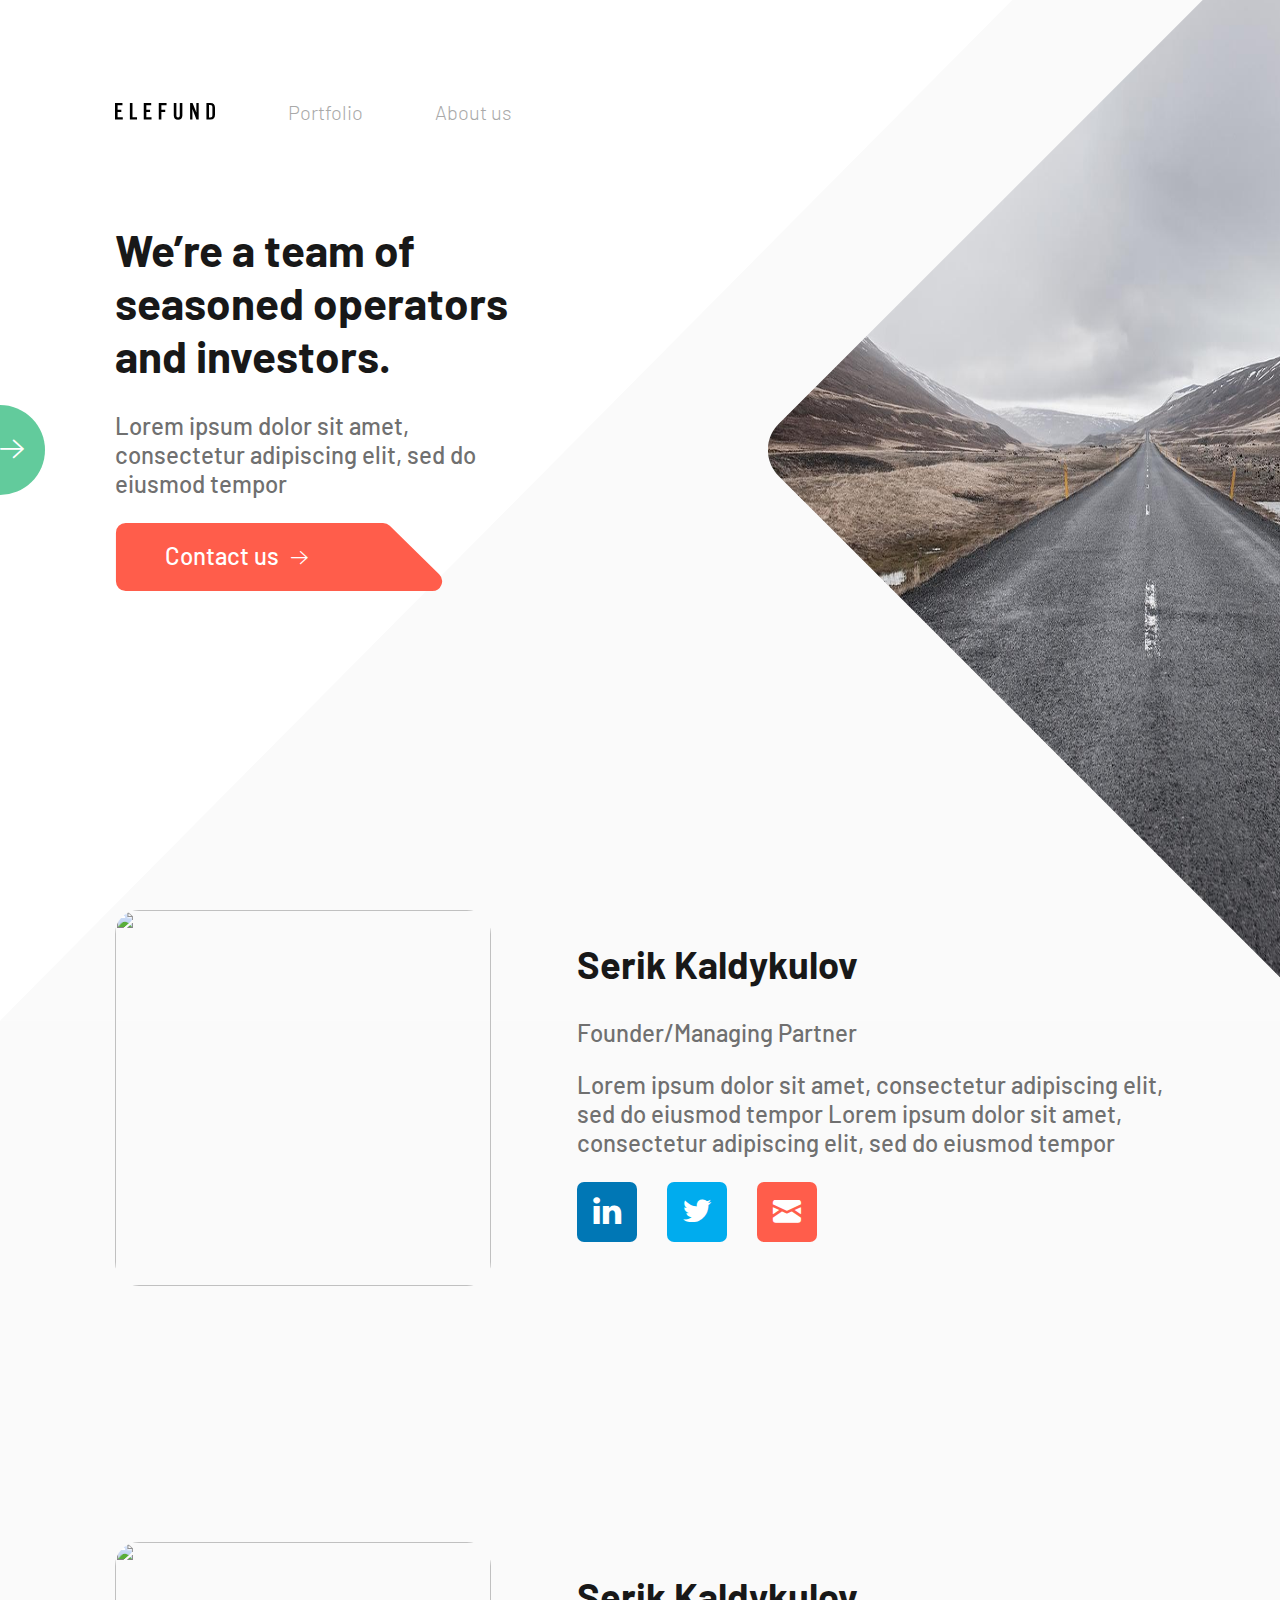
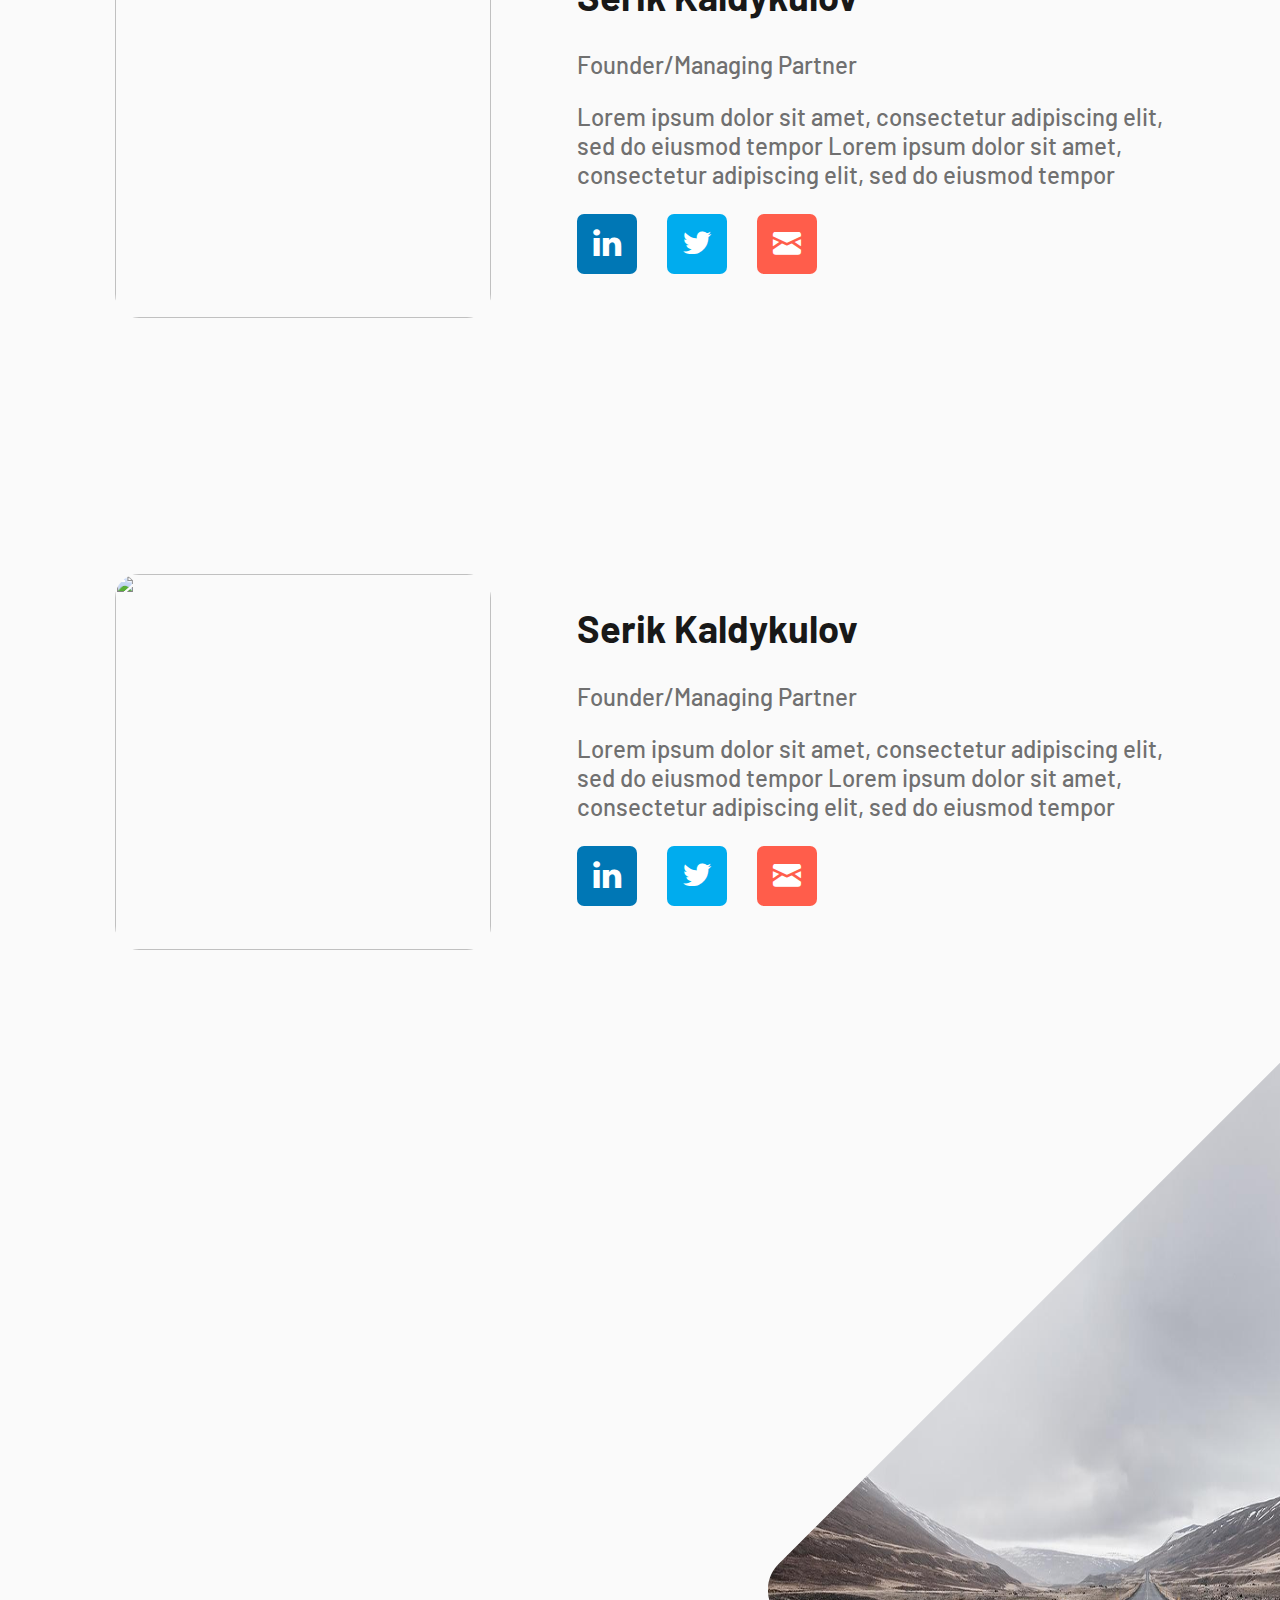
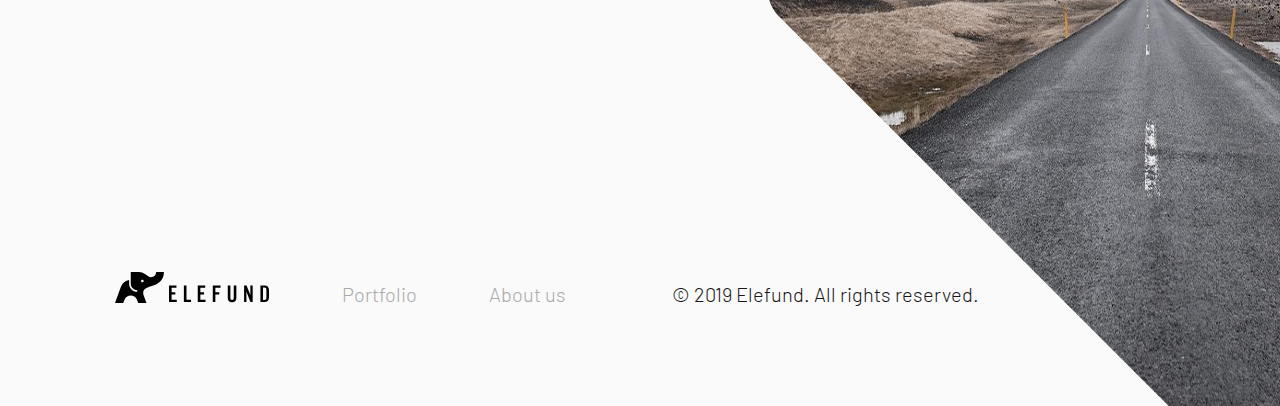
==== about/index.html @ fe105ea4 "Adding site" ====
<!DOCTYPE html>
<html>
  <head>
    <title>Elefund</title>
    <link href="https://fonts.googleapis.com/css?family=Barlow:300,400,500&amp;display=swap" rel="stylesheet">
    <link href="/stylesheets/styles.css" rel="stylesheet">
    <link href="/images/favicon.png" rel="shortcut icon">
    <meta charset="UTF-8">
    <meta name="viewport" content="width=device-width, initial-scale=1">
  </head>
  <body>
    <div class="overflow">
      <header class="site-header">
        <nav class="site-nav">
          <ul class="site-nav-list">
            <li class="site-nav-item d-sm-none">
              <button class="site-nav-link toggle-mobile-menu" type="button">
                <div class="line"></div>
                <div class="line"></div>
              </button>
            </li>
            <li class="site-nav-item logo"><a class="site-nav-link" href="/"><img src="/images/logo.svg" width="101" height="18" alt="Elefund"></a></li>
            <li class="site-nav-item d-none d-sm-block"><a class="site-nav-link" href="/portfolio">Portfolio</a></li>
            <li class="site-nav-item d-none d-sm-block"><a class="site-nav-link" href="/about">About us</a></li>
          </ul>
        </nav>
        <div class="site-menu-mobile-backdrop d-sm-none"></div>
        <nav class="site-menu-mobile d-sm-none">
          <ul class="site-menu-mobile-list">
            <li class="site-menu-mobile-logo"><a class="site-menu-mobile-link" href="/"><img src="/images/logo-shape.svg" width="40" height="24" alt="Elefund"></a></li>
            <li class="site-menu-mobile-item"><a class="site-menu-mobile-link" href="/portfolio">Portfolio</a></li>
            <li class="site-menu-mobile-item"><a class="site-menu-mobile-link" href="/about">About us</a></li>
          </ul>
          <div class="site-menu-mobile-copyright">&copy; 2019 Elefund. All rights reserved.</div>
        </nav>
      </header>
      <section class="content-section hero">
        <div class="content-toggle-wrap">
          <div class="content-toggle"><i class="icomoon icon-arrow-right"></i></div>
        </div>
        <div class="container">
          <div class="content-shrink">
            <h1>We’re a team of seasoned operators and investors.</h1>
            <p class="lead">Lorem ipsum dolor sit amet, consectetur adipiscing elit, sed do eiusmod tempor</p>
            <p><a class="btn btn-inverse" href="/products">Contact us<i class="icomoon icomoon-pad-left icon-arrow-right"></i></a></p>
          </div>
        </div>
        <div class="content-image img-clip"><img src="/images/unsplash.jpg" width="1600" height="1200" alt=""></div>
      </section>
      <section class="content-section">
        <div class="container">
          <ul class="team-list">
            <li class="team-item"><img class="team-avatar" src="https://unsplash.it/376/376" width="376" height="376" alt="">
              <div class="team-info">
                <h2 class="team-name">Serik Kaldykulov</h2>
                <p class="lead team-position">Founder/Managing Partner</p>
                <p class="lead team-about">Lorem ipsum dolor sit amet, consectetur adipiscing elit, sed do eiusmod tempor Lorem ipsum dolor sit amet, consectetur adipiscing elit, sed do eiusmod tempor</p>
                <ul class="team-links">
                  <li class="team-links-item"><a class="btn-contact btn-linkedin" href="#"><i class="icomoon icon-linkedin"></i></a></li>
                  <li class="team-links-item"><a class="btn-contact btn-twitter" href="#"><i class="icomoon icon-twitter"></i></a></li>
                  <li class="team-links-item"><a class="btn-contact btn-mail" href="#"><i class="icomoon icon-mail"></i></a></li>
                </ul>
              </div>
            </li>
            <li class="team-item"><img class="team-avatar" src="https://unsplash.it/376/376" width="376" height="376" alt="">
              <div class="team-info">
                <h2 class="team-name">Serik Kaldykulov</h2>
                <p class="lead team-position">Founder/Managing Partner</p>
                <p class="lead team-about">Lorem ipsum dolor sit amet, consectetur adipiscing elit, sed do eiusmod tempor Lorem ipsum dolor sit amet, consectetur adipiscing elit, sed do eiusmod tempor</p>
                <ul class="team-links">
                  <li class="team-links-item"><a class="btn-contact btn-linkedin" href="#"><i class="icomoon icon-linkedin"></i></a></li>
                  <li class="team-links-item"><a class="btn-contact btn-twitter" href="#"><i class="icomoon icon-twitter"></i></a></li>
                  <li class="team-links-item"><a class="btn-contact btn-mail" href="#"><i class="icomoon icon-mail"></i></a></li>
                </ul>
              </div>
            </li>
            <li class="team-item"><img class="team-avatar" src="https://unsplash.it/376/376" width="376" height="376" alt="">
              <div class="team-info">
                <h2 class="team-name">Serik Kaldykulov</h2>
                <p class="lead team-position">Founder/Managing Partner</p>
                <p class="lead team-about">Lorem ipsum dolor sit amet, consectetur adipiscing elit, sed do eiusmod tempor Lorem ipsum dolor sit amet, consectetur adipiscing elit, sed do eiusmod tempor</p>
                <ul class="team-links">
                  <li class="team-links-item"><a class="btn-contact btn-linkedin" href="#"><i class="icomoon icon-linkedin"></i></a></li>
                  <li class="team-links-item"><a class="btn-contact btn-twitter" href="#"><i class="icomoon icon-twitter"></i></a></li>
                  <li class="team-links-item"><a class="btn-contact btn-mail" href="#"><i class="icomoon icon-mail"></i></a></li>
                </ul>
              </div>
            </li>
          </ul>
        </div>
      </section>
    </div>
    <div class="overflow">
      <section class="content-section page-about-last animated-section">
        <div class="container">
          <div class="content-shrink">
            <h2 class="animate-element">Beyond Investing</h2>
            <p class="lead animate-element-delay">We’re smaller than most VCs, which means you get a greater share of our attention when we invest. Need advice on a tough situation? Not a problem, just give us a call. Nate recently dealt with the same challenges at Robinhood. Need an intro? Serik can connect you with founders and coinvestors from companies like Carta and Calm.</p>
          </div>
        </div>
        <div class="content-image top img-clip"><img src="/images/unsplash.jpg" width="1200" height="1200" alt=""></div>
      </section>
      <footer class="site-footer">
        <nav class="site-nav">
          <ul class="site-nav-list">
            <li class="site-nav-item"><a class="site-nav-link" href="/"><img class="logo" src="/images/logo-full.svg" width="155" height="32" alt="Elefund"></a></li>
            <li class="site-nav-item"><a class="site-nav-link" href="/portfolio">Portfolio</a></li>
            <li class="site-nav-item"><a class="site-nav-link" href="/about">About us</a></li>
          </ul>
          <div class="copyright">&copy; 2019 Elefund. All rights reserved.</div>
        </nav>
      </footer>
      <div class="body-bg">
        <svg class="body-bg-cut" viewBox="0 0 1440 1452.05" xmlns="http://www.w3.org/2000/svg">
          <path d="m0 1452.05 1440-1452.05v1452.05z" fill="#fafafa" fill-rule="evenodd"></path>
        </svg>
        <div class="body-bg-filler"></div>
      </div>
      <div class="modal" id="modal"></div>
      <script src="/javascripts/libs.js"></script>
      <script src="/javascripts/templates.js"></script>
      <script src="/javascripts/app.js"></script>
    </div>
  </body>
</html>
---- stylesheets/styles.css ----
/*! normalize.css v8.0.1 | MIT License | github.com/necolas/normalize.css */html{line-height:1.15;-webkit-text-size-adjust:100%}body{margin:0}main{display:block}h1{font-size:2em;margin:.67em 0}hr{box-sizing:content-box;height:0;overflow:visible}pre{font-family:monospace,monospace;font-size:1em}a{background-color:transparent}abbr[title]{border-bottom:none;text-decoration:underline;-webkit-text-decoration:underline dotted;text-decoration:underline dotted}b,strong{font-weight:bolder}code,kbd,samp{font-family:monospace,monospace;font-size:1em}small{font-size:80%}sub,sup{font-size:75%;line-height:0;position:relative;vertical-align:baseline}sub{bottom:-.25em}sup{top:-.5em}img{border-style:none}button,input,optgroup,select,textarea{font-family:inherit;font-size:100%;line-height:1.15;margin:0}button,input{overflow:visible}button,select{text-transform:none}[type=button],[type=reset],[type=submit],button{-webkit-appearance:button}[type=button]::-moz-focus-inner,[type=reset]::-moz-focus-inner,[type=submit]::-moz-focus-inner,button::-moz-focus-inner{border-style:none;padding:0}[type=button]:-moz-focusring,[type=reset]:-moz-focusring,[type=submit]:-moz-focusring,button:-moz-focusring{outline:1px dotted ButtonText}fieldset{padding:.35em .75em .625em}legend{box-sizing:border-box;color:inherit;display:table;max-width:100%;padding:0;white-space:normal}progress{vertical-align:baseline}textarea{overflow:auto}[type=checkbox],[type=radio]{box-sizing:border-box;padding:0}[type=number]::-webkit-inner-spin-button,[type=number]::-webkit-outer-spin-button{height:auto}[type=search]{-webkit-appearance:textfield;outline-offset:-2px}[type=search]::-webkit-search-decoration{-webkit-appearance:none}::-webkit-file-upload-button{-webkit-appearance:button;font:inherit}details{display:block}summary{display:list-item}[hidden],template{display:none}@font-face{font-family:icomoon;src:url(/fonts/icomoon.woff2) format("woff2"),url(/fonts/icomoon.woff) format("woff");font-weight:400;font-style:normal}.icomoon{font-size:70%}.icomoon:before{font-family:icomoon!important;speak:none;font-style:normal;font-weight:400;font-variant:normal;text-transform:none;line-height:1;-webkit-font-smoothing:antialiased;-moz-osx-font-smoothing:grayscale}.icon-twitter:before{content:"\e900"}.icon-arrow-right:before{content:"\e901"}.icon-close:before{content:"\e902"}.icon-linkedin:before{content:"\e903"}.icon-mail:before{content:"\e904"}.slick-slider{box-sizing:border-box;-webkit-touch-callout:none;-webkit-user-select:none;-moz-user-select:none;-ms-user-select:none;user-select:none;-ms-touch-action:pan-y;touch-action:pan-y;-webkit-tap-highlight-color:transparent}.slick-list,.slick-slider{position:relative;display:block}.slick-list{overflow:hidden;margin:0;padding:0;height:100%}.slick-list:focus{outline:none}.slick-list.dragging{cursor:pointer;cursor:hand}.slick-slider .slick-list,.slick-slider .slick-track{transform:translateZ(0)}.slick-track{position:relative;left:0;top:0;display:block;margin-left:auto;margin-right:auto;height:100%}.slick-track:after,.slick-track:before{content:"";display:table}.slick-track:after{clear:both}.slick-loading .slick-track{visibility:hidden}.slick-slide{float:left;height:100%;min-height:1px;display:none}[dir=rtl] .slick-slide{float:right}.slick-slide div{height:100%}.slick-slide .img-clip{height:100%;position:relative}.slick-slide img{display:block}.slick-slide.slick-loading img{display:none}.slick-slide.dragging img{pointer-events:none}.slick-initialized .slick-slide{display:block}.slick-loading .slick-slide{visibility:hidden}.slick-vertical .slick-slide{display:block;height:auto;border:1px solid transparent}.slick-arrow.slick-hidden{display:none}*,:after,:before{box-sizing:border-box}body{font:500 20px/1.2 Barlow,sans-serif;color:#181818;position:relative}@media (min-width:1200px){body{font-size:24px}}a{text-decoration:none;color:inherit}img{vertical-align:top}.container{width:100%;max-width:1080px;padding:0 15px;margin-left:auto;margin-right:auto}.body-bg{position:absolute;top:0;left:0;z-index:-1;width:100%;height:100%;display:-ms-flexbox;display:flex;-ms-flex-direction:column;flex-direction:column}.body-bg-cut{width:100%;margin-top:120%}@media (min-width:768px){.body-bg-cut{margin-top:-30vh}}.body-bg-filler{-ms-flex-positive:1;flex-grow:1;background:#fafafa}.h1,h1{font-size:20px}@media (min-width:768px){.h1,h1{font-size:34px}}@media (min-width:1200px){.h1,h1{font-size:44px}}.h2,h2{font-size:20px}@media (min-width:768px){.h2,h2{font-size:30px}}@media (min-width:1200px){.h2,h2{font-size:38px}}.lead{font-size:16px;color:#707070}.lead a:hover{text-decoration:underline}@media (min-width:768px){.lead{font-size:20px}}@media (min-width:1200px){.lead{font-size:24px}}.icomoon-pad-left{padding-left:12px}.icomoon-pad-right{padding-right:12px}.d-none{display:none!important}@media (min-width:768px){.d-sm-none{display:none!important}}@media (min-width:768px){.d-sm-block{display:block!important}}.site-header{position:relative;z-index:6}.site-footer{font-size:12px;font-weight:300}@media (max-width:767px){.site-footer{padding:0 0 0 40px}}.site-footer .site-nav{display:-ms-flexbox;display:flex;-ms-flex-align:end;align-items:flex-end}@media (max-width:767px){.site-footer .site-nav{-ms-flex-wrap:wrap;flex-wrap:wrap;font-size:12px}}@media (max-width:1199px){.site-footer .site-nav{-ms-flex-wrap:wrap;flex-wrap:wrap;font-size:14px;margin-bottom:40px}}.site-footer .copyright{margin-top:15px}@media (max-width:991px){.site-footer .copyright{width:100%}}@media (min-width:992px){.site-footer .copyright{margin-top:0;margin-left:106px}}@media (max-width:991px){.site-footer .logo{width:75px;height:16px}}.site-nav{font-weight:300;font-size:20px;line-height:1;margin:20px 0}@media (min-width:768px){.site-nav{margin:102px 0 102px 115px}}.site-nav-list{list-style:none;margin:0;padding:0;display:-ms-flexbox;display:flex;-ms-flex-align:center;align-items:center}@media (min-width:768px){.site-nav-list{-ms-flex-align:end;align-items:flex-end}}.site-nav-item+.site-nav-item{margin-left:10px}@media (min-width:768px){.site-nav-item+.site-nav-item{margin-left:72px}}@media (min-width:768px){.site-nav-item.logo{margin-left:0}}.site-nav-link{color:#a9a9a9;text-decoration:none}.site-nav-link:hover{text-decoration:underline}.toggle-mobile-menu{padding:10px 16px 10px 0;background:transparent;border:0}.toggle-mobile-menu .line{background:#000;width:16px;height:2px;margin:4px 0}.is-mobile-menu-active{overflow:hidden}.is-mobile-menu-active .site-menu-mobile{display:-ms-flexbox;display:flex;transform:translateX(0)}.is-mobile-menu-active .site-menu-mobile-backdrop{display:block}.site-menu-mobile{display:none;position:fixed;top:0;left:0;width:80%;height:100%;background:#1b1b1b;font-size:15px;text-align:center;display:-ms-flexbox;display:flex;-ms-flex-direction:column;flex-direction:column;color:#fff;z-index:7;padding:36px 0 60px;transform:translateX(-100%);transition:transform .1s linear}.site-menu-mobile-list{list-style:none;padding:0;margin:0;-ms-flex-positive:1;flex-grow:1}.site-menu-mobile-logo{margin-bottom:22px}.site-menu-mobile-link{color:#fff;display:block;padding:15px 30px}.site-menu-mobile-link.is-active{background:#141414}.site-menu-mobile-copyright{font-size:11px}.site-menu-mobile-backdrop{z-index:5;position:fixed;top:0;left:0;width:100%;height:100%;display:none}@keyframes a{0%{transform:rotate(135deg)}to{transform:rotate(495deg)}}@keyframes b{0%{width:0}80%{width:0}to{width:120vh}}@keyframes c{0%{left:0;transform:translate(-50%,-50%)}80%{left:0;transform:translate(-50%,-50%)}to{left:50.5vw;transform:translateY(-50%)}}@media (min-width:992px){@keyframes c{0%{left:0;transform:translate(-50%,-50%)}80%{left:0;transform:translate(-50%,-50%)}to{left:60.5vw;transform:translateY(-50%)}}}.content-section{min-height:60vh;position:relative;display:-ms-flexbox;display:flex;-ms-flex-direction:column;flex-direction:column;-ms-flex-pack:center;justify-content:center;padding:0 25px}@media (min-width:768px){.content-section{min-height:80vh;padding:100px}}@media (min-width:992px){.content-section{min-height:90vh}}.content-section.next{min-height:0}@media (max-width:767px){.content-section.next{padding-top:60px}}@media (max-width:767px){.content-section.hero{min-height:calc(100vh - 76px);padding-top:240px;padding-bottom:0}}@media (min-width:768px){.content-section.hero{margin-top:-224px}}.content-section.page-home-last{min-height:80vh}@media (max-width:767px){.content-section.page-home-last{-ms-flex-pack:start;justify-content:flex-start;margin-bottom:15vh}.content-section.page-home-last .content-image{top:15%;height:100%}}.content-section.page-home-last .container{z-index:2}.content-section.page-about-last{min-height:80vh}@media (max-width:767px){.content-section.page-about-last{min-height:120vh;-ms-flex-pack:start;justify-content:flex-start;margin-top:60px;margin-bottom:100px}}.content-shrink{max-width:70%}@media (min-width:768px){.content-shrink{max-width:60%}}@media (min-width:992px){.content-shrink{max-width:38%}}.content-shrink-wide{max-width:50%}@media (max-width:767px){.content-shrink-wide{max-width:60%;padding-left:10%}}@media (max-width:991px){.content-shrink-wide{max-width:70%;padding-left:15%}}.content-image{position:absolute;top:-50vh;left:20%;width:90%;height:140vh;z-index:1}@media (min-width:768px){.content-image{top:-25vh;left:60%;width:60%;height:120vh}}@media (min-width:992px){.content-image{top:-10vh}}.content-image img{display:block;position:absolute;top:0;left:0;width:100%;height:100%}.content-image.top{top:0}.content-image.left{left:auto;right:60%}.content-image-filler{z-index:2}.content-image-filler .img-clip{position:relative;height:100%}.content-image-filler .filler{display:none;visibility:hidden;width:0;background:transparent;border-radius:50%;transform:translateY(-50%);position:absolute;top:50%;left:0;transition:width .5s linear}.content-image-filler .filler:before{content:"";display:block;padding-bottom:100%}.content-image-filler .filler.animate{background:#62cb9c;visibility:visible;animation:b 5s linear forwards 1}@media (min-width:768px){.content-image-filler .filler{display:block}}.content-centered{margin-left:auto;margin-right:auto}.content-toggle{width:48px;height:48px;background:#62cb9c;color:#fff;font-size:16px;transform:translateX(-50%);border-radius:0 50% 50% 0;padding-left:28px;display:-ms-flexbox;display:flex;-ms-flex-direction:column;flex-direction:column;-ms-flex-pack:center;justify-content:center;-ms-flex-align:start;align-items:flex-start;cursor:pointer;position:relative;z-index:4}.content-toggle.mover{display:none}@media (min-width:768px){.content-toggle{width:90px;height:90px;font-size:34px;padding-left:45px}.content-toggle.loader:before{content:"";display:block;width:108px;height:108px;border:4px solid #b2b2b2;border-color:transparent #b2b2b2 #b2b2b2 transparent;position:absolute;top:-9px;left:-9px;border-radius:50%;visibility:hidden}.content-toggle.loader.animate:before{visibility:visible;animation:a 3.4s linear forwards}.content-toggle.mover{z-index:3;border-radius:50%;position:absolute;top:50%;transform:translate(-50%,-50%);visibility:hidden}.content-toggle.mover.animate{visibility:visible;animation:c 4.15s linear forwards}}@media (min-width:768px){.content-toggle.mover{display:block}}.content-toggle-wrap{position:absolute;height:40vh;top:0;left:0;display:-ms-flexbox;display:flex;-ms-flex-direction:column;flex-direction:column;-ms-flex-pack:center;justify-content:center}@media (min-width:768px){.content-toggle-wrap{height:69vh}}@media (min-width:992px){.content-toggle-wrap{height:100vh}}.btn{background:url([data-uri]) 0 no-repeat;background-size:contain;color:#fff;width:328px;padding:20px 50px;display:inline-block;vertical-align:top}@media (max-width:767px){.btn{font-size:16px;width:216px;padding:13px 26px}}.btn-inverse{background-image:url([data-uri])}.btn-round-blue{position:absolute;top:50%;right:0;padding:0 0 0 10px;width:48px;height:96px;background-image:linear-gradient(225deg,#5763dc,#62b4e6);display:-ms-flexbox;display:flex;-ms-flex-direction:column;flex-direction:column;-ms-flex-align:center;align-items:center;-ms-flex-pack:center;justify-content:center;color:#fff;font-size:30px;line-height:1;border:0;border-radius:48px 0 0 48px;cursor:pointer;transform:translateY(-50%);transition:box-shadow .2s ease-in-out}.btn-round-blue:hover{box-shadow:0 16px 32px 0 rgba(0,0,0,.4)}@media (min-width:992px){.btn-round-blue{width:121px;height:242px;border-radius:121px 0 0 121px;font-size:72px;padding:0 0 0 20px}}.btn-contact{width:36px;height:36px;font-size:20px;line-height:36px;border-radius:7px;text-align:center;display:block;color:#fff}.btn-contact .icomoon{vertical-align:top}@media (min-width:768px){.btn-contact{width:60px;height:60px;line-height:60px;font-size:40px}}.btn-linkedin{background:#0077b5}.btn-twitter{background:#00acee}.btn-mail{background:#ff5d4b}.is-modal-active,.overflow{overflow:hidden}.is-modal-active .modal{display:block}.modal{display:none;position:fixed;z-index:10}.modal,.modal-backdrop{top:0;left:0;width:100%;height:100%}.modal-backdrop{position:absolute;z-index:11;background:rgba(0,0,0,.75)}.modal-container{position:absolute;z-index:12;top:50%;left:50%;width:805px;max-width:calc(100% - 40px);max-height:calc(100% - 40px);padding:20px;background:#fff;border-radius:24px;transform:translate(-50%,-50%);display:-ms-flexbox;display:flex}@media (max-width:767px){.modal-container{font-size:16px}}@media (min-width:768px){.modal-container{padding:70px 77px}}.modal-close{position:absolute;top:15px;right:15px;background:transparent;border:0;box-shadow:none;cursor:pointer;font-size:18px;padding:10px}@media (min-width:768px){.modal-close{top:37px;right:37px;font-size:24px}}.modal-body{max-height:100%;overflow:auto}.company-head,.company-logo{display:-ms-flexbox;display:flex;-ms-flex-align:center;align-items:center}.company-logo{width:100px;height:100px;-ms-flex-pack:center;justify-content:center;border-radius:24px}.company-logo .img{max-width:70%;max-height:70%}@media (min-width:768px){.company-logo{width:208px;height:208px}}.company-info{padding-left:30px}@media (min-width:768px){.company-info{padding-left:84px}}.company-info .lead{margin-top:14px;margin-bottom:0}.company-name{margin:0}.company-body{color:#707070;margin-top:34px;margin-bottom:46px}@media (min-width:768px){.company-body{margin-top:68px;margin-bottom:95px}}.company-footer{text-align:right}.img-clip{-webkit-mask-image:url([data-uri]);mask-image:url([data-uri]);-webkit-mask-repeat:no-repeat;mask-repeat:no-repeat;-webkit-mask-size:auto 100%;mask-size:auto 100%}.logo-clip{z-index:1;position:absolute;top:50%;left:-5%;transform:translate(-50%,-50%);width:40vw;font-size:100px;color:#fff;display:-ms-flexbox;display:flex;-ms-flex-align:center;align-items:center;-ms-flex-pack:end;justify-content:flex-end}.logo-clip:before{content:"";display:block;width:100%;padding-bottom:100%;border-radius:63px;position:absolute;top:50%;left:50%;transform:translate(-50%,-50%) rotate(-45deg)}.logo-clip .img{left:3vw}@media (max-width:1199px){.logo-clip{font-size:62px}.logo-clip:before{width:120%;padding-bottom:120%;transform:translate(-50%,-50%) rotate(-45deg);border-radius:40px}.logo-clip .img{width:auto;height:40px;left:3vw}}@media (max-width:767px){.logo-clip:before{border-radius:20px}.logo-clip .img{height:26px;left:5vw}}.logo-clip.blue:before{background-image:linear-gradient(180deg,#5863dd,#61b1e6)}.logo-clip .icomoon,.logo-clip .img{position:relative;z-index:2}.portfolio-grid{display:-ms-flexbox;display:flex;-ms-flex-wrap:wrap;flex-wrap:wrap;-ms-flex-align:stretch;align-items:stretch;margin:0 -10px;padding:0;list-style:none}@media (min-width:1200px){.portfolio-grid{margin:0 -40px}}.portfolio-item{padding:20px 10px 0;width:50%}@media (min-width:768px){.portfolio-item{width:25%}}@media (min-width:1200px){.portfolio-item{padding:64px 40px 0}}.portfolio-link{background:#fff;display:-ms-flexbox;display:flex;-ms-flex-direction:column;flex-direction:column;-ms-flex-pack:center;justify-content:center;-ms-flex-align:center;align-items:center;padding-bottom:100%;position:relative;border-radius:24px;transition:box-shadow .2s linear}.portfolio-link:hover{box-shadow:0 16px 32px rgba(0,0,0,.4)}.portfolio-image{max-width:90px;max-height:90px;position:absolute;top:50%;left:50%;transform:translate(-50%,-50%)}@media (min-width:992px){.portfolio-image{max-width:118px;max-height:118px}}.brand-calm{background-image:linear-gradient(0,#5863dd,#61b1e6)}.brand-robinhood{background:#62cb9c}.brand-carta{background:#4895e5}.brand-citybldr{background:#59b4e4}.brand-boost{background:#882366}.brand-pie-insurance{background:#ff961a}.brand-common-stock{background:#6ce5bf}.brand-nimbella{background:#4d7188}.brand-workramp{background:#336bc3}.brand-secfi{background:#4962dd}.brand-capture{background:#f6c44d}.brand-landed{background:#4aa270}.brand-beyond-games{background-image:linear-gradient(90deg,#dc4a63,#f7cf47)}.brand-pogoseat{background:#ac352a}.brand-astranis{background:#5cc4c0}.brand-fleet{background:#4cb2a2}.brand-relay{background:#7bf79f}.brand-hyperloop{background:#000}.brand-beam{background:#4ba6e1}.brand-fastly{background:#ff282d}.team-list{list-style:none;margin:0;padding:0}.team-item+.team-item{margin-top:135px}@media (min-width:768px){.team-item{display:-ms-flexbox;display:flex;-ms-flex-align:start;align-items:flex-start}.team-item+.team-item{margin-top:256px}}.team-avatar{border-radius:24px;-ms-flex-negative:0;flex-shrink:0}@media (max-width:767px){.team-avatar{width:128px;height:128px;border-radius:10px}}@media (max-width:1199px){.team-avatar{width:160px;height:160px;border-radius:14px}}@media (min-width:768px){.team-info{padding-left:36px}}@media (min-width:1200px){.team-info{padding-left:86px}}.team-links{list-style:none;margin:0;padding:0;display:-ms-flexbox;display:flex}.team-links-item{margin-right:30px}@media (min-width:768px) and (max-width:1199px){.team-name{margin-top:0}}.latest-tweet ul{padding:0;list-style:none}.latest-tweet .interact{display:none}.animate-element{transition:opacity .4s linear,transform .4s linear}.animate-element.offset{opacity:0;transform:translateY(30%)}.animate-element-delay{transition:opacity .4s linear,transform .4s linear;transition-delay:.05s}.animate-element-delay.offset{opacity:0;transform:translateY(30%)}
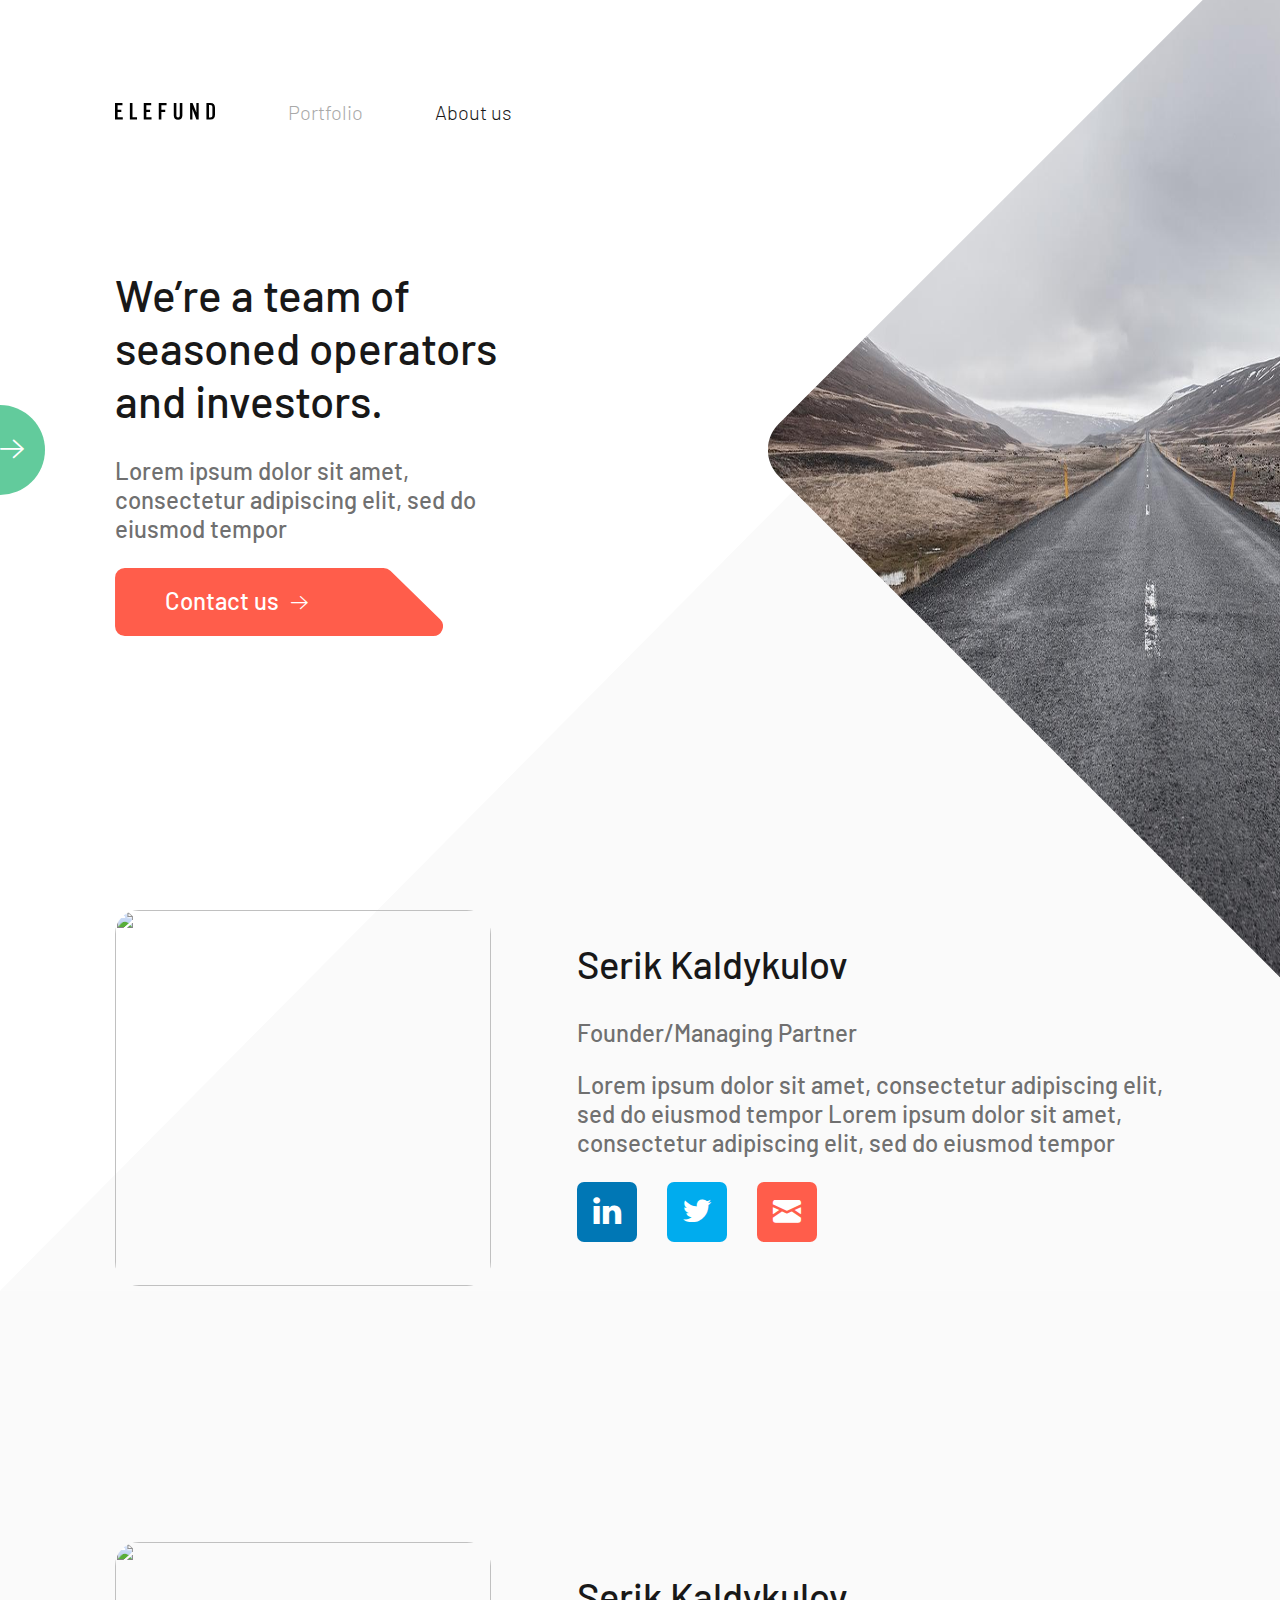
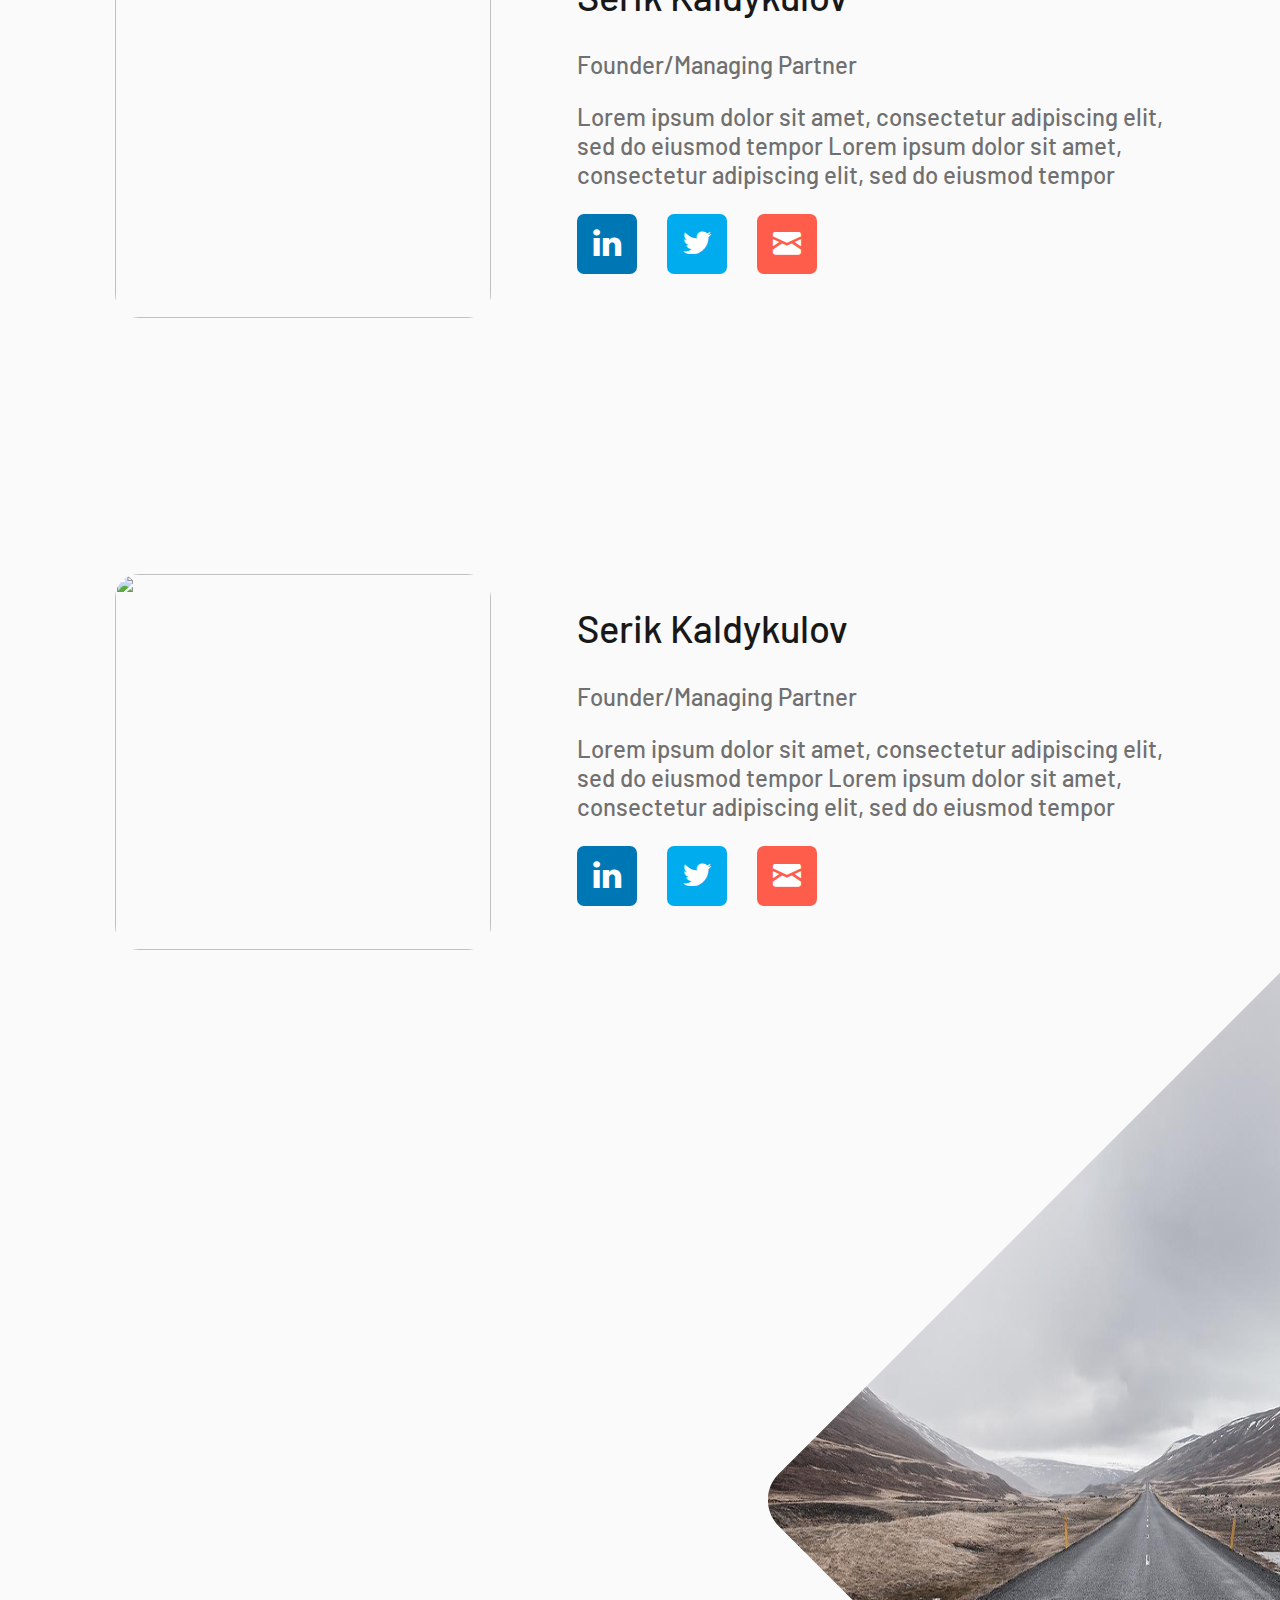
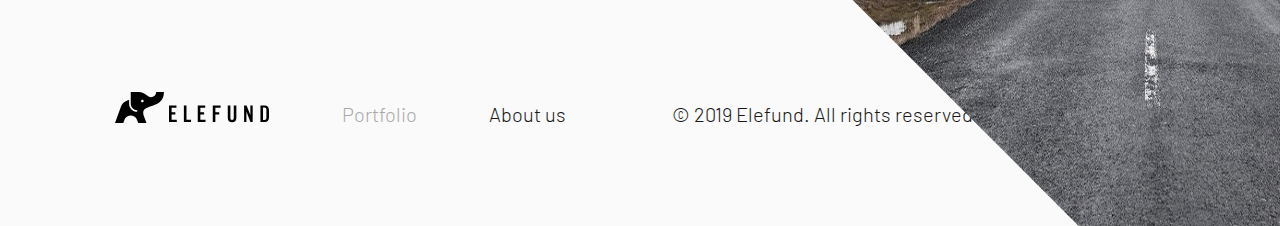
==== commit b63762ee: "v1.1" ====
--- a/about/index.html
+++ b/about/index.html
@@ -1,7 +1,7 @@
 <!DOCTYPE html>
 <html>
   <head>
-    <title>Elefund</title>
+    <title>Elefund - About</title>
     <link href="https://fonts.googleapis.com/css?family=Barlow:300,400,500&amp;display=swap" rel="stylesheet">
     <link href="/stylesheets/styles.css" rel="stylesheet">
     <link href="/images/favicon.png" rel="shortcut icon">
@@ -10,42 +10,44 @@
   </head>
   <body>
     <div class="overflow">
-      <header class="site-header">
-        <nav class="site-nav">
-          <ul class="site-nav-list">
-            <li class="site-nav-item d-sm-none">
-              <button class="site-nav-link toggle-mobile-menu" type="button">
-                <div class="line"></div>
-                <div class="line"></div>
-              </button>
-            </li>
-            <li class="site-nav-item logo"><a class="site-nav-link" href="/"><img src="/images/logo.svg" width="101" height="18" alt="Elefund"></a></li>
-            <li class="site-nav-item d-none d-sm-block"><a class="site-nav-link" href="/portfolio">Portfolio</a></li>
-            <li class="site-nav-item d-none d-sm-block"><a class="site-nav-link" href="/about">About us</a></li>
-          </ul>
-        </nav>
-        <div class="site-menu-mobile-backdrop d-sm-none"></div>
-        <nav class="site-menu-mobile d-sm-none">
-          <ul class="site-menu-mobile-list">
-            <li class="site-menu-mobile-logo"><a class="site-menu-mobile-link" href="/"><img src="/images/logo-shape.svg" width="40" height="24" alt="Elefund"></a></li>
-            <li class="site-menu-mobile-item"><a class="site-menu-mobile-link" href="/portfolio">Portfolio</a></li>
-            <li class="site-menu-mobile-item"><a class="site-menu-mobile-link" href="/about">About us</a></li>
-          </ul>
-          <div class="site-menu-mobile-copyright">&copy; 2019 Elefund. All rights reserved.</div>
-        </nav>
-      </header>
-      <section class="content-section hero">
-        <div class="content-toggle-wrap">
-          <div class="content-toggle"><i class="icomoon icon-arrow-right"></i></div>
+            <header class="site-header">
+              <nav class="site-nav">
+                <ul class="site-nav-list">
+                  <li class="site-nav-item d-sm-none">
+                    <button class="site-nav-link toggle-mobile-menu" type="button">
+                      <div class="line"></div>
+                      <div class="line"></div>
+                    </button>
+                  </li>
+                  <li class="site-nav-item logo"><a class="site-nav-link" href="/"><img src="/images/logo.svg" width="101" height="18" alt="Elefund"></a></li>
+                  <li class="site-nav-item d-none d-sm-block"><a class="site-nav-link" href="/portfolio">Portfolio</a></li>
+                  <li class="site-nav-item d-none d-sm-block active"><a class="site-nav-link" href="/about">About us</a></li>
+                </ul>
+              </nav>
+              <div class="site-menu-mobile-backdrop d-sm-none"></div>
+              <nav class="site-menu-mobile d-sm-none">
+                <ul class="site-menu-mobile-list">
+                  <li class="site-menu-mobile-logo"><a class="site-menu-mobile-link" href="/"><img src="/images/logo-shape.svg" width="40" height="24" alt="Elefund"></a></li>
+                  <li class="site-menu-mobile-item"><a class="site-menu-mobile-link" href="/portfolio">Portfolio</a></li>
+                  <li class="site-menu-mobile-item"><a class="site-menu-mobile-link" href="/about">About us</a></li>
+                </ul>
+                <div class="site-menu-mobile-copyright">&copy; 2019 Elefund. All rights reserved.</div>
+              </nav>
+            </header>
+      <section class="content-section hero hero-about">
+        <div class="hero-section-arrow-block">
+          <div class="hero-section-arrow loader"><i class="icomoon icon-arrow-right"></i></div>
         </div>
         <div class="container">
           <div class="content-shrink">
             <h1>We’re a team of seasoned operators and investors.</h1>
             <p class="lead">Lorem ipsum dolor sit amet, consectetur adipiscing elit, sed do eiusmod tempor</p>
-            <p><a class="btn btn-inverse" href="/products">Contact us<i class="icomoon icomoon-pad-left icon-arrow-right"></i></a></p>
+            <p><a class="btn btn-inverse" href="/products">Contact us<i class="icomoon icomoon-pad-left icon-arrow-right"></i><img class="btn-bg" src="[data-uri]" width="328" height="68" alt=""></a></p>
           </div>
         </div>
-        <div class="content-image img-clip"><img src="/images/unsplash.jpg" width="1600" height="1200" alt=""></div>
+        <div class="content-image">
+          <div class="img-clip"><img src="/images/unsplash.jpg" width="1600" height="1200" alt=""></div>
+        </div>
       </section>
       <section class="content-section">
         <div class="container">
@@ -98,28 +100,30 @@
             <p class="lead animate-element-delay">We’re smaller than most VCs, which means you get a greater share of our attention when we invest. Need advice on a tough situation? Not a problem, just give us a call. Nate recently dealt with the same challenges at Robinhood. Need an intro? Serik can connect you with founders and coinvestors from companies like Carta and Calm.</p>
           </div>
         </div>
-        <div class="content-image top img-clip"><img src="/images/unsplash.jpg" width="1200" height="1200" alt=""></div>
+        <div class="content-image top">
+          <div class="img-clip"><img src="/images/unsplash.jpg" width="1200" height="1200" alt=""></div>
+        </div>
       </section>
-      <footer class="site-footer">
-        <nav class="site-nav">
-          <ul class="site-nav-list">
-            <li class="site-nav-item"><a class="site-nav-link" href="/"><img class="logo" src="/images/logo-full.svg" width="155" height="32" alt="Elefund"></a></li>
-            <li class="site-nav-item"><a class="site-nav-link" href="/portfolio">Portfolio</a></li>
-            <li class="site-nav-item"><a class="site-nav-link" href="/about">About us</a></li>
-          </ul>
-          <div class="copyright">&copy; 2019 Elefund. All rights reserved.</div>
-        </nav>
-      </footer>
-      <div class="body-bg">
-        <svg class="body-bg-cut" viewBox="0 0 1440 1452.05" xmlns="http://www.w3.org/2000/svg">
-          <path d="m0 1452.05 1440-1452.05v1452.05z" fill="#fafafa" fill-rule="evenodd"></path>
-        </svg>
-        <div class="body-bg-filler"></div>
-      </div>
-      <div class="modal" id="modal"></div>
-      <script src="/javascripts/libs.js"></script>
-      <script src="/javascripts/templates.js"></script>
-      <script src="/javascripts/app.js"></script>
+            <footer class="site-footer">
+              <nav class="site-nav">
+                <ul class="site-nav-list">
+                  <li class="site-nav-item"><a class="site-nav-link" href="/"><img class="logo" src="/images/logo-full.svg" width="155" height="32" alt="Elefund"></a></li>
+                  <li class="site-nav-item"><a class="site-nav-link" href="/portfolio">Portfolio</a></li>
+                  <li class="site-nav-item active"><a class="site-nav-link" href="/about">About us</a></li>
+                </ul>
+                <div class="copyright">&copy; 2019 Elefund. All rights reserved.</div>
+              </nav>
+            </footer>
+            <div class="body-bg">
+              <svg class="body-bg-cut" viewBox="0 0 1440 1452.05" xmlns="http://www.w3.org/2000/svg">
+                <path d="m0 1452.05 1440-1452.05v1452.05z" fill="#fafafa" fill-rule="evenodd"></path>
+              </svg>
+              <div class="body-bg-filler"></div>
+            </div>
+            <div class="modal" id="modal"></div>
+            <script src="/javascripts/libs.js"></script>
+            <script src="/javascripts/templates.js"></script>
+            <script src="/javascripts/app.js"></script>
     </div>
   </body>
 </html>--- a/stylesheets/styles.css
+++ b/stylesheets/styles.css
@@ -1 +1 @@
-/*! normalize.css v8.0.1 | MIT License | github.com/necolas/normalize.css */html{line-height:1.15;-webkit-text-size-adjust:100%}body{margin:0}main{display:block}h1{font-size:2em;margin:.67em 0}hr{box-sizing:content-box;height:0;overflow:visible}pre{font-family:monospace,monospace;font-size:1em}a{background-color:transparent}abbr[title]{border-bottom:none;text-decoration:underline;-webkit-text-decoration:underline dotted;text-decoration:underline dotted}b,strong{font-weight:bolder}code,kbd,samp{font-family:monospace,monospace;font-size:1em}small{font-size:80%}sub,sup{font-size:75%;line-height:0;position:relative;vertical-align:baseline}sub{bottom:-.25em}sup{top:-.5em}img{border-style:none}button,input,optgroup,select,textarea{font-family:inherit;font-size:100%;line-height:1.15;margin:0}button,input{overflow:visible}button,select{text-transform:none}[type=button],[type=reset],[type=submit],button{-webkit-appearance:button}[type=button]::-moz-focus-inner,[type=reset]::-moz-focus-inner,[type=submit]::-moz-focus-inner,button::-moz-focus-inner{border-style:none;padding:0}[type=button]:-moz-focusring,[type=reset]:-moz-focusring,[type=submit]:-moz-focusring,button:-moz-focusring{outline:1px dotted ButtonText}fieldset{padding:.35em .75em .625em}legend{box-sizing:border-box;color:inherit;display:table;max-width:100%;padding:0;white-space:normal}progress{vertical-align:baseline}textarea{overflow:auto}[type=checkbox],[type=radio]{box-sizing:border-box;padding:0}[type=number]::-webkit-inner-spin-button,[type=number]::-webkit-outer-spin-button{height:auto}[type=search]{-webkit-appearance:textfield;outline-offset:-2px}[type=search]::-webkit-search-decoration{-webkit-appearance:none}::-webkit-file-upload-button{-webkit-appearance:button;font:inherit}details{display:block}summary{display:list-item}[hidden],template{display:none}@font-face{font-family:icomoon;src:url(/fonts/icomoon.woff2) format("woff2"),url(/fonts/icomoon.woff) format("woff");font-weight:400;font-style:normal}.icomoon{font-size:70%}.icomoon:before{font-family:icomoon!important;speak:none;font-style:normal;font-weight:400;font-variant:normal;text-transform:none;line-height:1;-webkit-font-smoothing:antialiased;-moz-osx-font-smoothing:grayscale}.icon-twitter:before{content:"\e900"}.icon-arrow-right:before{content:"\e901"}.icon-close:before{content:"\e902"}.icon-linkedin:before{content:"\e903"}.icon-mail:before{content:"\e904"}.slick-slider{box-sizing:border-box;-webkit-touch-callout:none;-webkit-user-select:none;-moz-user-select:none;-ms-user-select:none;user-select:none;-ms-touch-action:pan-y;touch-action:pan-y;-webkit-tap-highlight-color:transparent}.slick-list,.slick-slider{position:relative;display:block}.slick-list{overflow:hidden;margin:0;padding:0;height:100%}.slick-list:focus{outline:none}.slick-list.dragging{cursor:pointer;cursor:hand}.slick-slider .slick-list,.slick-slider .slick-track{transform:translateZ(0)}.slick-track{position:relative;left:0;top:0;display:block;margin-left:auto;margin-right:auto;height:100%}.slick-track:after,.slick-track:before{content:"";display:table}.slick-track:after{clear:both}.slick-loading .slick-track{visibility:hidden}.slick-slide{float:left;height:100%;min-height:1px;display:none}[dir=rtl] .slick-slide{float:right}.slick-slide div{height:100%}.slick-slide .img-clip{height:100%;position:relative}.slick-slide img{display:block}.slick-slide.slick-loading img{display:none}.slick-slide.dragging img{pointer-events:none}.slick-initialized .slick-slide{display:block}.slick-loading .slick-slide{visibility:hidden}.slick-vertical .slick-slide{display:block;height:auto;border:1px solid transparent}.slick-arrow.slick-hidden{display:none}*,:after,:before{box-sizing:border-box}body{font:500 20px/1.2 Barlow,sans-serif;color:#181818;position:relative}@media (min-width:1200px){body{font-size:24px}}a{text-decoration:none;color:inherit}img{vertical-align:top}.container{width:100%;max-width:1080px;padding:0 15px;margin-left:auto;margin-right:auto}.body-bg{position:absolute;top:0;left:0;z-index:-1;width:100%;height:100%;display:-ms-flexbox;display:flex;-ms-flex-direction:column;flex-direction:column}.body-bg-cut{width:100%;margin-top:120%}@media (min-width:768px){.body-bg-cut{margin-top:-30vh}}.body-bg-filler{-ms-flex-positive:1;flex-grow:1;background:#fafafa}.h1,h1{font-size:20px}@media (min-width:768px){.h1,h1{font-size:34px}}@media (min-width:1200px){.h1,h1{font-size:44px}}.h2,h2{font-size:20px}@media (min-width:768px){.h2,h2{font-size:30px}}@media (min-width:1200px){.h2,h2{font-size:38px}}.lead{font-size:16px;color:#707070}.lead a:hover{text-decoration:underline}@media (min-width:768px){.lead{font-size:20px}}@media (min-width:1200px){.lead{font-size:24px}}.icomoon-pad-left{padding-left:12px}.icomoon-pad-right{padding-right:12px}.d-none{display:none!important}@media (min-width:768px){.d-sm-none{display:none!important}}@media (min-width:768px){.d-sm-block{display:block!important}}.site-header{position:relative;z-index:6}.site-footer{font-size:12px;font-weight:300}@media (max-width:767px){.site-footer{padding:0 0 0 40px}}.site-footer .site-nav{display:-ms-flexbox;display:flex;-ms-flex-align:end;align-items:flex-end}@media (max-width:767px){.site-footer .site-nav{-ms-flex-wrap:wrap;flex-wrap:wrap;font-size:12px}}@media (max-width:1199px){.site-footer .site-nav{-ms-flex-wrap:wrap;flex-wrap:wrap;font-size:14px;margin-bottom:40px}}.site-footer .copyright{margin-top:15px}@media (max-width:991px){.site-footer .copyright{width:100%}}@media (min-width:992px){.site-footer .copyright{margin-top:0;margin-left:106px}}@media (max-width:991px){.site-footer .logo{width:75px;height:16px}}.site-nav{font-weight:300;font-size:20px;line-height:1;margin:20px 0}@media (min-width:768px){.site-nav{margin:102px 0 102px 115px}}.site-nav-list{list-style:none;margin:0;padding:0;display:-ms-flexbox;display:flex;-ms-flex-align:center;align-items:center}@media (min-width:768px){.site-nav-list{-ms-flex-align:end;align-items:flex-end}}.site-nav-item+.site-nav-item{margin-left:10px}@media (min-width:768px){.site-nav-item+.site-nav-item{margin-left:72px}}@media (min-width:768px){.site-nav-item.logo{margin-left:0}}.site-nav-link{color:#a9a9a9;text-decoration:none}.site-nav-link:hover{text-decoration:underline}.toggle-mobile-menu{padding:10px 16px 10px 0;background:transparent;border:0}.toggle-mobile-menu .line{background:#000;width:16px;height:2px;margin:4px 0}.is-mobile-menu-active{overflow:hidden}.is-mobile-menu-active .site-menu-mobile{display:-ms-flexbox;display:flex;transform:translateX(0)}.is-mobile-menu-active .site-menu-mobile-backdrop{display:block}.site-menu-mobile{display:none;position:fixed;top:0;left:0;width:80%;height:100%;background:#1b1b1b;font-size:15px;text-align:center;display:-ms-flexbox;display:flex;-ms-flex-direction:column;flex-direction:column;color:#fff;z-index:7;padding:36px 0 60px;transform:translateX(-100%);transition:transform .1s linear}.site-menu-mobile-list{list-style:none;padding:0;margin:0;-ms-flex-positive:1;flex-grow:1}.site-menu-mobile-logo{margin-bottom:22px}.site-menu-mobile-link{color:#fff;display:block;padding:15px 30px}.site-menu-mobile-link.is-active{background:#141414}.site-menu-mobile-copyright{font-size:11px}.site-menu-mobile-backdrop{z-index:5;position:fixed;top:0;left:0;width:100%;height:100%;display:none}@keyframes a{0%{transform:rotate(135deg)}to{transform:rotate(495deg)}}@keyframes b{0%{width:0}80%{width:0}to{width:120vh}}@keyframes c{0%{left:0;transform:translate(-50%,-50%)}80%{left:0;transform:translate(-50%,-50%)}to{left:50.5vw;transform:translateY(-50%)}}@media (min-width:992px){@keyframes c{0%{left:0;transform:translate(-50%,-50%)}80%{left:0;transform:translate(-50%,-50%)}to{left:60.5vw;transform:translateY(-50%)}}}.content-section{min-height:60vh;position:relative;display:-ms-flexbox;display:flex;-ms-flex-direction:column;flex-direction:column;-ms-flex-pack:center;justify-content:center;padding:0 25px}@media (min-width:768px){.content-section{min-height:80vh;padding:100px}}@media (min-width:992px){.content-section{min-height:90vh}}.content-section.next{min-height:0}@media (max-width:767px){.content-section.next{padding-top:60px}}@media (max-width:767px){.content-section.hero{min-height:calc(100vh - 76px);padding-top:240px;padding-bottom:0}}@media (min-width:768px){.content-section.hero{margin-top:-224px}}.content-section.page-home-last{min-height:80vh}@media (max-width:767px){.content-section.page-home-last{-ms-flex-pack:start;justify-content:flex-start;margin-bottom:15vh}.content-section.page-home-last .content-image{top:15%;height:100%}}.content-section.page-home-last .container{z-index:2}.content-section.page-about-last{min-height:80vh}@media (max-width:767px){.content-section.page-about-last{min-height:120vh;-ms-flex-pack:start;justify-content:flex-start;margin-top:60px;margin-bottom:100px}}.content-shrink{max-width:70%}@media (min-width:768px){.content-shrink{max-width:60%}}@media (min-width:992px){.content-shrink{max-width:38%}}.content-shrink-wide{max-width:50%}@media (max-width:767px){.content-shrink-wide{max-width:60%;padding-left:10%}}@media (max-width:991px){.content-shrink-wide{max-width:70%;padding-left:15%}}.content-image{position:absolute;top:-50vh;left:20%;width:90%;height:140vh;z-index:1}@media (min-width:768px){.content-image{top:-25vh;left:60%;width:60%;height:120vh}}@media (min-width:992px){.content-image{top:-10vh}}.content-image img{display:block;position:absolute;top:0;left:0;width:100%;height:100%}.content-image.top{top:0}.content-image.left{left:auto;right:60%}.content-image-filler{z-index:2}.content-image-filler .img-clip{position:relative;height:100%}.content-image-filler .filler{display:none;visibility:hidden;width:0;background:transparent;border-radius:50%;transform:translateY(-50%);position:absolute;top:50%;left:0;transition:width .5s linear}.content-image-filler .filler:before{content:"";display:block;padding-bottom:100%}.content-image-filler .filler.animate{background:#62cb9c;visibility:visible;animation:b 5s linear forwards 1}@media (min-width:768px){.content-image-filler .filler{display:block}}.content-centered{margin-left:auto;margin-right:auto}.content-toggle{width:48px;height:48px;background:#62cb9c;color:#fff;font-size:16px;transform:translateX(-50%);border-radius:0 50% 50% 0;padding-left:28px;display:-ms-flexbox;display:flex;-ms-flex-direction:column;flex-direction:column;-ms-flex-pack:center;justify-content:center;-ms-flex-align:start;align-items:flex-start;cursor:pointer;position:relative;z-index:4}.content-toggle.mover{display:none}@media (min-width:768px){.content-toggle{width:90px;height:90px;font-size:34px;padding-left:45px}.content-toggle.loader:before{content:"";display:block;width:108px;height:108px;border:4px solid #b2b2b2;border-color:transparent #b2b2b2 #b2b2b2 transparent;position:absolute;top:-9px;left:-9px;border-radius:50%;visibility:hidden}.content-toggle.loader.animate:before{visibility:visible;animation:a 3.4s linear forwards}.content-toggle.mover{z-index:3;border-radius:50%;position:absolute;top:50%;transform:translate(-50%,-50%);visibility:hidden}.content-toggle.mover.animate{visibility:visible;animation:c 4.15s linear forwards}}@media (min-width:768px){.content-toggle.mover{display:block}}.content-toggle-wrap{position:absolute;height:40vh;top:0;left:0;display:-ms-flexbox;display:flex;-ms-flex-direction:column;flex-direction:column;-ms-flex-pack:center;justify-content:center}@media (min-width:768px){.content-toggle-wrap{height:69vh}}@media (min-width:992px){.content-toggle-wrap{height:100vh}}.btn{background:url([data-uri]) 0 no-repeat;background-size:contain;color:#fff;width:328px;padding:20px 50px;display:inline-block;vertical-align:top}@media (max-width:767px){.btn{font-size:16px;width:216px;padding:13px 26px}}.btn-inverse{background-image:url([data-uri])}.btn-round-blue{position:absolute;top:50%;right:0;padding:0 0 0 10px;width:48px;height:96px;background-image:linear-gradient(225deg,#5763dc,#62b4e6);display:-ms-flexbox;display:flex;-ms-flex-direction:column;flex-direction:column;-ms-flex-align:center;align-items:center;-ms-flex-pack:center;justify-content:center;color:#fff;font-size:30px;line-height:1;border:0;border-radius:48px 0 0 48px;cursor:pointer;transform:translateY(-50%);transition:box-shadow .2s ease-in-out}.btn-round-blue:hover{box-shadow:0 16px 32px 0 rgba(0,0,0,.4)}@media (min-width:992px){.btn-round-blue{width:121px;height:242px;border-radius:121px 0 0 121px;font-size:72px;padding:0 0 0 20px}}.btn-contact{width:36px;height:36px;font-size:20px;line-height:36px;border-radius:7px;text-align:center;display:block;color:#fff}.btn-contact .icomoon{vertical-align:top}@media (min-width:768px){.btn-contact{width:60px;height:60px;line-height:60px;font-size:40px}}.btn-linkedin{background:#0077b5}.btn-twitter{background:#00acee}.btn-mail{background:#ff5d4b}.is-modal-active,.overflow{overflow:hidden}.is-modal-active .modal{display:block}.modal{display:none;position:fixed;z-index:10}.modal,.modal-backdrop{top:0;left:0;width:100%;height:100%}.modal-backdrop{position:absolute;z-index:11;background:rgba(0,0,0,.75)}.modal-container{position:absolute;z-index:12;top:50%;left:50%;width:805px;max-width:calc(100% - 40px);max-height:calc(100% - 40px);padding:20px;background:#fff;border-radius:24px;transform:translate(-50%,-50%);display:-ms-flexbox;display:flex}@media (max-width:767px){.modal-container{font-size:16px}}@media (min-width:768px){.modal-container{padding:70px 77px}}.modal-close{position:absolute;top:15px;right:15px;background:transparent;border:0;box-shadow:none;cursor:pointer;font-size:18px;padding:10px}@media (min-width:768px){.modal-close{top:37px;right:37px;font-size:24px}}.modal-body{max-height:100%;overflow:auto}.company-head,.company-logo{display:-ms-flexbox;display:flex;-ms-flex-align:center;align-items:center}.company-logo{width:100px;height:100px;-ms-flex-pack:center;justify-content:center;border-radius:24px}.company-logo .img{max-width:70%;max-height:70%}@media (min-width:768px){.company-logo{width:208px;height:208px}}.company-info{padding-left:30px}@media (min-width:768px){.company-info{padding-left:84px}}.company-info .lead{margin-top:14px;margin-bottom:0}.company-name{margin:0}.company-body{color:#707070;margin-top:34px;margin-bottom:46px}@media (min-width:768px){.company-body{margin-top:68px;margin-bottom:95px}}.company-footer{text-align:right}.img-clip{-webkit-mask-image:url([data-uri]);mask-image:url([data-uri]);-webkit-mask-repeat:no-repeat;mask-repeat:no-repeat;-webkit-mask-size:auto 100%;mask-size:auto 100%}.logo-clip{z-index:1;position:absolute;top:50%;left:-5%;transform:translate(-50%,-50%);width:40vw;font-size:100px;color:#fff;display:-ms-flexbox;display:flex;-ms-flex-align:center;align-items:center;-ms-flex-pack:end;justify-content:flex-end}.logo-clip:before{content:"";display:block;width:100%;padding-bottom:100%;border-radius:63px;position:absolute;top:50%;left:50%;transform:translate(-50%,-50%) rotate(-45deg)}.logo-clip .img{left:3vw}@media (max-width:1199px){.logo-clip{font-size:62px}.logo-clip:before{width:120%;padding-bottom:120%;transform:translate(-50%,-50%) rotate(-45deg);border-radius:40px}.logo-clip .img{width:auto;height:40px;left:3vw}}@media (max-width:767px){.logo-clip:before{border-radius:20px}.logo-clip .img{height:26px;left:5vw}}.logo-clip.blue:before{background-image:linear-gradient(180deg,#5863dd,#61b1e6)}.logo-clip .icomoon,.logo-clip .img{position:relative;z-index:2}.portfolio-grid{display:-ms-flexbox;display:flex;-ms-flex-wrap:wrap;flex-wrap:wrap;-ms-flex-align:stretch;align-items:stretch;margin:0 -10px;padding:0;list-style:none}@media (min-width:1200px){.portfolio-grid{margin:0 -40px}}.portfolio-item{padding:20px 10px 0;width:50%}@media (min-width:768px){.portfolio-item{width:25%}}@media (min-width:1200px){.portfolio-item{padding:64px 40px 0}}.portfolio-link{background:#fff;display:-ms-flexbox;display:flex;-ms-flex-direction:column;flex-direction:column;-ms-flex-pack:center;justify-content:center;-ms-flex-align:center;align-items:center;padding-bottom:100%;position:relative;border-radius:24px;transition:box-shadow .2s linear}.portfolio-link:hover{box-shadow:0 16px 32px rgba(0,0,0,.4)}.portfolio-image{max-width:90px;max-height:90px;position:absolute;top:50%;left:50%;transform:translate(-50%,-50%)}@media (min-width:992px){.portfolio-image{max-width:118px;max-height:118px}}.brand-calm{background-image:linear-gradient(0,#5863dd,#61b1e6)}.brand-robinhood{background:#62cb9c}.brand-carta{background:#4895e5}.brand-citybldr{background:#59b4e4}.brand-boost{background:#882366}.brand-pie-insurance{background:#ff961a}.brand-common-stock{background:#6ce5bf}.brand-nimbella{background:#4d7188}.brand-workramp{background:#336bc3}.brand-secfi{background:#4962dd}.brand-capture{background:#f6c44d}.brand-landed{background:#4aa270}.brand-beyond-games{background-image:linear-gradient(90deg,#dc4a63,#f7cf47)}.brand-pogoseat{background:#ac352a}.brand-astranis{background:#5cc4c0}.brand-fleet{background:#4cb2a2}.brand-relay{background:#7bf79f}.brand-hyperloop{background:#000}.brand-beam{background:#4ba6e1}.brand-fastly{background:#ff282d}.team-list{list-style:none;margin:0;padding:0}.team-item+.team-item{margin-top:135px}@media (min-width:768px){.team-item{display:-ms-flexbox;display:flex;-ms-flex-align:start;align-items:flex-start}.team-item+.team-item{margin-top:256px}}.team-avatar{border-radius:24px;-ms-flex-negative:0;flex-shrink:0}@media (max-width:767px){.team-avatar{width:128px;height:128px;border-radius:10px}}@media (max-width:1199px){.team-avatar{width:160px;height:160px;border-radius:14px}}@media (min-width:768px){.team-info{padding-left:36px}}@media (min-width:1200px){.team-info{padding-left:86px}}.team-links{list-style:none;margin:0;padding:0;display:-ms-flexbox;display:flex}.team-links-item{margin-right:30px}@media (min-width:768px) and (max-width:1199px){.team-name{margin-top:0}}.latest-tweet ul{padding:0;list-style:none}.latest-tweet .interact{display:none}.animate-element{transition:opacity .4s linear,transform .4s linear}.animate-element.offset{opacity:0;transform:translateY(30%)}.animate-element-delay{transition:opacity .4s linear,transform .4s linear;transition-delay:.05s}.animate-element-delay.offset{opacity:0;transform:translateY(30%)}+/*! normalize.css v8.0.1 | MIT License | github.com/necolas/normalize.css */html{line-height:1.15;-webkit-text-size-adjust:100%}body{margin:0}main{display:block}h1{font-size:2em;margin:.67em 0}hr{box-sizing:content-box;height:0;overflow:visible}pre{font-family:monospace,monospace;font-size:1em}a{background-color:transparent}abbr[title]{border-bottom:none;text-decoration:underline;-webkit-text-decoration:underline dotted;text-decoration:underline dotted}b,strong{font-weight:bolder}code,kbd,samp{font-family:monospace,monospace;font-size:1em}small{font-size:80%}sub,sup{font-size:75%;line-height:0;position:relative;vertical-align:baseline}sub{bottom:-.25em}sup{top:-.5em}img{border-style:none}button,input,optgroup,select,textarea{font-family:inherit;font-size:100%;line-height:1.15;margin:0}button,input{overflow:visible}button,select{text-transform:none}[type=button],[type=reset],[type=submit],button{-webkit-appearance:button}[type=button]::-moz-focus-inner,[type=reset]::-moz-focus-inner,[type=submit]::-moz-focus-inner,button::-moz-focus-inner{border-style:none;padding:0}[type=button]:-moz-focusring,[type=reset]:-moz-focusring,[type=submit]:-moz-focusring,button:-moz-focusring{outline:1px dotted ButtonText}fieldset{padding:.35em .75em .625em}legend{box-sizing:border-box;color:inherit;display:table;max-width:100%;padding:0;white-space:normal}progress{vertical-align:baseline}textarea{overflow:auto}[type=checkbox],[type=radio]{box-sizing:border-box;padding:0}[type=number]::-webkit-inner-spin-button,[type=number]::-webkit-outer-spin-button{height:auto}[type=search]{-webkit-appearance:textfield;outline-offset:-2px}[type=search]::-webkit-search-decoration{-webkit-appearance:none}::-webkit-file-upload-button{-webkit-appearance:button;font:inherit}details{display:block}summary{display:list-item}[hidden],template{display:none}@font-face{font-family:icomoon;src:url(/fonts/icomoon.woff2) format("woff2"),url(/fonts/icomoon.woff) format("woff");font-weight:400;font-style:normal}.icomoon{font-size:70%}.icomoon:before{font-family:icomoon!important;speak:none;font-style:normal;font-weight:400;font-variant:normal;text-transform:none;line-height:1;-webkit-font-smoothing:antialiased;-moz-osx-font-smoothing:grayscale}.icon-twitter:before{content:"\e900"}.icon-arrow-right:before{content:"\e901"}.icon-close:before{content:"\e902"}.icon-linkedin:before{content:"\e903"}.icon-mail:before{content:"\e904"}.slick-slider{box-sizing:border-box;-webkit-touch-callout:none;-webkit-user-select:none;-moz-user-select:none;-ms-user-select:none;user-select:none;-ms-touch-action:pan-y;touch-action:pan-y;-webkit-tap-highlight-color:transparent}.slick-list,.slick-slider{position:relative;display:block}.slick-list{margin:0;padding:0;height:100%}.slick-list:focus{outline:none}.slick-list.dragging{cursor:pointer;cursor:hand}.slick-slider .slick-list,.slick-slider .slick-track{transform:translateZ(0)}.slick-track{position:relative;left:0;top:0;display:block;margin-left:auto;margin-right:auto;height:100%}.slick-track:after,.slick-track:before{content:"";display:table}.slick-track:after{clear:both}.slick-loading .slick-track{visibility:hidden}.slick-slide{float:left;height:100%;min-height:1px;display:none;outline:none}.slick-slide .content-section{display:-ms-flexbox!important;display:flex!important}.slick-slide.slick-loading img{display:none}.slick-slide.dragging img{pointer-events:none}.slick-initialized .slick-slide{display:-ms-flexbox;display:flex}.slick-loading .slick-slide{visibility:hidden}.slick-vertical .slick-slide{display:block;height:auto;border:1px solid transparent}.slick-arrow.slick-hidden{display:none}*,:after,:before{box-sizing:border-box}body{font:500 20px/1.2 Barlow,sans-serif;color:#181818;position:relative}@media (min-width:1200px){body{font-size:24px}}a{text-decoration:none;color:inherit}img{vertical-align:top}button{cursor:pointer;outline:none}.container{width:100%;max-width:1080px;padding:0 15px;margin-left:auto;margin-right:auto}.body-bg{position:absolute;top:0;left:0;z-index:-1;width:100%;height:100%;display:-ms-flexbox;display:flex;-ms-flex-direction:column;flex-direction:column}.body-bg-cut{width:100%;margin-top:30%}@media (min-width:768px){.body-bg-cut{margin-top:0}}.body-bg-filler{-ms-flex-positive:1;flex-grow:1;background:#fafafa}.h1,h1{font-size:20px;font-weight:500}@media (min-width:768px){.h1,h1{font-size:34px}}@media (min-width:1200px){.h1,h1{font-size:44px}}.h2,h2{font-size:20px;font-weight:500}@media (min-width:768px){.h2,h2{font-size:30px}}@media (min-width:1200px){.h2,h2{font-size:38px}}.lead{font-size:16px;color:#707070}.lead a:hover{text-decoration:underline}@media (min-width:768px){.lead{font-size:20px}}@media (min-width:1200px){.lead{font-size:24px}}.icomoon-pad-left{padding-left:12px}.icomoon-pad-right{padding-right:12px}.d-none{display:none!important}@media (min-width:768px){.d-sm-none{display:none!important}}@media (min-width:768px){.d-sm-block{display:block!important}}.site-header{position:relative;z-index:6}.site-footer{font-size:12px;font-weight:300}@media (max-width:767px){.site-footer{padding:0 0 0 40px}}.site-footer .site-nav{display:-ms-flexbox;display:flex;-ms-flex-align:end;align-items:flex-end}@media (max-width:767px){.site-footer .site-nav{-ms-flex-wrap:wrap;flex-wrap:wrap;font-size:12px}}@media (max-width:1199px){.site-footer .site-nav{-ms-flex-wrap:wrap;flex-wrap:wrap;font-size:14px;margin-bottom:40px}}.site-footer .copyright{margin-top:15px}@media (max-width:991px){.site-footer .copyright{width:100%}}@media (min-width:992px){.site-footer .copyright{margin-top:0;margin-left:72px}}@media (min-width:1200px){.site-footer .copyright{margin-top:0;margin-left:106px}}@media (max-width:991px){.site-footer .logo{width:75px;height:16px}}.site-nav{font-weight:300;font-size:20px;line-height:1;margin:20px 0}@media (min-width:768px){.site-nav{margin:102px 0 102px 115px}}.site-nav-list{list-style:none;margin:0;padding:0;display:-ms-flexbox;display:flex;-ms-flex-align:center;align-items:center}@media (min-width:768px){.site-nav-list{-ms-flex-align:end;align-items:flex-end}}.site-nav-item+.site-nav-item{margin-left:10px}@media (min-width:768px){.site-nav-item+.site-nav-item{margin-left:72px}}@media (min-width:768px){.site-nav-item.logo{margin-left:0}}.site-nav-item.active .site-nav-link{color:#181818;text-decoration:none}.site-nav-link{color:#a9a9a9;text-decoration:none}.site-nav-link:hover{text-decoration:underline}.toggle-mobile-menu{padding:10px 16px 10px 0;background:transparent;border:0}.toggle-mobile-menu .line{background:#000;width:16px;height:2px;margin:4px 0}.is-mobile-menu-active{overflow:hidden}.is-mobile-menu-active .site-menu-mobile{display:-ms-flexbox;display:flex;transform:translateX(0)}.is-mobile-menu-active .site-menu-mobile-backdrop{display:block}.site-menu-mobile{display:none;position:fixed;top:0;left:0;width:80%;height:100%;background:#1b1b1b;font-size:15px;text-align:center;display:-ms-flexbox;display:flex;-ms-flex-direction:column;flex-direction:column;color:#fff;z-index:7;padding:36px 0 60px;transform:translateX(-100%);transition:transform .1s linear}.site-menu-mobile-list{list-style:none;padding:0;margin:0;-ms-flex-positive:1;flex-grow:1}.site-menu-mobile-logo{margin-bottom:22px}.site-menu-mobile-link{color:#fff;display:block;padding:15px 30px}.site-menu-mobile-link.is-active{background:#141414}.site-menu-mobile-copyright{font-size:11px}.site-menu-mobile-backdrop{z-index:5;position:fixed;top:0;left:0;width:100%;height:100%;display:none}@keyframes a{0%{width:0}80%{width:0}to{width:120vh}}.content-section{min-height:60vh;position:relative;display:-ms-flexbox;display:flex;-ms-flex-direction:column;flex-direction:column;-ms-flex-pack:center;justify-content:center;padding:0 25px}@media (min-width:768px){.content-section{min-height:80vh;padding:100px}}@media (min-width:992px){.content-section{min-height:100vh;margin-bottom:-10vh}}.content-section.next{min-height:0}@media (max-width:767px){.content-section.next{padding-top:60px}}@media (max-width:767px){.content-section.hero{min-height:calc(100vh - 76px);padding-top:240px;padding-bottom:0}.content-section.hero .container{position:relative;z-index:2}}@media (min-width:768px){.content-section.hero{margin-top:-224px}}@media (min-width:992px){.content-section.hero-about{min-height:100vh}}.content-section.page-home-last{min-height:80vh}@media (max-width:767px){.content-section.page-home-last{-ms-flex-pack:start;justify-content:flex-start;margin-bottom:15vh}.content-section.page-home-last .content-image{top:15%;height:100%}}.content-section.page-home-last .container{z-index:2}.content-section.page-about-last{min-height:80vh}@media (max-width:767px){.content-section.page-about-last{min-height:120vh;-ms-flex-pack:start;justify-content:flex-start;margin-top:60px;margin-bottom:100px}}.content-shrink{max-width:70%}@media (min-width:768px){.content-shrink{max-width:60%}}@media (min-width:992px){.content-shrink{max-width:38%}}.content-shrink-wide{max-width:50%}@media (max-width:767px){.content-shrink-wide{max-width:60%;padding-left:10%}}@media (max-width:991px){.content-shrink-wide{max-width:70%;padding-left:15%}}.content-image{position:absolute;top:-50vh;left:20%;width:90%;height:140vh;z-index:1}@media (min-width:768px){.content-image{top:-25vh;left:60%;width:60%;height:120vh}}@media (min-width:992px){.content-image{top:-10vh}}.content-image img{display:block;position:absolute;top:0;left:0;width:100%;height:100%}.content-image.top{top:0}.content-image.left{left:auto;right:60%}.content-image-filler{z-index:2}.content-image-filler .img-clip{position:relative;height:100%}.content-image-filler .filler{display:none;visibility:hidden;width:0;background:transparent;border-radius:50%;transform:translateY(-50%);position:absolute;top:50%;left:0;transition:width .5s ease-in;z-index:2}.content-image-filler .filler:before{content:"";display:block;padding-bottom:100%}.content-image-filler .filler.animate{background:#62cb9c;visibility:visible;animation:a 5s ease-in forwards 1}@media (min-width:768px){.content-image-filler .filler{display:block}}.content-centered{margin-left:auto;margin-right:auto}.btn{color:#fff;width:328px;padding:20px 50px;display:inline-block;vertical-align:top;position:relative}@media (max-width:767px){.btn{font-size:16px;width:216px;padding:13px 26px}}.btn:hover .btn-bg{filter:drop-shadow(0 16px 32px rgba(0,0,0,.4))}.btn-bg{position:absolute;top:0;left:0;width:100%;height:100%;object-fit:contain;z-index:-1;transition:filter .2s ease-in}.btn-round-blue{position:absolute;top:50%;right:0;padding:0 0 0 10px;width:48px;height:96px;background-image:linear-gradient(225deg,#5763dc,#62b4e6);display:-ms-flexbox;display:flex;-ms-flex-direction:column;flex-direction:column;-ms-flex-align:center;align-items:center;-ms-flex-pack:center;justify-content:center;color:#fff;font-size:30px;line-height:1;border:0;border-radius:48px 0 0 48px;cursor:pointer;transform:translateY(-50%);transition:box-shadow .2s ease-in-out}.btn-round-blue:hover{box-shadow:0 16px 32px 0 rgba(0,0,0,.4)}@media (min-width:992px){.btn-round-blue{width:121px;height:242px;border-radius:121px 0 0 121px;font-size:72px;padding:0 0 0 20px}}.btn-contact{width:36px;height:36px;font-size:20px;line-height:36px;border-radius:7px;text-align:center;display:block;color:#fff;transition:box-shadow .2s ease-in-out}.btn-contact:hover{box-shadow:0 16px 32px 0 rgba(0,0,0,.4)}.btn-contact .icomoon{vertical-align:top}@media (min-width:768px){.btn-contact{width:60px;height:60px;line-height:60px;font-size:40px}}.btn-linkedin{background:#0077b5}.btn-twitter{background:#00acee}.btn-mail{background:#ff5d4b}.is-modal-active,.overflow{overflow:hidden}.is-modal-active .modal{display:block}.modal{display:none;position:fixed;z-index:10}.modal,.modal-backdrop{top:0;left:0;width:100%;height:100%}.modal-backdrop{position:absolute;z-index:11;background:rgba(0,0,0,.75)}.modal-container{position:absolute;z-index:12;top:50%;left:50%;width:805px;max-width:calc(100% - 40px);max-height:calc(100% - 40px);padding:20px;background:#fff;border-radius:24px;transform:translate(-50%,-50%);display:-ms-flexbox;display:flex}@media (max-width:767px){.modal-container{font-size:16px}}@media (min-width:768px){.modal-container{padding:70px 77px}}.modal-close{position:absolute;top:15px;right:15px;background:transparent;border:0;box-shadow:none;cursor:pointer;font-size:18px;padding:10px}@media (min-width:768px){.modal-close{top:37px;right:37px;font-size:24px}}.modal-body{max-height:100%;overflow:auto}.company-head,.company-logo{display:-ms-flexbox;display:flex;-ms-flex-align:center;align-items:center}.company-logo{width:100px;height:100px;-ms-flex-pack:center;justify-content:center;border-radius:24px}.company-logo .img{max-width:70%;max-height:70%}@media (min-width:768px){.company-logo{width:208px;height:208px}}.company-info{padding-left:30px}@media (min-width:768px){.company-info{padding-left:84px}}.company-info .lead{margin-top:14px;margin-bottom:0}.company-name{margin:0}.company-body{color:#707070;margin-top:34px;margin-bottom:46px}@media (min-width:768px){.company-body{margin-top:68px;margin-bottom:95px}}.company-footer{text-align:right}.img-clip{height:100%;-webkit-mask-image:url([data-uri]);mask-image:url([data-uri]);-webkit-mask-repeat:no-repeat;mask-repeat:no-repeat;-webkit-mask-size:auto 100%;mask-size:auto 100%}.logo-clip{z-index:1;position:absolute;top:50%;left:-5%;transform:translate(-50%,-50%);width:40vw;font-size:100px;color:#fff;display:-ms-flexbox;display:flex;-ms-flex-align:center;align-items:center;-ms-flex-pack:end;justify-content:flex-end}.logo-clip:before{content:"";display:block;width:100%;padding-bottom:100%;border-radius:63px;position:absolute;top:50%;left:50%;transform:translate(-50%,-50%) rotate(-45deg)}@media (max-width:1199px){.logo-clip{font-size:62px}.logo-clip:before{width:100%;padding-bottom:100%;transform:translate(-50%,-50%) rotate(-45deg);border-radius:40px}.logo-clip .img{width:auto;height:40px}}@media (max-width:767px){.logo-clip:before{border-radius:20px}.logo-clip .img{height:26px;left:5vw}}.logo-clip.brand-calm:before{background-image:linear-gradient(180deg,#5863dd,#61b1e6)}.logo-clip.brand-twitter:before{background:#4c9eeb}.logo-clip .icomoon,.logo-clip .img{position:relative;z-index:2}@keyframes b{0%{transform:rotate(135deg)}to{transform:rotate(315deg)}}@keyframes c{0%{left:0;transform:translate(-50%,-50%)}80%{left:0;transform:translate(-50%,-50%)}to{left:50.5vw;transform:translateY(-50%)}}@media (min-width:992px){@keyframes c{0%{left:0;transform:translate(-50%,-50%)}80%{left:0;transform:translate(-50%,-50%)}to{left:60.45vw;transform:translateY(-50%)}}}.hero-section-arrow{width:48px;height:48px;background:#62cb9c;color:#fff;font-size:16px;border:0;transform:translateX(-50%);border-radius:0 50% 50% 0;padding-left:28px;display:-ms-flexbox;display:flex;-ms-flex-direction:column;flex-direction:column;-ms-flex-pack:center;justify-content:center;-ms-flex-align:start;align-items:flex-start;position:relative;z-index:4}@media (min-width:768px){.hero-section-arrow{width:90px;height:90px;font-size:34px;padding-left:45px}.hero-section-arrow.loader:before{content:"";display:block;width:108px;height:108px;border:4px solid #b2b2b2;border-color:transparent #b2b2b2 #b2b2b2 transparent;position:absolute;top:-9px;left:-9px;border-radius:50%;visibility:hidden}.hero-section-arrow.loader.animate:before{visibility:visible;animation:b 3.3s ease-in forwards}}.hero-section-arrow-block{position:absolute;height:40vh;top:0;left:0;display:-ms-flexbox;display:flex;-ms-flex-direction:column;flex-direction:column;-ms-flex-pack:center;justify-content:center}@media (min-width:768px){.hero-section-arrow-block{height:69vh}}@media (min-width:992px){.hero-section-arrow-block{height:100vh}}.hero-section-arrow-mover{display:none}@media (min-width:768px){.hero-section-arrow-mover{width:90px;height:90px;background:#62cb9c;display:block;z-index:3;border-radius:50%;position:absolute;top:50%;transform:translate(-50%,-50%);visibility:hidden}.hero-section-arrow-mover.animate{visibility:visible;animation:c 4.15s ease-in forwards}}.hero-section-slider{position:relative}@media (max-width:767px){.hero-section-slider{min-height:calc(90vh - 76px);padding-bottom:0}.hero-section-slider .content-section{padding-top:294px}}@media (min-width:768px){.hero-section-slider{margin-top:-224px}}.portfolio-grid{display:-ms-flexbox;display:flex;-ms-flex-wrap:wrap;flex-wrap:wrap;-ms-flex-align:stretch;align-items:stretch;margin:0 -10px;padding:0;list-style:none}@media (min-width:1200px){.portfolio-grid{margin:0 -40px}}.portfolio-item{padding:20px 10px 0;width:50%}@media (min-width:768px){.portfolio-item{width:25%}}@media (min-width:1200px){.portfolio-item{padding:64px 40px 0}}.portfolio-link{background:#fff;display:-ms-flexbox;display:flex;-ms-flex-direction:column;flex-direction:column;-ms-flex-pack:center;justify-content:center;-ms-flex-align:center;align-items:center;padding-bottom:100%;position:relative;border-radius:24px;transition:box-shadow .2s linear}.portfolio-link:hover{box-shadow:0 16px 32px rgba(0,0,0,.4)}.portfolio-image{max-width:90px;max-height:90px;position:absolute;top:50%;left:50%;transform:translate(-50%,-50%)}@media (min-width:992px){.portfolio-image{max-width:118px;max-height:118px}}.brand-calm{background-image:linear-gradient(0,#5863dd,#61b1e6)}.brand-robinhood{background:#62cb9c}.brand-carta{background:#4895e5}.brand-citybldr{background:#59b4e4}.brand-boost{background:#882366}.brand-pie-insurance{background:#ff961a}.brand-common-stock{background:#6ce5bf}.brand-nimbella{background:#4d7188}.brand-workramp{background:#336bc3}.brand-secfi{background:#4962dd}.brand-capture{background:#f6c44d}.brand-landed{background:#4aa270}.brand-beyond-games{background-image:linear-gradient(90deg,#dc4a63,#f7cf47)}.brand-pogoseat{background:#ac352a}.brand-astranis{background:#5cc4c0}.brand-fleet{background:#4cb2a2}.brand-relay{background:#7bf79f}.brand-hyperloop{background:#000}.brand-beam{background:#4ba6e1}.brand-fastly{background:#ff282d}.team-list{list-style:none;margin:0;padding:0}.team-item+.team-item{margin-top:135px}@media (min-width:768px){.team-item{display:-ms-flexbox;display:flex;-ms-flex-align:start;align-items:flex-start}.team-item+.team-item{margin-top:256px}}.team-avatar{border-radius:24px;-ms-flex-negative:0;flex-shrink:0}@media (max-width:767px){.team-avatar{width:128px;height:128px;border-radius:10px}}@media (max-width:1199px){.team-avatar{width:160px;height:160px;border-radius:14px}}@media (min-width:768px){.team-info{padding-left:36px}}@media (min-width:1200px){.team-info{padding-left:86px}}.team-links{list-style:none;margin:0;padding:0;display:-ms-flexbox;display:flex}.team-links-item{margin-right:30px}@media (min-width:768px) and (max-width:1199px){.team-name{margin-top:0}}.latest-tweet ul{padding:0;list-style:none}.js-slider>.js-slider-item:not(:first-child),.latest-tweet .interact{display:none}.animate-element{transition:opacity .4s linear,transform .4s linear}.animate-element.offset{opacity:0;transform:translateY(30%)}.animate-element-delay{transition:opacity .4s linear,transform .4s linear;transition-delay:.05s}.animate-element-delay.offset{opacity:0;transform:translateY(30%)}.home-portfolio-section{padding-left:0;padding-right:0}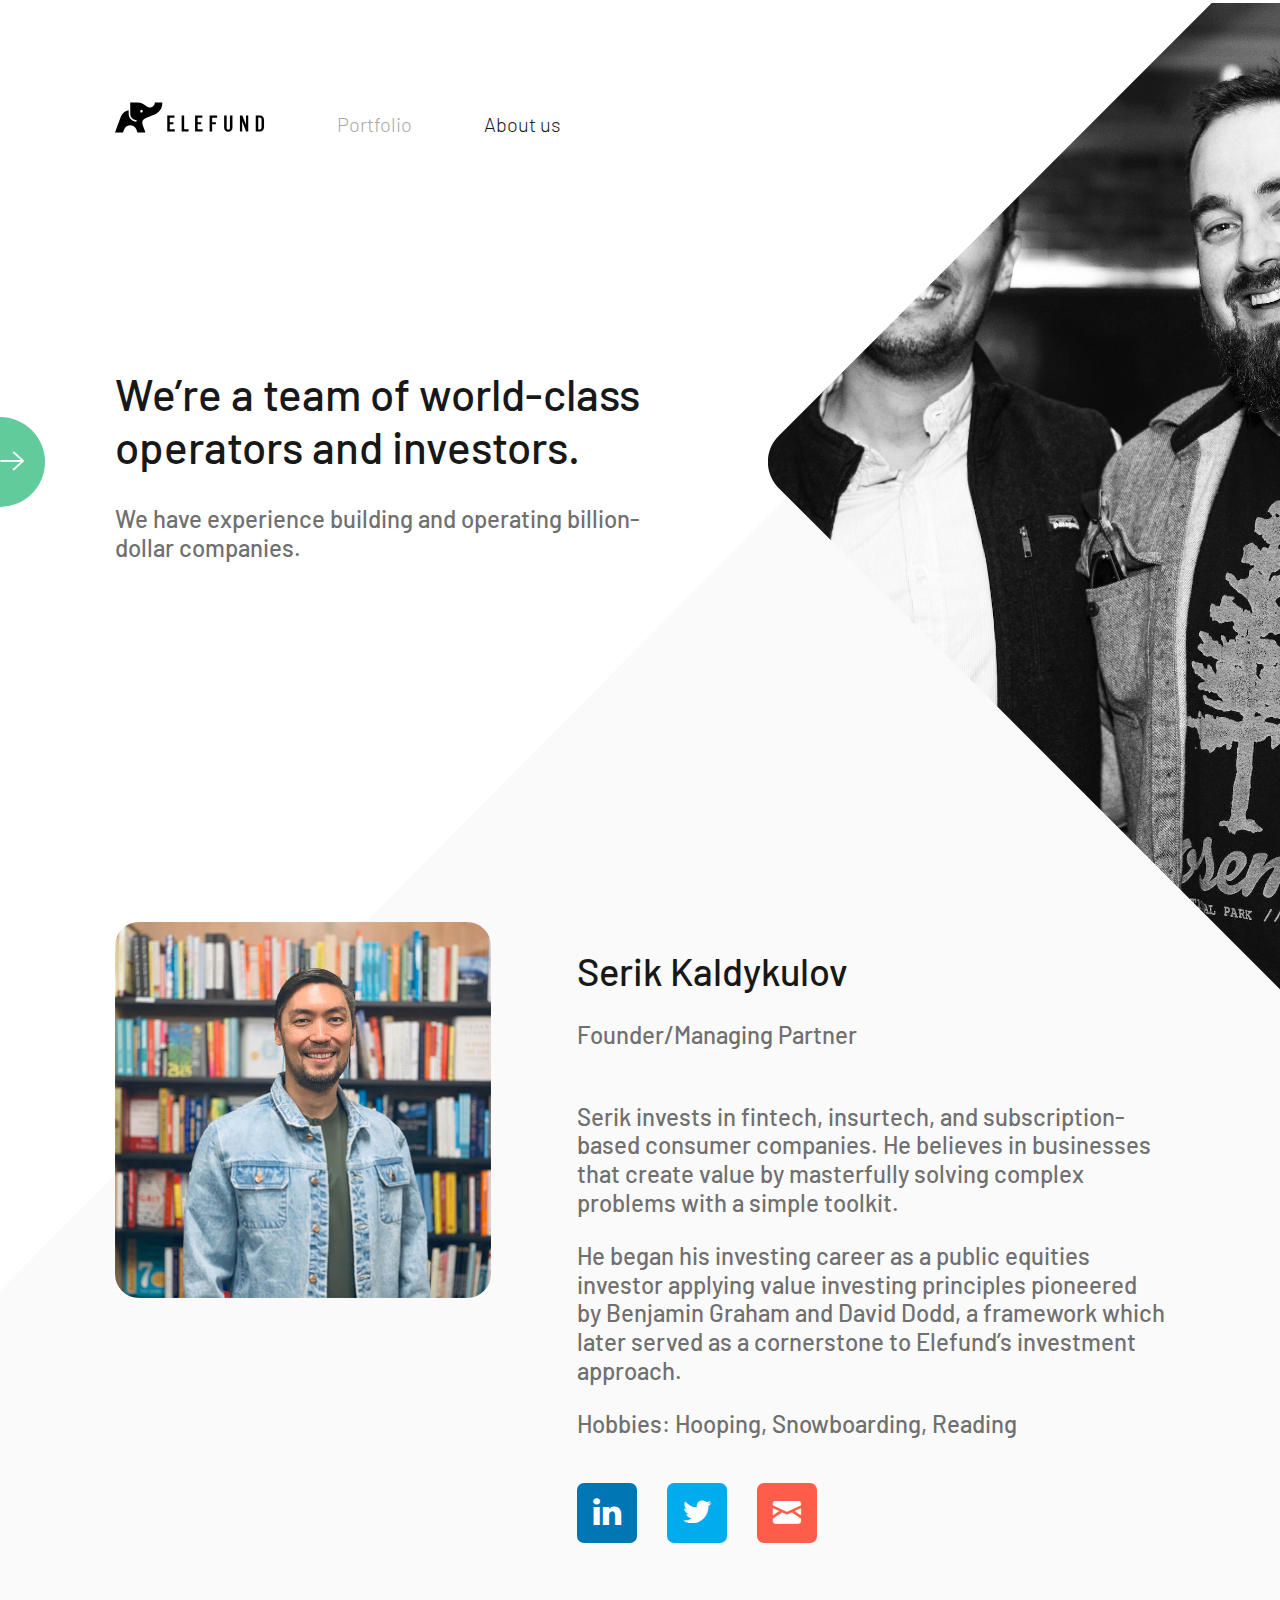
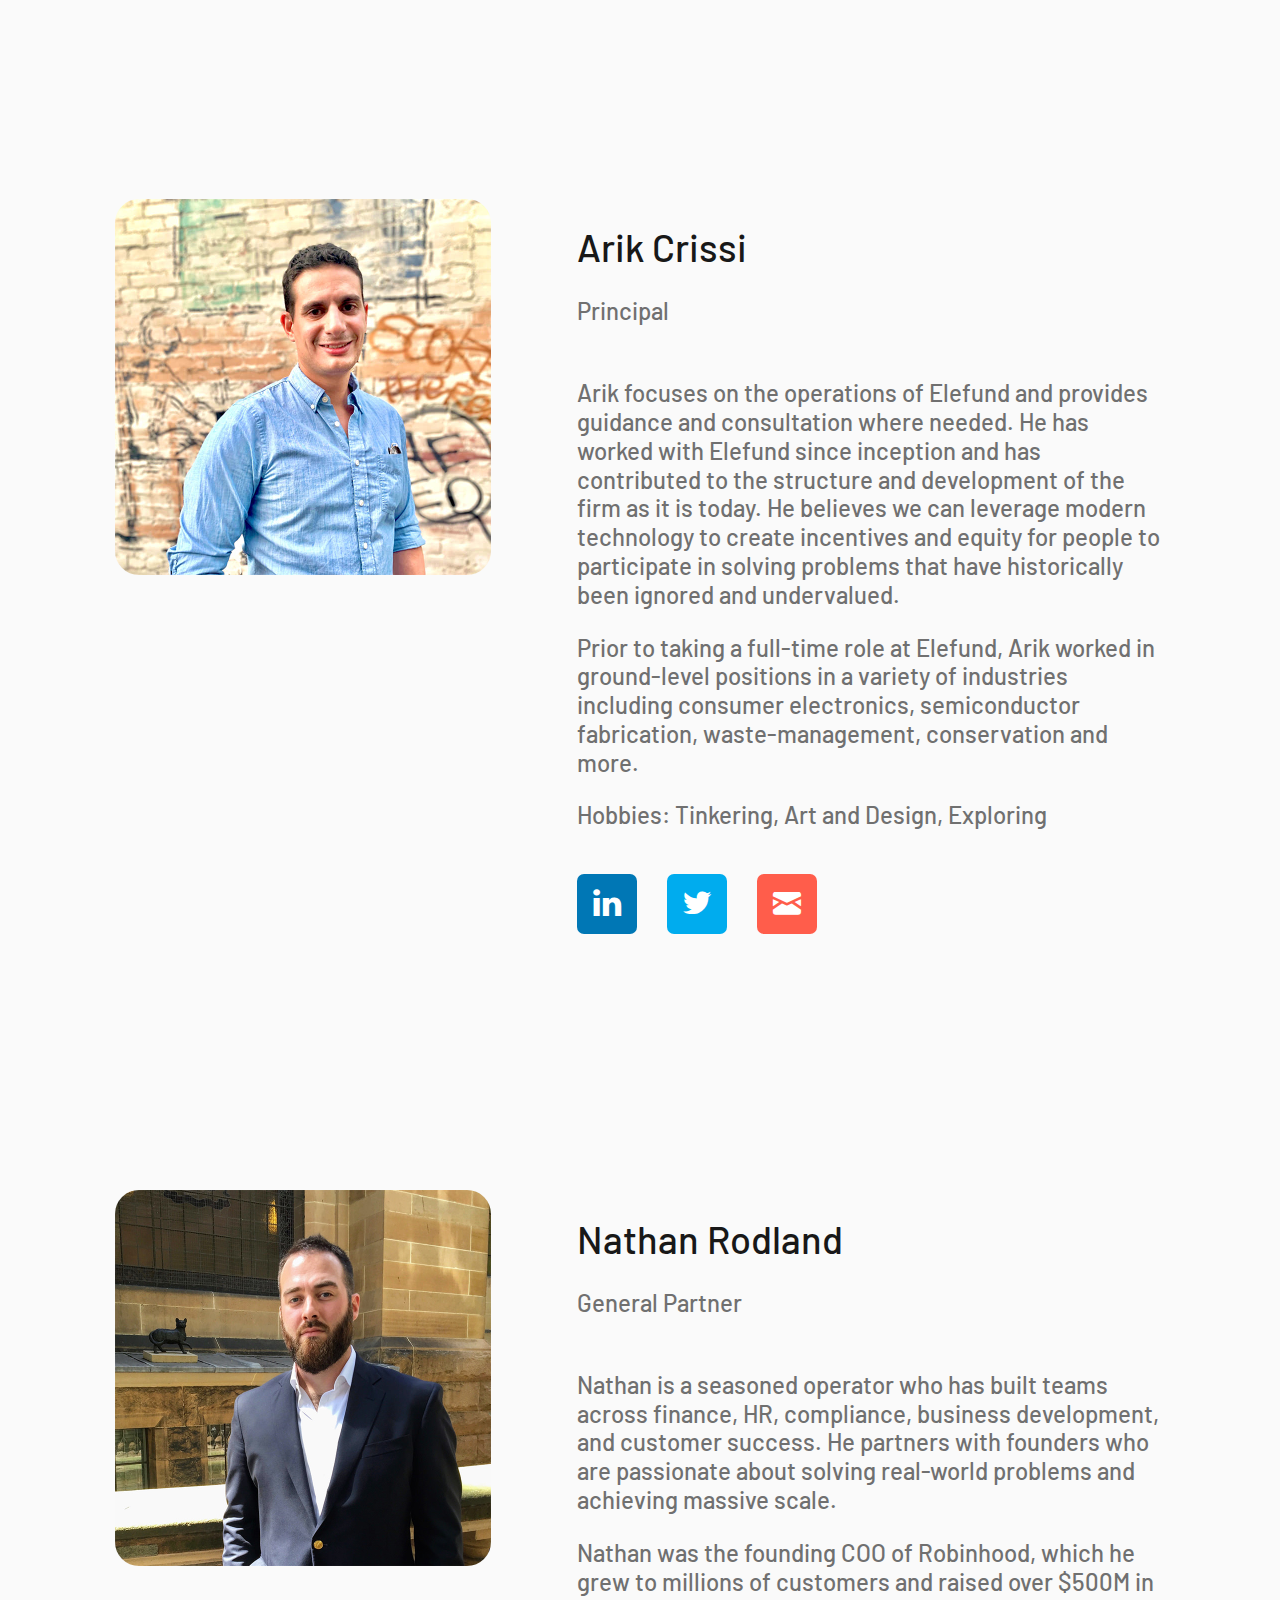
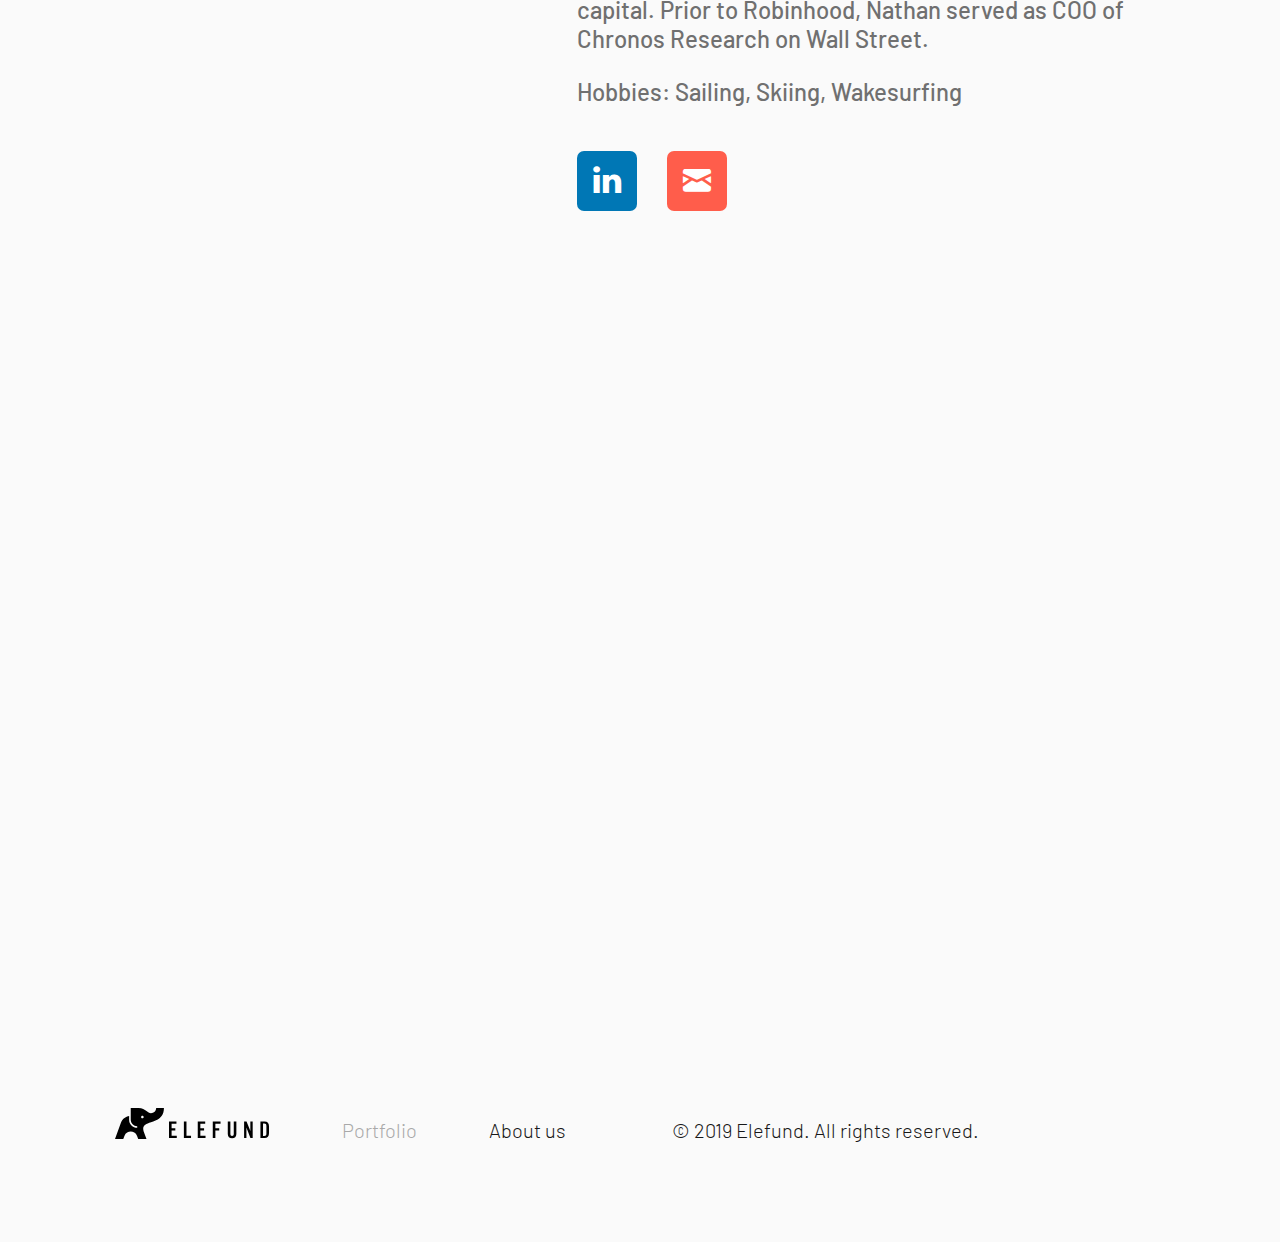
==== commit 272b33a2: "content update" ====
--- a/about/index.html
+++ b/about/index.html
@@ -1,7 +1,7 @@
 <!DOCTYPE html>
 <html>
   <head>
-    <title>Elefund - About</title>
+    <title>Elefund - About us</title>
     <link href="https://fonts.googleapis.com/css?family=Barlow:300,400,500&amp;display=swap" rel="stylesheet">
     <link href="/stylesheets/styles.css" rel="stylesheet">
     <link href="/images/favicon.png" rel="shortcut icon">
@@ -19,7 +19,7 @@
                       <div class="line"></div>
                     </button>
                   </li>
-                  <li class="site-nav-item logo"><a class="site-nav-link" href="/"><img src="/images/logo.svg" width="101" height="18" alt="Elefund"></a></li>
+                  <li class="site-nav-item logo"><a class="site-nav-link" href="/"><img src="/images/logo-full.svg" width="150" height="32" alt="Elefund"></a></li>
                   <li class="site-nav-item d-none d-sm-block"><a class="site-nav-link" href="/portfolio">Portfolio</a></li>
                   <li class="site-nav-item d-none d-sm-block active"><a class="site-nav-link" href="/about">About us</a></li>
                 </ul>
@@ -39,69 +39,83 @@
           <div class="hero-section-arrow loader"><i class="icomoon icon-arrow-right"></i></div>
         </div>
         <div class="container">
-          <div class="content-shrink">
-            <h1>We’re a team of seasoned operators and investors.</h1>
-            <p class="lead">Lorem ipsum dolor sit amet, consectetur adipiscing elit, sed do eiusmod tempor</p>
-            <p><a class="btn btn-inverse" href="/products">Contact us<i class="icomoon icomoon-pad-left icon-arrow-right"></i><img class="btn-bg" src="[data-uri]" width="328" height="68" alt=""></a></p>
+          <div class="content-shrink-wide">
+            <h1>We’re a team of world-class operators and&nbsp;investors.</h1>
+            <p class="lead">We have experience building and operating billion-dollar&nbsp;companies.</p>
           </div>
         </div>
         <div class="content-image">
-          <div class="img-clip"><img src="/images/unsplash.jpg" width="1600" height="1200" alt=""></div>
+          <div class="img-clip"><img src="/images/photos/about-hero.jpg" width="1920" height="1280" alt=""></div>
         </div>
       </section>
       <section class="content-section">
         <div class="container">
           <ul class="team-list">
-            <li class="team-item"><img class="team-avatar" src="https://unsplash.it/376/376" width="376" height="376" alt="">
+            <li class="team-item"><img class="team-avatar" src="/images/photos/bio-serik.jpg" width="376" height="376" alt="Serik Kaldykulov">
               <div class="team-info">
                 <h2 class="team-name">Serik Kaldykulov</h2>
                 <p class="lead team-position">Founder/Managing Partner</p>
-                <p class="lead team-about">Lorem ipsum dolor sit amet, consectetur adipiscing elit, sed do eiusmod tempor Lorem ipsum dolor sit amet, consectetur adipiscing elit, sed do eiusmod tempor</p>
+                <div class="separator-xs"></div>
+                <p class="lead team-about">Serik invests in fintech, insurtech, and subscription-based consumer companies.  He believes in businesses that create value by masterfully solving complex problems with a simple toolkit.</p>
+                <p class="lead team-about">He began his investing career as a public equities investor applying value investing principles pioneered by Benjamin Graham and David Dodd, a framework which later served as a cornerstone to Elefund’s investment approach. </p>
+                <p class="lead team-about">Hobbies: Hooping, Snowboarding, Reading</p>
+                <div class="separator"></div>
                 <ul class="team-links">
-                  <li class="team-links-item"><a class="btn-contact btn-linkedin" href="#"><i class="icomoon icon-linkedin"></i></a></li>
-                  <li class="team-links-item"><a class="btn-contact btn-twitter" href="#"><i class="icomoon icon-twitter"></i></a></li>
-                  <li class="team-links-item"><a class="btn-contact btn-mail" href="#"><i class="icomoon icon-mail"></i></a></li>
+                  <li class="team-links-item"><a class="btn-contact btn-linkedin" href="https://www.linkedin.com/in/serikus/" target="_blank"><i class="icomoon icon-linkedin"></i></a></li>
+                  <li class="team-links-item"><a class="btn-contact btn-twitter" href="https://twitter.com/serikiman" target="_blank"><i class="icomoon icon-twitter"></i></a></li>
+                  <li class="team-links-item"><a class="btn-contact btn-mail" href="mailto:serik@elefund.com"><i class="icomoon icon-mail"></i></a></li>
                 </ul>
               </div>
             </li>
-            <li class="team-item"><img class="team-avatar" src="https://unsplash.it/376/376" width="376" height="376" alt="">
+            <li class="team-item"><img class="team-avatar" src="/images/photos/bio-arik.jpg" width="376" height="376" alt="Arik Crissi">
               <div class="team-info">
-                <h2 class="team-name">Serik Kaldykulov</h2>
-                <p class="lead team-position">Founder/Managing Partner</p>
-                <p class="lead team-about">Lorem ipsum dolor sit amet, consectetur adipiscing elit, sed do eiusmod tempor Lorem ipsum dolor sit amet, consectetur adipiscing elit, sed do eiusmod tempor</p>
+                <h2 class="team-name">Arik Crissi</h2>
+                <p class="lead team-position">Principal</p>
+                <div class="separator-xs"></div>
+                <p class="lead team-about">Arik focuses on the operations of Elefund and provides guidance and consultation where needed.  He has worked with Elefund since inception and has contributed to the structure and development of the firm as it is today.  He believes we can leverage modern technology to create incentives and equity for people to participate in solving problems that have historically been ignored and undervalued. </p>
+                <p class="lead team-about">Prior to taking a full-time role at Elefund, Arik worked in ground-level positions in a variety of industries including consumer electronics, semiconductor fabrication, waste-management, conservation and more.</p>
+                <p class="lead team-about">Hobbies: Tinkering, Art and Design, Exploring</p>
+                <div class="separator"></div>
                 <ul class="team-links">
-                  <li class="team-links-item"><a class="btn-contact btn-linkedin" href="#"><i class="icomoon icon-linkedin"></i></a></li>
-                  <li class="team-links-item"><a class="btn-contact btn-twitter" href="#"><i class="icomoon icon-twitter"></i></a></li>
-                  <li class="team-links-item"><a class="btn-contact btn-mail" href="#"><i class="icomoon icon-mail"></i></a></li>
+                  <li class="team-links-item"><a class="btn-contact btn-linkedin" href="https://www.linkedin.com/in/arik-crissi-079933158/" target="_blank"><i class="icomoon icon-linkedin"></i></a></li>
+                  <li class="team-links-item"><a class="btn-contact btn-twitter" href="https://twitter.com/ArikCrissi" target="_blank"><i class="icomoon icon-twitter"></i></a></li>
+                  <li class="team-links-item"><a class="btn-contact btn-mail" href="mailto:arik@elefund.com" target="_blank"><i class="icomoon icon-mail"></i></a></li>
                 </ul>
               </div>
             </li>
-            <li class="team-item"><img class="team-avatar" src="https://unsplash.it/376/376" width="376" height="376" alt="">
+            <li class="team-item"><img class="team-avatar" src="/images/photos/bio-nathan.jpg" width="376" height="376" alt="Nathan Rodland">
               <div class="team-info">
-                <h2 class="team-name">Serik Kaldykulov</h2>
-                <p class="lead team-position">Founder/Managing Partner</p>
-                <p class="lead team-about">Lorem ipsum dolor sit amet, consectetur adipiscing elit, sed do eiusmod tempor Lorem ipsum dolor sit amet, consectetur adipiscing elit, sed do eiusmod tempor</p>
+                <h2 class="team-name">Nathan Rodland</h2>
+                <p class="lead team-position">General Partner</p>
+                <div class="separator-xs"></div>
+                <p class="lead team-about">Nathan is a seasoned operator who has built teams across finance, HR, compliance, business development, and customer success. He partners with founders who are passionate about solving real-world problems and achieving massive scale.</p>
+                <p class="lead team-about">Nathan was the founding COO of Robinhood, which he grew to millions of customers and raised over $500M in capital. Prior to Robinhood, Nathan served as COO of Chronos Research on Wall Street.</p>
+                <p class="lead team-about">Hobbies: Sailing, Skiing, Wakesurfing</p>
+                <div class="separator"></div>
                 <ul class="team-links">
-                  <li class="team-links-item"><a class="btn-contact btn-linkedin" href="#"><i class="icomoon icon-linkedin"></i></a></li>
-                  <li class="team-links-item"><a class="btn-contact btn-twitter" href="#"><i class="icomoon icon-twitter"></i></a></li>
-                  <li class="team-links-item"><a class="btn-contact btn-mail" href="#"><i class="icomoon icon-mail"></i></a></li>
+                  <li class="team-links-item"><a class="btn-contact btn-linkedin" href="https://www.linkedin.com/in/nrodland/" target="_blank"><i class="icomoon icon-linkedin"></i></a></li>
+                  <li class="team-links-item"><a class="btn-contact btn-mail" href="mailto:nate@elefund.com" target="_blank"><i class="icomoon icon-mail"></i></a></li>
                 </ul>
               </div>
             </li>
           </ul>
         </div>
       </section>
+      <div class="separator-lg"></div>
     </div>
     <div class="overflow">
       <section class="content-section page-about-last animated-section">
         <div class="container">
-          <div class="content-shrink">
-            <h2 class="animate-element">Beyond Investing</h2>
-            <p class="lead animate-element-delay">We’re smaller than most VCs, which means you get a greater share of our attention when we invest. Need advice on a tough situation? Not a problem, just give us a call. Nate recently dealt with the same challenges at Robinhood. Need an intro? Serik can connect you with founders and coinvestors from companies like Carta and Calm.</p>
+          <div class="content-shrink-wide">
+            <h2 class="animate-element">Our Philosophy</h2>
+            <ol class="ol">
+              <li class="lead animate-element-delay">We partner with exceptional entrepreneurs building companies for the&nbsp;ages. </li>
+              <li class="lead animate-element-delay">We invest from the pre-seed through Series A stages of Fintech, Enterprise, and Consumer facing&nbsp;businesses.</li>
+              <li class="lead animate-element-delay">We add value to our portfolio companies through our domain expertise and recent operational&nbsp;experience. </li>
+              <li class="lead animate-element-delay">We leverage our understanding of consumer behavior and experience in finding product-market fit, and we deliver that expertise to our portfolio&nbsp;companies.</li>
+              <li class="lead animate-element-delay">We seek meaning in our work. We’re passionate about developing human capital and building a better future for generations to&nbsp;come.</li>
+            </ol>
           </div>
-        </div>
-        <div class="content-image top">
-          <div class="img-clip"><img src="/images/unsplash.jpg" width="1200" height="1200" alt=""></div>
         </div>
       </section>
             <footer class="site-footer">
--- a/stylesheets/styles.css
+++ b/stylesheets/styles.css
@@ -1 +1 @@
-/*! normalize.css v8.0.1 | MIT License | github.com/necolas/normalize.css */html{line-height:1.15;-webkit-text-size-adjust:100%}body{margin:0}main{display:block}h1{font-size:2em;margin:.67em 0}hr{box-sizing:content-box;height:0;overflow:visible}pre{font-family:monospace,monospace;font-size:1em}a{background-color:transparent}abbr[title]{border-bottom:none;text-decoration:underline;-webkit-text-decoration:underline dotted;text-decoration:underline dotted}b,strong{font-weight:bolder}code,kbd,samp{font-family:monospace,monospace;font-size:1em}small{font-size:80%}sub,sup{font-size:75%;line-height:0;position:relative;vertical-align:baseline}sub{bottom:-.25em}sup{top:-.5em}img{border-style:none}button,input,optgroup,select,textarea{font-family:inherit;font-size:100%;line-height:1.15;margin:0}button,input{overflow:visible}button,select{text-transform:none}[type=button],[type=reset],[type=submit],button{-webkit-appearance:button}[type=button]::-moz-focus-inner,[type=reset]::-moz-focus-inner,[type=submit]::-moz-focus-inner,button::-moz-focus-inner{border-style:none;padding:0}[type=button]:-moz-focusring,[type=reset]:-moz-focusring,[type=submit]:-moz-focusring,button:-moz-focusring{outline:1px dotted ButtonText}fieldset{padding:.35em .75em .625em}legend{box-sizing:border-box;color:inherit;display:table;max-width:100%;padding:0;white-space:normal}progress{vertical-align:baseline}textarea{overflow:auto}[type=checkbox],[type=radio]{box-sizing:border-box;padding:0}[type=number]::-webkit-inner-spin-button,[type=number]::-webkit-outer-spin-button{height:auto}[type=search]{-webkit-appearance:textfield;outline-offset:-2px}[type=search]::-webkit-search-decoration{-webkit-appearance:none}::-webkit-file-upload-button{-webkit-appearance:button;font:inherit}details{display:block}summary{display:list-item}[hidden],template{display:none}@font-face{font-family:icomoon;src:url(/fonts/icomoon.woff2) format("woff2"),url(/fonts/icomoon.woff) format("woff");font-weight:400;font-style:normal}.icomoon{font-size:70%}.icomoon:before{font-family:icomoon!important;speak:none;font-style:normal;font-weight:400;font-variant:normal;text-transform:none;line-height:1;-webkit-font-smoothing:antialiased;-moz-osx-font-smoothing:grayscale}.icon-twitter:before{content:"\e900"}.icon-arrow-right:before{content:"\e901"}.icon-close:before{content:"\e902"}.icon-linkedin:before{content:"\e903"}.icon-mail:before{content:"\e904"}.slick-slider{box-sizing:border-box;-webkit-touch-callout:none;-webkit-user-select:none;-moz-user-select:none;-ms-user-select:none;user-select:none;-ms-touch-action:pan-y;touch-action:pan-y;-webkit-tap-highlight-color:transparent}.slick-list,.slick-slider{position:relative;display:block}.slick-list{margin:0;padding:0;height:100%}.slick-list:focus{outline:none}.slick-list.dragging{cursor:pointer;cursor:hand}.slick-slider .slick-list,.slick-slider .slick-track{transform:translateZ(0)}.slick-track{position:relative;left:0;top:0;display:block;margin-left:auto;margin-right:auto;height:100%}.slick-track:after,.slick-track:before{content:"";display:table}.slick-track:after{clear:both}.slick-loading .slick-track{visibility:hidden}.slick-slide{float:left;height:100%;min-height:1px;display:none;outline:none}.slick-slide .content-section{display:-ms-flexbox!important;display:flex!important}.slick-slide.slick-loading img{display:none}.slick-slide.dragging img{pointer-events:none}.slick-initialized .slick-slide{display:-ms-flexbox;display:flex}.slick-loading .slick-slide{visibility:hidden}.slick-vertical .slick-slide{display:block;height:auto;border:1px solid transparent}.slick-arrow.slick-hidden{display:none}*,:after,:before{box-sizing:border-box}body{font:500 20px/1.2 Barlow,sans-serif;color:#181818;position:relative}@media (min-width:1200px){body{font-size:24px}}a{text-decoration:none;color:inherit}img{vertical-align:top}button{cursor:pointer;outline:none}.container{width:100%;max-width:1080px;padding:0 15px;margin-left:auto;margin-right:auto}.body-bg{position:absolute;top:0;left:0;z-index:-1;width:100%;height:100%;display:-ms-flexbox;display:flex;-ms-flex-direction:column;flex-direction:column}.body-bg-cut{width:100%;margin-top:30%}@media (min-width:768px){.body-bg-cut{margin-top:0}}.body-bg-filler{-ms-flex-positive:1;flex-grow:1;background:#fafafa}.h1,h1{font-size:20px;font-weight:500}@media (min-width:768px){.h1,h1{font-size:34px}}@media (min-width:1200px){.h1,h1{font-size:44px}}.h2,h2{font-size:20px;font-weight:500}@media (min-width:768px){.h2,h2{font-size:30px}}@media (min-width:1200px){.h2,h2{font-size:38px}}.lead{font-size:16px;color:#707070}.lead a:hover{text-decoration:underline}@media (min-width:768px){.lead{font-size:20px}}@media (min-width:1200px){.lead{font-size:24px}}.icomoon-pad-left{padding-left:12px}.icomoon-pad-right{padding-right:12px}.d-none{display:none!important}@media (min-width:768px){.d-sm-none{display:none!important}}@media (min-width:768px){.d-sm-block{display:block!important}}.site-header{position:relative;z-index:6}.site-footer{font-size:12px;font-weight:300}@media (max-width:767px){.site-footer{padding:0 0 0 40px}}.site-footer .site-nav{display:-ms-flexbox;display:flex;-ms-flex-align:end;align-items:flex-end}@media (max-width:767px){.site-footer .site-nav{-ms-flex-wrap:wrap;flex-wrap:wrap;font-size:12px}}@media (max-width:1199px){.site-footer .site-nav{-ms-flex-wrap:wrap;flex-wrap:wrap;font-size:14px;margin-bottom:40px}}.site-footer .copyright{margin-top:15px}@media (max-width:991px){.site-footer .copyright{width:100%}}@media (min-width:992px){.site-footer .copyright{margin-top:0;margin-left:72px}}@media (min-width:1200px){.site-footer .copyright{margin-top:0;margin-left:106px}}@media (max-width:991px){.site-footer .logo{width:75px;height:16px}}.site-nav{font-weight:300;font-size:20px;line-height:1;margin:20px 0}@media (min-width:768px){.site-nav{margin:102px 0 102px 115px}}.site-nav-list{list-style:none;margin:0;padding:0;display:-ms-flexbox;display:flex;-ms-flex-align:center;align-items:center}@media (min-width:768px){.site-nav-list{-ms-flex-align:end;align-items:flex-end}}.site-nav-item+.site-nav-item{margin-left:10px}@media (min-width:768px){.site-nav-item+.site-nav-item{margin-left:72px}}@media (min-width:768px){.site-nav-item.logo{margin-left:0}}.site-nav-item.active .site-nav-link{color:#181818;text-decoration:none}.site-nav-link{color:#a9a9a9;text-decoration:none}.site-nav-link:hover{text-decoration:underline}.toggle-mobile-menu{padding:10px 16px 10px 0;background:transparent;border:0}.toggle-mobile-menu .line{background:#000;width:16px;height:2px;margin:4px 0}.is-mobile-menu-active{overflow:hidden}.is-mobile-menu-active .site-menu-mobile{display:-ms-flexbox;display:flex;transform:translateX(0)}.is-mobile-menu-active .site-menu-mobile-backdrop{display:block}.site-menu-mobile{display:none;position:fixed;top:0;left:0;width:80%;height:100%;background:#1b1b1b;font-size:15px;text-align:center;display:-ms-flexbox;display:flex;-ms-flex-direction:column;flex-direction:column;color:#fff;z-index:7;padding:36px 0 60px;transform:translateX(-100%);transition:transform .1s linear}.site-menu-mobile-list{list-style:none;padding:0;margin:0;-ms-flex-positive:1;flex-grow:1}.site-menu-mobile-logo{margin-bottom:22px}.site-menu-mobile-link{color:#fff;display:block;padding:15px 30px}.site-menu-mobile-link.is-active{background:#141414}.site-menu-mobile-copyright{font-size:11px}.site-menu-mobile-backdrop{z-index:5;position:fixed;top:0;left:0;width:100%;height:100%;display:none}@keyframes a{0%{width:0}80%{width:0}to{width:120vh}}.content-section{min-height:60vh;position:relative;display:-ms-flexbox;display:flex;-ms-flex-direction:column;flex-direction:column;-ms-flex-pack:center;justify-content:center;padding:0 25px}@media (min-width:768px){.content-section{min-height:80vh;padding:100px}}@media (min-width:992px){.content-section{min-height:100vh;margin-bottom:-10vh}}.content-section.next{min-height:0}@media (max-width:767px){.content-section.next{padding-top:60px}}@media (max-width:767px){.content-section.hero{min-height:calc(100vh - 76px);padding-top:240px;padding-bottom:0}.content-section.hero .container{position:relative;z-index:2}}@media (min-width:768px){.content-section.hero{margin-top:-224px}}@media (min-width:992px){.content-section.hero-about{min-height:100vh}}.content-section.page-home-last{min-height:80vh}@media (max-width:767px){.content-section.page-home-last{-ms-flex-pack:start;justify-content:flex-start;margin-bottom:15vh}.content-section.page-home-last .content-image{top:15%;height:100%}}.content-section.page-home-last .container{z-index:2}.content-section.page-about-last{min-height:80vh}@media (max-width:767px){.content-section.page-about-last{min-height:120vh;-ms-flex-pack:start;justify-content:flex-start;margin-top:60px;margin-bottom:100px}}.content-shrink{max-width:70%}@media (min-width:768px){.content-shrink{max-width:60%}}@media (min-width:992px){.content-shrink{max-width:38%}}.content-shrink-wide{max-width:50%}@media (max-width:767px){.content-shrink-wide{max-width:60%;padding-left:10%}}@media (max-width:991px){.content-shrink-wide{max-width:70%;padding-left:15%}}.content-image{position:absolute;top:-50vh;left:20%;width:90%;height:140vh;z-index:1}@media (min-width:768px){.content-image{top:-25vh;left:60%;width:60%;height:120vh}}@media (min-width:992px){.content-image{top:-10vh}}.content-image img{display:block;position:absolute;top:0;left:0;width:100%;height:100%}.content-image.top{top:0}.content-image.left{left:auto;right:60%}.content-image-filler{z-index:2}.content-image-filler .img-clip{position:relative;height:100%}.content-image-filler .filler{display:none;visibility:hidden;width:0;background:transparent;border-radius:50%;transform:translateY(-50%);position:absolute;top:50%;left:0;transition:width .5s ease-in;z-index:2}.content-image-filler .filler:before{content:"";display:block;padding-bottom:100%}.content-image-filler .filler.animate{background:#62cb9c;visibility:visible;animation:a 5s ease-in forwards 1}@media (min-width:768px){.content-image-filler .filler{display:block}}.content-centered{margin-left:auto;margin-right:auto}.btn{color:#fff;width:328px;padding:20px 50px;display:inline-block;vertical-align:top;position:relative}@media (max-width:767px){.btn{font-size:16px;width:216px;padding:13px 26px}}.btn:hover .btn-bg{filter:drop-shadow(0 16px 32px rgba(0,0,0,.4))}.btn-bg{position:absolute;top:0;left:0;width:100%;height:100%;object-fit:contain;z-index:-1;transition:filter .2s ease-in}.btn-round-blue{position:absolute;top:50%;right:0;padding:0 0 0 10px;width:48px;height:96px;background-image:linear-gradient(225deg,#5763dc,#62b4e6);display:-ms-flexbox;display:flex;-ms-flex-direction:column;flex-direction:column;-ms-flex-align:center;align-items:center;-ms-flex-pack:center;justify-content:center;color:#fff;font-size:30px;line-height:1;border:0;border-radius:48px 0 0 48px;cursor:pointer;transform:translateY(-50%);transition:box-shadow .2s ease-in-out}.btn-round-blue:hover{box-shadow:0 16px 32px 0 rgba(0,0,0,.4)}@media (min-width:992px){.btn-round-blue{width:121px;height:242px;border-radius:121px 0 0 121px;font-size:72px;padding:0 0 0 20px}}.btn-contact{width:36px;height:36px;font-size:20px;line-height:36px;border-radius:7px;text-align:center;display:block;color:#fff;transition:box-shadow .2s ease-in-out}.btn-contact:hover{box-shadow:0 16px 32px 0 rgba(0,0,0,.4)}.btn-contact .icomoon{vertical-align:top}@media (min-width:768px){.btn-contact{width:60px;height:60px;line-height:60px;font-size:40px}}.btn-linkedin{background:#0077b5}.btn-twitter{background:#00acee}.btn-mail{background:#ff5d4b}.is-modal-active,.overflow{overflow:hidden}.is-modal-active .modal{display:block}.modal{display:none;position:fixed;z-index:10}.modal,.modal-backdrop{top:0;left:0;width:100%;height:100%}.modal-backdrop{position:absolute;z-index:11;background:rgba(0,0,0,.75)}.modal-container{position:absolute;z-index:12;top:50%;left:50%;width:805px;max-width:calc(100% - 40px);max-height:calc(100% - 40px);padding:20px;background:#fff;border-radius:24px;transform:translate(-50%,-50%);display:-ms-flexbox;display:flex}@media (max-width:767px){.modal-container{font-size:16px}}@media (min-width:768px){.modal-container{padding:70px 77px}}.modal-close{position:absolute;top:15px;right:15px;background:transparent;border:0;box-shadow:none;cursor:pointer;font-size:18px;padding:10px}@media (min-width:768px){.modal-close{top:37px;right:37px;font-size:24px}}.modal-body{max-height:100%;overflow:auto}.company-head,.company-logo{display:-ms-flexbox;display:flex;-ms-flex-align:center;align-items:center}.company-logo{width:100px;height:100px;-ms-flex-pack:center;justify-content:center;border-radius:24px}.company-logo .img{max-width:70%;max-height:70%}@media (min-width:768px){.company-logo{width:208px;height:208px}}.company-info{padding-left:30px}@media (min-width:768px){.company-info{padding-left:84px}}.company-info .lead{margin-top:14px;margin-bottom:0}.company-name{margin:0}.company-body{color:#707070;margin-top:34px;margin-bottom:46px}@media (min-width:768px){.company-body{margin-top:68px;margin-bottom:95px}}.company-footer{text-align:right}.img-clip{height:100%;-webkit-mask-image:url([data-uri]);mask-image:url([data-uri]);-webkit-mask-repeat:no-repeat;mask-repeat:no-repeat;-webkit-mask-size:auto 100%;mask-size:auto 100%}.logo-clip{z-index:1;position:absolute;top:50%;left:-5%;transform:translate(-50%,-50%);width:40vw;font-size:100px;color:#fff;display:-ms-flexbox;display:flex;-ms-flex-align:center;align-items:center;-ms-flex-pack:end;justify-content:flex-end}.logo-clip:before{content:"";display:block;width:100%;padding-bottom:100%;border-radius:63px;position:absolute;top:50%;left:50%;transform:translate(-50%,-50%) rotate(-45deg)}@media (max-width:1199px){.logo-clip{font-size:62px}.logo-clip:before{width:100%;padding-bottom:100%;transform:translate(-50%,-50%) rotate(-45deg);border-radius:40px}.logo-clip .img{width:auto;height:40px}}@media (max-width:767px){.logo-clip:before{border-radius:20px}.logo-clip .img{height:26px;left:5vw}}.logo-clip.brand-calm:before{background-image:linear-gradient(180deg,#5863dd,#61b1e6)}.logo-clip.brand-twitter:before{background:#4c9eeb}.logo-clip .icomoon,.logo-clip .img{position:relative;z-index:2}@keyframes b{0%{transform:rotate(135deg)}to{transform:rotate(315deg)}}@keyframes c{0%{left:0;transform:translate(-50%,-50%)}80%{left:0;transform:translate(-50%,-50%)}to{left:50.5vw;transform:translateY(-50%)}}@media (min-width:992px){@keyframes c{0%{left:0;transform:translate(-50%,-50%)}80%{left:0;transform:translate(-50%,-50%)}to{left:60.45vw;transform:translateY(-50%)}}}.hero-section-arrow{width:48px;height:48px;background:#62cb9c;color:#fff;font-size:16px;border:0;transform:translateX(-50%);border-radius:0 50% 50% 0;padding-left:28px;display:-ms-flexbox;display:flex;-ms-flex-direction:column;flex-direction:column;-ms-flex-pack:center;justify-content:center;-ms-flex-align:start;align-items:flex-start;position:relative;z-index:4}@media (min-width:768px){.hero-section-arrow{width:90px;height:90px;font-size:34px;padding-left:45px}.hero-section-arrow.loader:before{content:"";display:block;width:108px;height:108px;border:4px solid #b2b2b2;border-color:transparent #b2b2b2 #b2b2b2 transparent;position:absolute;top:-9px;left:-9px;border-radius:50%;visibility:hidden}.hero-section-arrow.loader.animate:before{visibility:visible;animation:b 3.3s ease-in forwards}}.hero-section-arrow-block{position:absolute;height:40vh;top:0;left:0;display:-ms-flexbox;display:flex;-ms-flex-direction:column;flex-direction:column;-ms-flex-pack:center;justify-content:center}@media (min-width:768px){.hero-section-arrow-block{height:69vh}}@media (min-width:992px){.hero-section-arrow-block{height:100vh}}.hero-section-arrow-mover{display:none}@media (min-width:768px){.hero-section-arrow-mover{width:90px;height:90px;background:#62cb9c;display:block;z-index:3;border-radius:50%;position:absolute;top:50%;transform:translate(-50%,-50%);visibility:hidden}.hero-section-arrow-mover.animate{visibility:visible;animation:c 4.15s ease-in forwards}}.hero-section-slider{position:relative}@media (max-width:767px){.hero-section-slider{min-height:calc(90vh - 76px);padding-bottom:0}.hero-section-slider .content-section{padding-top:294px}}@media (min-width:768px){.hero-section-slider{margin-top:-224px}}.portfolio-grid{display:-ms-flexbox;display:flex;-ms-flex-wrap:wrap;flex-wrap:wrap;-ms-flex-align:stretch;align-items:stretch;margin:0 -10px;padding:0;list-style:none}@media (min-width:1200px){.portfolio-grid{margin:0 -40px}}.portfolio-item{padding:20px 10px 0;width:50%}@media (min-width:768px){.portfolio-item{width:25%}}@media (min-width:1200px){.portfolio-item{padding:64px 40px 0}}.portfolio-link{background:#fff;display:-ms-flexbox;display:flex;-ms-flex-direction:column;flex-direction:column;-ms-flex-pack:center;justify-content:center;-ms-flex-align:center;align-items:center;padding-bottom:100%;position:relative;border-radius:24px;transition:box-shadow .2s linear}.portfolio-link:hover{box-shadow:0 16px 32px rgba(0,0,0,.4)}.portfolio-image{max-width:90px;max-height:90px;position:absolute;top:50%;left:50%;transform:translate(-50%,-50%)}@media (min-width:992px){.portfolio-image{max-width:118px;max-height:118px}}.brand-calm{background-image:linear-gradient(0,#5863dd,#61b1e6)}.brand-robinhood{background:#62cb9c}.brand-carta{background:#4895e5}.brand-citybldr{background:#59b4e4}.brand-boost{background:#882366}.brand-pie-insurance{background:#ff961a}.brand-common-stock{background:#6ce5bf}.brand-nimbella{background:#4d7188}.brand-workramp{background:#336bc3}.brand-secfi{background:#4962dd}.brand-capture{background:#f6c44d}.brand-landed{background:#4aa270}.brand-beyond-games{background-image:linear-gradient(90deg,#dc4a63,#f7cf47)}.brand-pogoseat{background:#ac352a}.brand-astranis{background:#5cc4c0}.brand-fleet{background:#4cb2a2}.brand-relay{background:#7bf79f}.brand-hyperloop{background:#000}.brand-beam{background:#4ba6e1}.brand-fastly{background:#ff282d}.team-list{list-style:none;margin:0;padding:0}.team-item+.team-item{margin-top:135px}@media (min-width:768px){.team-item{display:-ms-flexbox;display:flex;-ms-flex-align:start;align-items:flex-start}.team-item+.team-item{margin-top:256px}}.team-avatar{border-radius:24px;-ms-flex-negative:0;flex-shrink:0}@media (max-width:767px){.team-avatar{width:128px;height:128px;border-radius:10px}}@media (max-width:1199px){.team-avatar{width:160px;height:160px;border-radius:14px}}@media (min-width:768px){.team-info{padding-left:36px}}@media (min-width:1200px){.team-info{padding-left:86px}}.team-links{list-style:none;margin:0;padding:0;display:-ms-flexbox;display:flex}.team-links-item{margin-right:30px}@media (min-width:768px) and (max-width:1199px){.team-name{margin-top:0}}.latest-tweet ul{padding:0;list-style:none}.js-slider>.js-slider-item:not(:first-child),.latest-tweet .interact{display:none}.animate-element{transition:opacity .4s linear,transform .4s linear}.animate-element.offset{opacity:0;transform:translateY(30%)}.animate-element-delay{transition:opacity .4s linear,transform .4s linear;transition-delay:.05s}.animate-element-delay.offset{opacity:0;transform:translateY(30%)}.home-portfolio-section{padding-left:0;padding-right:0}+/*! normalize.css v8.0.1 | MIT License | github.com/necolas/normalize.css */html{line-height:1.15;-webkit-text-size-adjust:100%}body{margin:0}main{display:block}h1{font-size:2em;margin:.67em 0}hr{box-sizing:content-box;height:0;overflow:visible}pre{font-family:monospace,monospace;font-size:1em}a{background-color:transparent}abbr[title]{border-bottom:none;text-decoration:underline;-webkit-text-decoration:underline dotted;text-decoration:underline dotted}b,strong{font-weight:bolder}code,kbd,samp{font-family:monospace,monospace;font-size:1em}small{font-size:80%}sub,sup{font-size:75%;line-height:0;position:relative;vertical-align:baseline}sub{bottom:-.25em}sup{top:-.5em}img{border-style:none}button,input,optgroup,select,textarea{font-family:inherit;font-size:100%;line-height:1.15;margin:0}button,input{overflow:visible}button,select{text-transform:none}[type=button],[type=reset],[type=submit],button{-webkit-appearance:button}[type=button]::-moz-focus-inner,[type=reset]::-moz-focus-inner,[type=submit]::-moz-focus-inner,button::-moz-focus-inner{border-style:none;padding:0}[type=button]:-moz-focusring,[type=reset]:-moz-focusring,[type=submit]:-moz-focusring,button:-moz-focusring{outline:1px dotted ButtonText}fieldset{padding:.35em .75em .625em}legend{box-sizing:border-box;color:inherit;display:table;max-width:100%;padding:0;white-space:normal}progress{vertical-align:baseline}textarea{overflow:auto}[type=checkbox],[type=radio]{box-sizing:border-box;padding:0}[type=number]::-webkit-inner-spin-button,[type=number]::-webkit-outer-spin-button{height:auto}[type=search]{-webkit-appearance:textfield;outline-offset:-2px}[type=search]::-webkit-search-decoration{-webkit-appearance:none}::-webkit-file-upload-button{-webkit-appearance:button;font:inherit}details{display:block}summary{display:list-item}[hidden],template{display:none}@font-face{font-family:icomoon;src:url(/fonts/icomoon.woff2) format("woff2"),url(/fonts/icomoon.woff) format("woff");font-weight:400;font-style:normal}.icomoon{font-size:70%}.icomoon:before{font-family:icomoon!important;speak:none;font-style:normal;font-weight:400;font-variant:normal;text-transform:none;line-height:1;-webkit-font-smoothing:antialiased;-moz-osx-font-smoothing:grayscale}.icon-twitter:before{content:"\e900"}.icon-arrow-right:before{content:"\e901"}.icon-close:before{content:"\e902"}.icon-linkedin:before{content:"\e903"}.icon-mail:before{content:"\e904"}.slick-slider{box-sizing:border-box;-webkit-touch-callout:none;-webkit-user-select:none;-moz-user-select:none;-ms-user-select:none;user-select:none;-ms-touch-action:pan-y;touch-action:pan-y;-webkit-tap-highlight-color:transparent}.slick-list,.slick-slider{position:relative;display:block}.slick-list{margin:0;padding:0;height:100%}.slick-list:focus{outline:none}.slick-list.dragging{cursor:pointer;cursor:hand}.slick-slider .slick-list,.slick-slider .slick-track{transform:translateZ(0)}.slick-track{position:relative;left:0;top:0;display:block;margin-left:auto;margin-right:auto;height:100%}.slick-track:after,.slick-track:before{content:"";display:table}.slick-track:after{clear:both}.slick-loading .slick-track{visibility:hidden}.slick-slide{float:left;height:100%;min-height:1px;display:none;outline:none}.slick-slide .content-section{display:-ms-flexbox!important;display:flex!important}.slick-slide.slick-loading img{display:none}.slick-slide.dragging img{pointer-events:none}.slick-initialized .slick-slide{display:-ms-flexbox;display:flex}.slick-loading .slick-slide{visibility:hidden}.slick-vertical .slick-slide{display:block;height:auto;border:1px solid transparent}.slick-arrow.slick-hidden{display:none}*,:after,:before{box-sizing:border-box}body{font:500 20px/1.2 Barlow,sans-serif;color:#181818;position:relative}@media (min-width:1200px){body{font-size:24px}}a{text-decoration:none;color:inherit}img{vertical-align:top}button{cursor:pointer;outline:none}.container{width:100%;max-width:1080px;padding:0 15px;margin-left:auto;margin-right:auto}.body-bg{position:absolute;top:0;left:0;z-index:-1;width:100%;height:100%;display:-ms-flexbox;display:flex;-ms-flex-direction:column;flex-direction:column}.body-bg-cut{width:100%;margin-top:30%}@media (min-width:768px){.body-bg-cut{margin-top:0}}.body-bg-filler{-ms-flex-positive:1;flex-grow:1;background:#fafafa}.h1,h1{font-size:20px;font-weight:500;margin-top:.7em;margin-bottom:.7em}@media (min-width:768px){.h1,h1{font-size:34px}}@media (min-width:1200px){.h1,h1{font-size:44px}}.h2,h2{font-size:20px;font-weight:500;margin-top:.7em;margin-bottom:.7em}@media (min-width:768px){.h2,h2{font-size:30px}}@media (min-width:1200px){.h2,h2{font-size:38px}}.ol li+li,.ul li+li{margin-top:20px}.lead{font-size:16px;color:#707070}.lead a:hover{text-decoration:underline}@media (min-width:768px){.lead{font-size:20px}}@media (min-width:1200px){.lead{font-size:24px}}.icomoon-pad-left{padding-left:12px}.icomoon-pad-right{padding-right:12px}.d-none{display:none!important}@media (min-width:768px){.d-sm-none{display:none!important}}@media (min-width:768px){.d-sm-block{display:block!important}}.site-header{position:relative;z-index:6}.site-footer{font-size:12px;font-weight:300}@media (max-width:767px){.site-footer{padding:0 0 0 40px}}.site-footer .site-nav{display:-ms-flexbox;display:flex;-ms-flex-align:end;align-items:flex-end}@media (max-width:767px){.site-footer .site-nav{-ms-flex-wrap:wrap;flex-wrap:wrap;font-size:12px}}@media (max-width:1199px){.site-footer .site-nav{-ms-flex-wrap:wrap;flex-wrap:wrap;font-size:14px;margin-bottom:40px}}.site-footer .copyright{margin-top:15px}@media (max-width:991px){.site-footer .copyright{width:100%}}@media (min-width:992px){.site-footer .copyright{margin-top:0;margin-left:72px}}@media (min-width:1200px){.site-footer .copyright{margin-top:0;margin-left:106px}}@media (max-width:991px){.site-footer .logo{width:75px;height:16px}}.site-nav{font-weight:300;font-size:20px;line-height:1;margin:20px 0}@media (min-width:768px){.site-nav{margin:102px 0 102px 115px}}.site-nav-list{list-style:none;margin:0;padding:0;display:-ms-flexbox;display:flex;-ms-flex-align:center;align-items:center}@media (min-width:768px){.site-nav-list{-ms-flex-align:end;align-items:flex-end}}.site-nav-item+.site-nav-item{margin-left:10px}@media (min-width:768px){.site-nav-item+.site-nav-item{margin-left:72px}}@media (min-width:768px){.site-nav-item.logo{margin-left:0}}.site-nav-item.active .site-nav-link{color:#181818;text-decoration:none}.site-nav-link{color:#a9a9a9;text-decoration:none}.site-nav-link:hover{text-decoration:underline}.toggle-mobile-menu{padding:10px 16px 10px 0;background:transparent;border:0}.toggle-mobile-menu .line{background:#000;width:16px;height:2px;margin:4px 0}.is-mobile-menu-active{overflow:hidden}.is-mobile-menu-active .site-menu-mobile{display:-ms-flexbox;display:flex;transform:translateX(0)}.is-mobile-menu-active .site-menu-mobile-backdrop{display:block}.site-menu-mobile{display:none;position:fixed;top:0;left:0;width:80%;height:100%;background:#1b1b1b;font-size:15px;text-align:center;display:-ms-flexbox;display:flex;-ms-flex-direction:column;flex-direction:column;color:#fff;z-index:7;padding:36px 0 60px;transform:translateX(-100%);transition:transform .1s linear}.site-menu-mobile-list{list-style:none;padding:0;margin:0;-ms-flex-positive:1;flex-grow:1}.site-menu-mobile-logo{margin-bottom:22px}.site-menu-mobile-link{color:#fff;display:block;padding:15px 30px}.site-menu-mobile-link.is-active{background:#141414}.site-menu-mobile-copyright{font-size:11px}.site-menu-mobile-backdrop{z-index:5;position:fixed;top:0;left:0;width:100%;height:100%;display:none}@keyframes a{0%{width:0}80%{width:0}to{width:120vh}}.content-section{min-height:60vh;position:relative;display:-ms-flexbox;display:flex;-ms-flex-direction:column;flex-direction:column;-ms-flex-pack:center;justify-content:center;padding:0 25px}@media (min-width:768px){.content-section{min-height:80vh;padding:100px}}@media (min-width:992px){.content-section{min-height:100vh;margin-bottom:-10vh}}.content-section.next{min-height:0}@media (max-width:767px){.content-section.next{padding-top:60px}}@media (max-width:767px){.content-section.hero{min-height:calc(100vh - 76px);padding-top:240px;padding-bottom:0}.content-section.hero .container{position:relative;z-index:2}}@media (min-width:768px){.content-section.hero{margin-top:-224px}}@media (min-width:992px){.content-section.hero-about{min-height:100vh}}@media (min-width:1200px){.content-section.hero-about .img-clip img{margin-top:9vh;height:94%}}.content-section.page-home-last{min-height:80vh}@media (max-width:767px){.content-section.page-home-last{-ms-flex-pack:start;justify-content:flex-start;margin-bottom:15vh}.content-section.page-home-last .content-image{top:15%;height:100%}}.content-section.page-home-last .container{z-index:2}.content-section.page-about-last{min-height:80vh}@media (max-width:767px){.content-section.page-about-last{min-height:120vh;-ms-flex-pack:start;justify-content:flex-start;margin-top:60px;margin-bottom:100px}}.content-shrink{max-width:70%}@media (min-width:768px){.content-shrink{max-width:60%}}@media (min-width:992px){.content-shrink{max-width:38%}}.content-shrink-wide{max-width:54%}@media (max-width:767px){.content-shrink-wide{max-width:60%;padding-left:10%}}@media (max-width:991px){.content-shrink-wide{max-width:70%;padding-left:15%}}.content-shrink-wide.no-mobile-padding{padding-left:0}.content-image{position:absolute;top:-50vh;left:20%;width:90%;height:140vh;z-index:1}@media (min-width:768px){.content-image{top:-25vh;left:60%;width:60%;height:120vh}}@media (min-width:992px){.content-image{top:-10vh}}.content-image img{display:block;position:absolute;top:0;left:0;width:100%;height:100%;object-fit:cover;object-position:center top}@media (max-width:767px){.content-image img{height:580px;margin-top:39vh}}.content-image.top{top:0}.content-image.left{left:auto;right:60%}.content-image-filler{z-index:2}.content-image-filler .img-clip{position:relative;height:100%}.content-image-filler .filler{display:none;visibility:hidden;width:0;background:transparent;border-radius:50%;transform:translateY(-50%);position:absolute;top:50%;left:0;transition:width .5s ease-in;z-index:2}.content-image-filler .filler:before{content:"";display:block;padding-bottom:100%}.content-image-filler .filler.animate{background:#62cb9c;visibility:visible;animation:a 5s ease-in forwards 1}@media (min-width:768px){.content-image-filler .filler{display:block}}.content-centered{margin-left:auto;margin-right:auto}.btn{color:#fff;width:328px;padding:20px 50px;display:inline-block;vertical-align:top;position:relative}@media (max-width:767px){.btn{font-size:16px;width:216px;padding:13px 26px}}.btn:hover .btn-bg{filter:drop-shadow(0 16px 32px rgba(0,0,0,.4))}.btn-bg{position:absolute;top:0;left:0;width:100%;height:100%;object-fit:contain;z-index:-1;transition:filter .2s ease-in}.btn-round-blue{position:absolute;top:50%;right:0;padding:0 0 0 10px;width:48px;height:96px;background-image:linear-gradient(225deg,#5763dc,#62b4e6);display:-ms-flexbox;display:flex;-ms-flex-direction:column;flex-direction:column;-ms-flex-align:center;align-items:center;-ms-flex-pack:center;justify-content:center;color:#fff;font-size:30px;line-height:1;border:0;border-radius:48px 0 0 48px;cursor:pointer;transform:translateY(-50%);transition:box-shadow .2s ease-in-out}.btn-round-blue:hover{box-shadow:0 16px 32px 0 rgba(0,0,0,.4)}@media (min-width:992px){.btn-round-blue{width:121px;height:242px;border-radius:121px 0 0 121px;font-size:72px;padding:0 0 0 20px}}.btn-contact{width:36px;height:36px;font-size:20px;line-height:36px;border-radius:7px;text-align:center;display:block;color:#fff;transition:box-shadow .2s ease-in-out}.btn-contact:hover{box-shadow:0 16px 32px 0 rgba(0,0,0,.4)}.btn-contact .icomoon{vertical-align:top}@media (min-width:768px){.btn-contact{width:60px;height:60px;line-height:60px;font-size:40px}}.btn-linkedin{background:#0077b5}.btn-twitter{background:#00acee}.btn-mail{background:#ff5d4b}.overflow{overflow:hidden}.separator-xs{height:5px}.separator-sm{height:10px}.separator{height:20px}.separator-md{height:30px}.separator-lg{height:40px}.is-modal-active{overflow:hidden}.is-modal-active .modal{display:block}.modal{display:none;position:fixed;z-index:10}.modal,.modal-backdrop{top:0;left:0;width:100%;height:100%}.modal-backdrop{position:absolute;z-index:11;background:rgba(0,0,0,.75)}.modal-container{position:absolute;z-index:12;top:50%;left:50%;width:805px;max-width:calc(100% - 40px);max-height:calc(100% - 40px);padding:20px;background:#fff;border-radius:24px;transform:translate(-50%,-50%);display:-ms-flexbox;display:flex}@media (max-width:767px){.modal-container{font-size:16px}}@media (min-width:768px){.modal-container{padding:70px 77px}}.modal-close{position:absolute;top:15px;right:15px;background:transparent;border:0;box-shadow:none;cursor:pointer;font-size:18px;padding:10px}@media (min-width:768px){.modal-close{top:37px;right:37px;font-size:24px}}.modal-body{max-height:100%;overflow:auto}.company-head,.company-logo{display:-ms-flexbox;display:flex;-ms-flex-align:center;align-items:center}.company-logo{width:100px;height:100px;-ms-flex-pack:center;justify-content:center;border-radius:24px}.company-logo .img{max-width:70%;max-height:70%}@media (min-width:768px){.company-logo{width:208px;height:208px}}.company-info{padding-left:30px}@media (min-width:768px){.company-info{padding-left:84px}}.company-info .lead{margin-top:14px;margin-bottom:0}.company-name{margin:0}.company-body{color:#707070;margin-top:34px;margin-bottom:46px}@media (min-width:768px){.company-body{margin-top:68px;margin-bottom:95px}}.company-footer{text-align:right}.company-footer a:hover{text-decoration:underline}.company-footer a+a{margin-left:30px}.img-clip{height:100%;-webkit-mask-image:url([data-uri]);mask-image:url([data-uri]);-webkit-mask-repeat:no-repeat;mask-repeat:no-repeat;-webkit-mask-size:auto 100%;mask-size:auto 100%}.logo-clip{z-index:1;position:absolute;top:50%;left:-5%;transform:translate(-50%,-50%);width:40vw;font-size:100px;color:#fff;display:-ms-flexbox;display:flex;-ms-flex-align:center;align-items:center;-ms-flex-pack:end;justify-content:flex-end}.logo-clip:before{content:"";display:block;width:100%;padding-bottom:100%;border-radius:63px;position:absolute;top:50%;left:50%;transform:translate(-50%,-50%) rotate(-45deg)}@media (max-width:1199px){.logo-clip{font-size:62px}.logo-clip:before{width:100%;padding-bottom:100%;transform:translate(-50%,-50%) rotate(-45deg);border-radius:40px}.logo-clip .img{width:auto;height:40px}}@media (min-width:992px) and (max-width:1199px){.logo-clip:before{transform:translate(-56%,-50%) rotate(-45deg)}.logo-clip .img{min-width:120px;height:30px;object-fit:contain;object-position:center}}@media (max-width:767px){.logo-clip:before{border-radius:20px}.logo-clip .img{height:26px;left:5vw}}.logo-clip.brand-robinhood:before{background:#62cb9c}.logo-clip.brand-carta:before{background:#4895e5}.logo-clip.brand-calm:before{background-image:linear-gradient(180deg,#5863dd,#61b1e6)}.logo-clip.brand-twitter:before{background:#4c9eeb}.logo-clip .icomoon,.logo-clip .img{position:relative;z-index:2}@keyframes b{0%{transform:rotate(135deg)}to{transform:rotate(315deg)}}@keyframes c{0%{left:0;transform:translate(-50%,-50%)}80%{left:0;transform:translate(-50%,-50%)}to{left:60.6vw;transform:translateY(-50%)}}@media (min-width:992px){@keyframes c{0%{left:0;transform:translate(-50%,-50%)}80%{left:0;transform:translate(-50%,-50%)}to{left:60.45vw;transform:translateY(-50%)}}}.hero-section-arrow{width:48px;height:48px;background:#62cb9c;color:#fff;font-size:16px;border:0;transform:translateX(-50%);border-radius:0 50% 50% 0;padding-left:28px;display:-ms-flexbox;display:flex;-ms-flex-direction:column;flex-direction:column;-ms-flex-pack:center;justify-content:center;-ms-flex-align:start;align-items:flex-start;position:relative;z-index:4}@media (min-width:768px){.hero-section-arrow{width:90px;height:90px;font-size:34px;padding-left:45px}.hero-section-arrow.loader:before{content:"";display:block;width:108px;height:108px;border:4px solid #b2b2b2;border-color:transparent #b2b2b2 #b2b2b2 transparent;position:absolute;top:-9px;left:-9px;border-radius:50%;visibility:hidden}.hero-section-arrow.loader.animate:before{visibility:visible;animation:b 3.3s ease-in forwards}}.hero-section-arrow-block{position:absolute;height:40vh;top:0;left:0;display:-ms-flexbox;display:flex;-ms-flex-direction:column;flex-direction:column;-ms-flex-pack:center;justify-content:center}@media (min-width:768px){.hero-section-arrow-block{height:69vh}}@media (min-width:992px){.hero-section-arrow-block{height:100vh}}.hero-section-arrow-mover{display:none}@media (min-width:768px){.hero-section-arrow-mover{width:90px;height:90px;background:#62cb9c;display:block;z-index:3;border-radius:50%;position:absolute;top:50%;transform:translate(-50%,-50%);visibility:hidden}.hero-section-arrow-mover.animate{visibility:visible;animation:c 4.15s ease-in forwards}}.hero-section-slider{position:relative}@media (max-width:767px){.hero-section-slider{min-height:calc(90vh - 76px);padding-bottom:0}.hero-section-slider .content-section{padding-top:294px}}@media (min-width:768px){.hero-section-slider{margin-top:-224px}}.portfolio-grid{display:-ms-flexbox;display:flex;-ms-flex-wrap:wrap;flex-wrap:wrap;-ms-flex-align:stretch;align-items:stretch;margin:0 -10px;padding:0;list-style:none}@media (min-width:1200px){.portfolio-grid{margin:0 -40px}}.portfolio-item{padding:20px 10px 0;width:50%}@media (min-width:768px){.portfolio-item{width:25%}}@media (min-width:1200px){.portfolio-item{padding:64px 40px 0}}.portfolio-link{background:#fff;display:-ms-flexbox;display:flex;-ms-flex-direction:column;flex-direction:column;-ms-flex-pack:center;justify-content:center;-ms-flex-align:center;align-items:center;padding-bottom:100%;position:relative;border-radius:24px;transition:box-shadow .2s linear}.portfolio-link:hover{box-shadow:0 16px 32px rgba(0,0,0,.4)}.portfolio-image{max-width:90px;max-height:90px;position:absolute;top:50%;left:50%;transform:translate(-50%,-50%)}@media (min-width:992px){.portfolio-image{max-width:118px;max-height:118px}}.brand-calm{background-image:linear-gradient(0,#5863dd,#61b1e6)}.brand-robinhood{background:#62cb9c}.brand-carta{background:#4895e5}.brand-citybldr{background:#59b4e4}.brand-boost{background:#882366}.brand-pie-insurance{background:#ff961a}.brand-commonstock{background:#6ce5bf}.brand-nimbella{background:#4d7188}.brand-workramp{background:#336bc3}.brand-secfi{background:#4962dd}.brand-capture-technologies{background:#ffbe00}.brand-landed{background:#4aa270}.brand-beyond-games{background-image:linear-gradient(90deg,#dc4a63,#f7cf47)}.brand-pogoseat{background:#ac352a}.brand-astranis{background:#5cc4c0}.brand-fleet{background:#4cb2a2}.brand-radar{background:#7bf79f}.brand-hyperloop-one{background:#000}.brand-ubeam{background:#4ba6e1}.brand-fastly{background:#ff282d}.brand-loona{background:#0d031d}.brand-achroma{background:#1dc1dd}.brand-10by10,.brand-hotel-engine{background:#000}.brand-careport-health{background:#449bd8}.brand-handle{background:#367ef9}.team-list{list-style:none;margin:0;padding:0}.team-item+.team-item{margin-top:135px}@media (min-width:768px){.team-item{display:-ms-flexbox;display:flex;-ms-flex-align:start;align-items:flex-start}.team-item+.team-item{margin-top:256px}}.team-avatar{border-radius:24px;-ms-flex-negative:0;flex-shrink:0}@media (max-width:767px){.team-avatar{width:128px;height:128px;border-radius:10px}}@media (max-width:1199px){.team-avatar{width:160px;height:160px;border-radius:14px}}@media (min-width:768px){.team-info{padding-left:36px}}@media (min-width:1200px){.team-info{padding-left:86px}}.team-links{list-style:none;margin:0;padding:0;display:-ms-flexbox;display:flex}.team-links-item{margin-right:30px}@media (min-width:768px) and (max-width:1199px){.team-name{margin-top:0}}.latest-tweet ul{padding:0;list-style:none}.js-slider>.js-slider-item:not(:first-child),.latest-tweet .interact{display:none}.animate-element{transition:opacity .4s linear,transform .4s linear}.animate-element.offset{opacity:0;transform:translateY(30%)}.animate-element-delay{transition:opacity .4s linear,transform .4s linear;transition-delay:.05s}.animate-element-delay.offset{opacity:0;transform:translateY(30%)}.home-portfolio-section{padding-left:0;padding-right:0}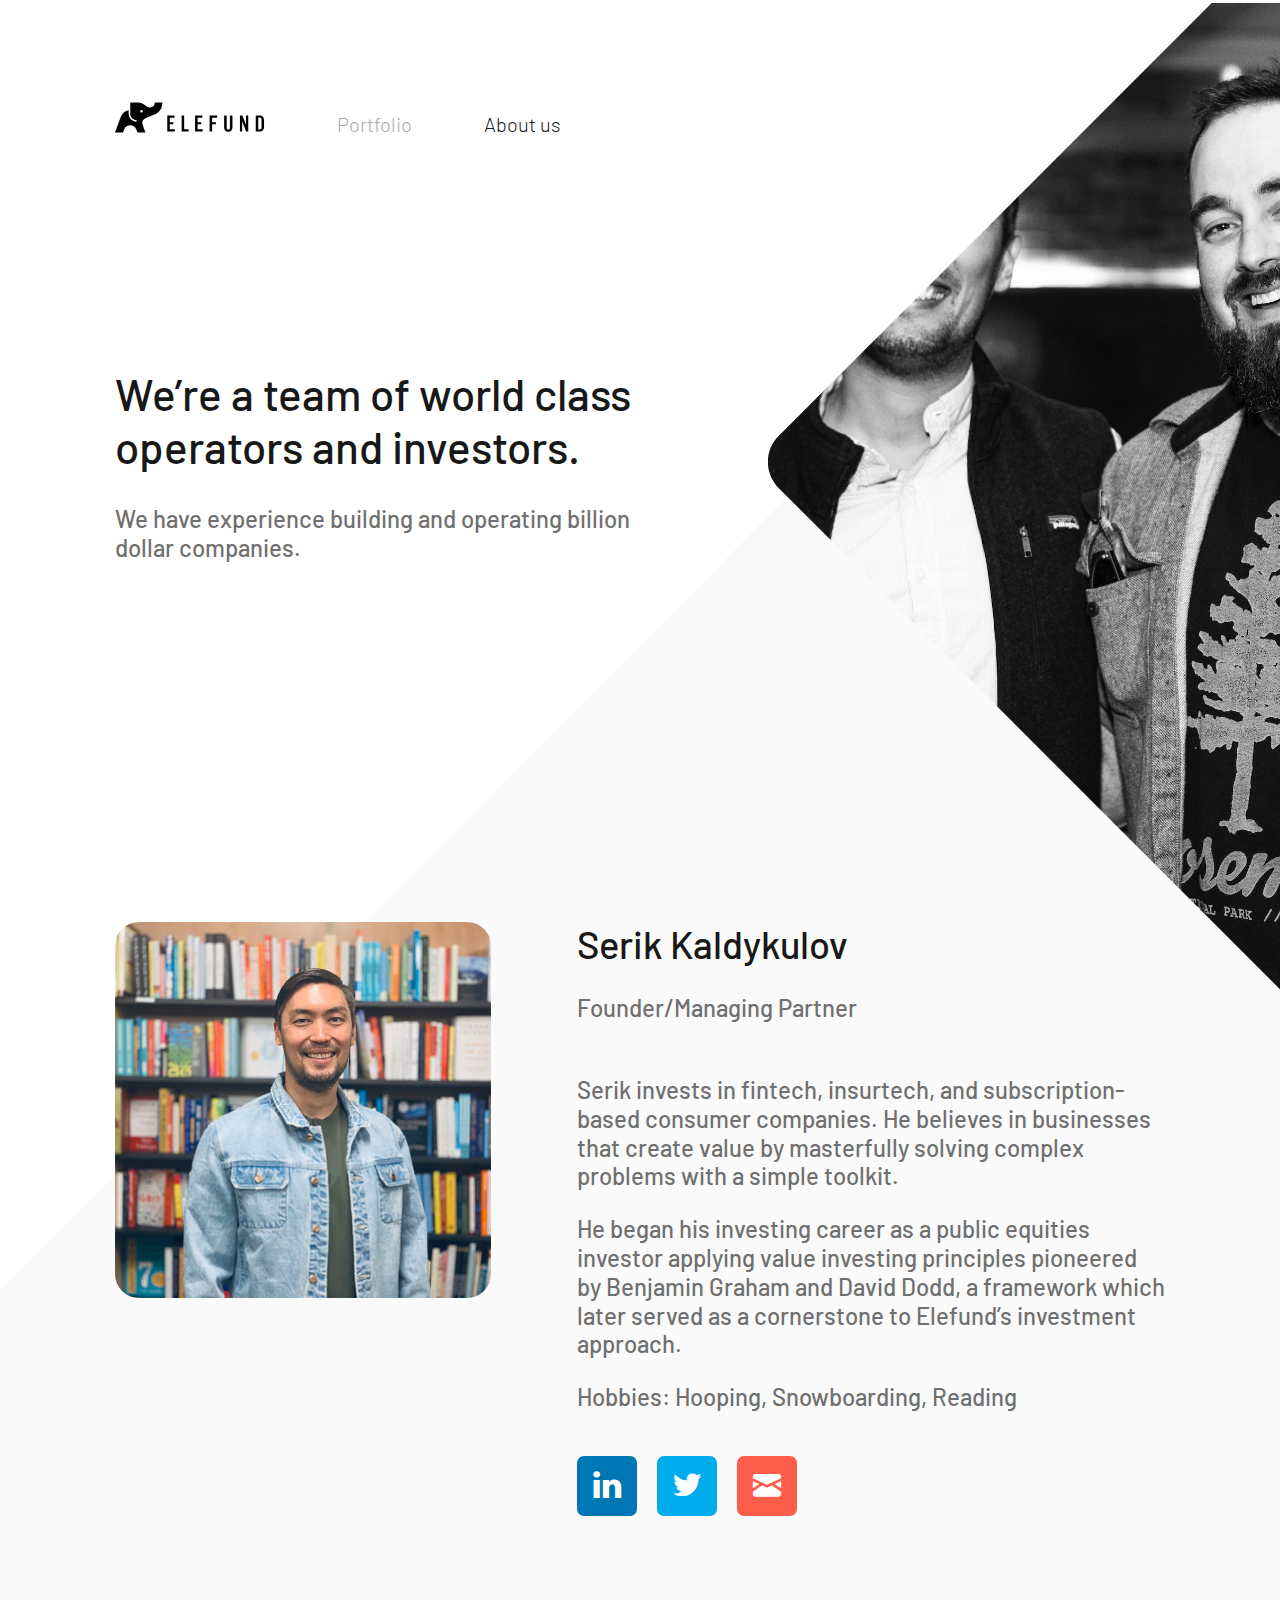
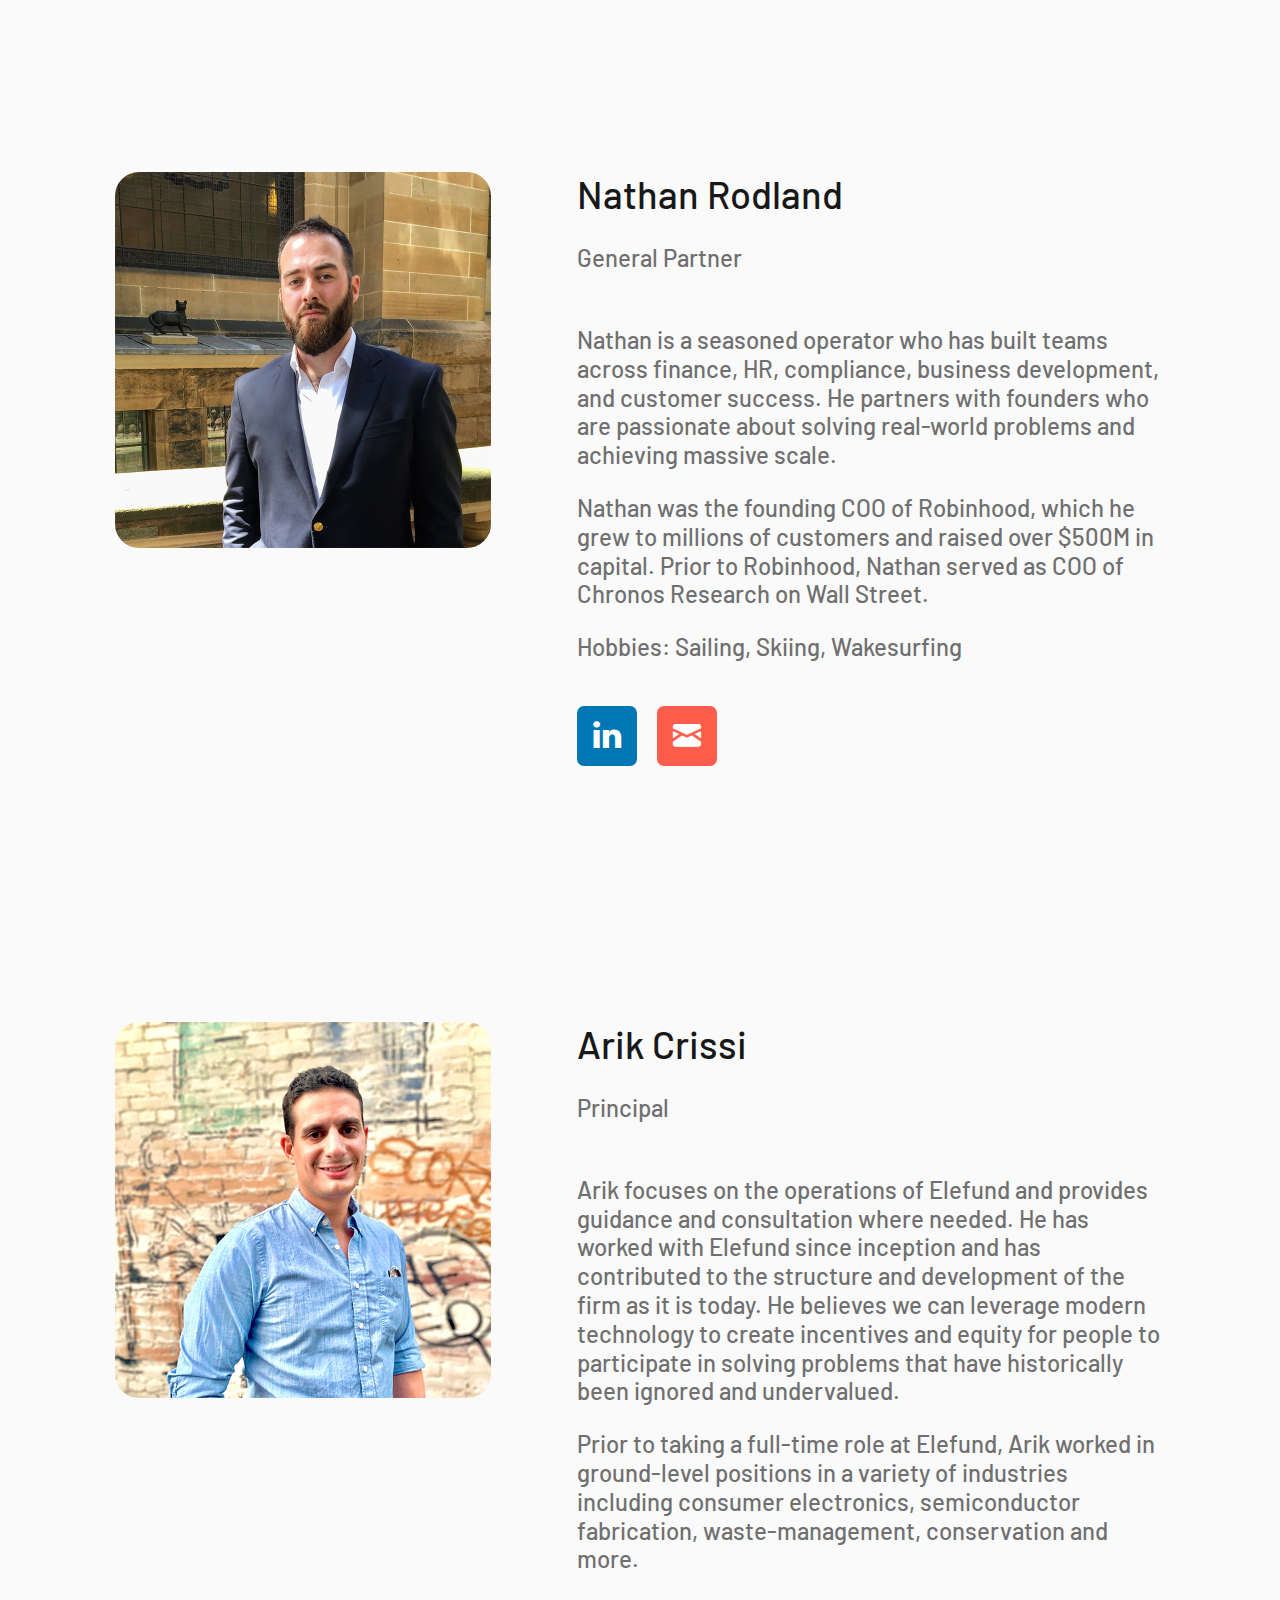
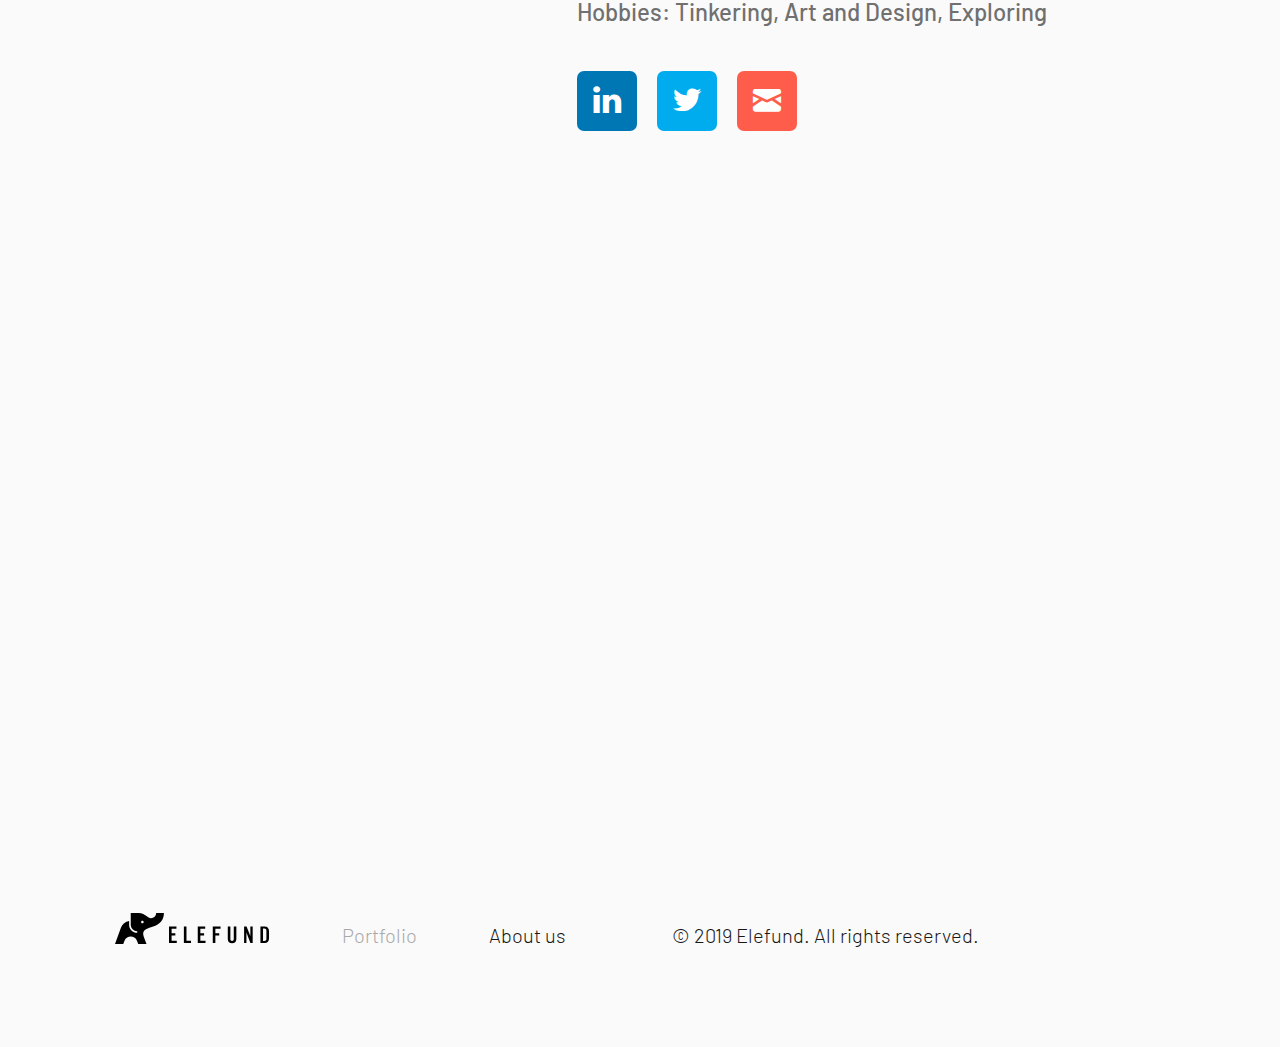
==== commit f528c773: "Pull latest changes" ====
--- a/about/index.html
+++ b/about/index.html
@@ -35,13 +35,10 @@
               </nav>
             </header>
       <section class="content-section hero hero-about">
-        <div class="hero-section-arrow-block">
-          <div class="hero-section-arrow loader"><i class="icomoon icon-arrow-right"></i></div>
-        </div>
         <div class="container">
           <div class="content-shrink-wide">
-            <h1>We’re a team of world-class operators and&nbsp;investors.</h1>
-            <p class="lead">We have experience building and operating billion-dollar&nbsp;companies.</p>
+            <h1>We’re a team of world class operators and&nbsp;investors.</h1>
+            <p class="lead">We have experience building and operating billion dollar companies.</p>
           </div>
         </div>
         <div class="content-image">
@@ -67,6 +64,21 @@
                 </ul>
               </div>
             </li>
+            <li class="team-item"><img class="team-avatar" src="/images/photos/bio-nathan.jpg" width="376" height="376" alt="Nathan Rodland">
+              <div class="team-info">
+                <h2 class="team-name">Nathan Rodland</h2>
+                <p class="lead team-position">General Partner</p>
+                <div class="separator-xs"></div>
+                <p class="lead team-about">Nathan is a seasoned operator who has built teams across finance, HR, compliance, business development, and customer success. He partners with founders who are passionate about solving real-world problems and achieving massive scale.</p>
+                <p class="lead team-about">Nathan was the founding COO of Robinhood, which he grew to millions of customers and raised over $500M in capital. Prior to Robinhood, Nathan served as COO of Chronos Research on Wall Street.</p>
+                <p class="lead team-about">Hobbies: Sailing, Skiing, Wakesurfing</p>
+                <div class="separator"></div>
+                <ul class="team-links">
+                  <li class="team-links-item"><a class="btn-contact btn-linkedin" href="https://www.linkedin.com/in/nrodland/" target="_blank"><i class="icomoon icon-linkedin"></i></a></li>
+                  <li class="team-links-item"><a class="btn-contact btn-mail" href="mailto:nate@elefund.com" target="_blank"><i class="icomoon icon-mail"></i></a></li>
+                </ul>
+              </div>
+            </li>
             <li class="team-item"><img class="team-avatar" src="/images/photos/bio-arik.jpg" width="376" height="376" alt="Arik Crissi">
               <div class="team-info">
                 <h2 class="team-name">Arik Crissi</h2>
@@ -83,21 +95,6 @@
                 </ul>
               </div>
             </li>
-            <li class="team-item"><img class="team-avatar" src="/images/photos/bio-nathan.jpg" width="376" height="376" alt="Nathan Rodland">
-              <div class="team-info">
-                <h2 class="team-name">Nathan Rodland</h2>
-                <p class="lead team-position">General Partner</p>
-                <div class="separator-xs"></div>
-                <p class="lead team-about">Nathan is a seasoned operator who has built teams across finance, HR, compliance, business development, and customer success. He partners with founders who are passionate about solving real-world problems and achieving massive scale.</p>
-                <p class="lead team-about">Nathan was the founding COO of Robinhood, which he grew to millions of customers and raised over $500M in capital. Prior to Robinhood, Nathan served as COO of Chronos Research on Wall Street.</p>
-                <p class="lead team-about">Hobbies: Sailing, Skiing, Wakesurfing</p>
-                <div class="separator"></div>
-                <ul class="team-links">
-                  <li class="team-links-item"><a class="btn-contact btn-linkedin" href="https://www.linkedin.com/in/nrodland/" target="_blank"><i class="icomoon icon-linkedin"></i></a></li>
-                  <li class="team-links-item"><a class="btn-contact btn-mail" href="mailto:nate@elefund.com" target="_blank"><i class="icomoon icon-mail"></i></a></li>
-                </ul>
-              </div>
-            </li>
           </ul>
         </div>
       </section>
@@ -106,16 +103,14 @@
     <div class="overflow">
       <section class="content-section page-about-last animated-section">
         <div class="container">
-          <div class="content-shrink-wide">
-            <h2 class="animate-element">Our Philosophy</h2>
-            <ol class="ol">
-              <li class="lead animate-element-delay">We partner with exceptional entrepreneurs building companies for the&nbsp;ages. </li>
-              <li class="lead animate-element-delay">We invest from the pre-seed through Series A stages of Fintech, Enterprise, and Consumer facing&nbsp;businesses.</li>
-              <li class="lead animate-element-delay">We add value to our portfolio companies through our domain expertise and recent operational&nbsp;experience. </li>
-              <li class="lead animate-element-delay">We leverage our understanding of consumer behavior and experience in finding product-market fit, and we deliver that expertise to our portfolio&nbsp;companies.</li>
-              <li class="lead animate-element-delay">We seek meaning in our work. We’re passionate about developing human capital and building a better future for generations to&nbsp;come.</li>
-            </ol>
-          </div>
+          <h2 class="animate-element">Our Philosophy</h2>
+          <ol class="ol">
+            <li class="lead animate-element-delay">We partner with exceptional entrepreneurs building companies for the&nbsp;ages. </li>
+            <li class="lead animate-element-delay">We invest from the pre-seed through Series A stages of Fintech, Enterprise, and Consumer facing&nbsp;businesses.</li>
+            <li class="lead animate-element-delay">We add value to our portfolio companies through our domain expertise and recent operational&nbsp;experience. </li>
+            <li class="lead animate-element-delay">We leverage our understanding of consumer behavior and experience in finding product-market fit, and we deliver that expertise to our portfolio&nbsp;companies.</li>
+            <li class="lead animate-element-delay">We seek meaning in our work. We’re passionate about developing human capital and building a better future for generations to&nbsp;come.</li>
+          </ol>
         </div>
       </section>
             <footer class="site-footer">
--- a/stylesheets/styles.css
+++ b/stylesheets/styles.css
@@ -1 +1 @@
-/*! normalize.css v8.0.1 | MIT License | github.com/necolas/normalize.css */html{line-height:1.15;-webkit-text-size-adjust:100%}body{margin:0}main{display:block}h1{font-size:2em;margin:.67em 0}hr{box-sizing:content-box;height:0;overflow:visible}pre{font-family:monospace,monospace;font-size:1em}a{background-color:transparent}abbr[title]{border-bottom:none;text-decoration:underline;-webkit-text-decoration:underline dotted;text-decoration:underline dotted}b,strong{font-weight:bolder}code,kbd,samp{font-family:monospace,monospace;font-size:1em}small{font-size:80%}sub,sup{font-size:75%;line-height:0;position:relative;vertical-align:baseline}sub{bottom:-.25em}sup{top:-.5em}img{border-style:none}button,input,optgroup,select,textarea{font-family:inherit;font-size:100%;line-height:1.15;margin:0}button,input{overflow:visible}button,select{text-transform:none}[type=button],[type=reset],[type=submit],button{-webkit-appearance:button}[type=button]::-moz-focus-inner,[type=reset]::-moz-focus-inner,[type=submit]::-moz-focus-inner,button::-moz-focus-inner{border-style:none;padding:0}[type=button]:-moz-focusring,[type=reset]:-moz-focusring,[type=submit]:-moz-focusring,button:-moz-focusring{outline:1px dotted ButtonText}fieldset{padding:.35em .75em .625em}legend{box-sizing:border-box;color:inherit;display:table;max-width:100%;padding:0;white-space:normal}progress{vertical-align:baseline}textarea{overflow:auto}[type=checkbox],[type=radio]{box-sizing:border-box;padding:0}[type=number]::-webkit-inner-spin-button,[type=number]::-webkit-outer-spin-button{height:auto}[type=search]{-webkit-appearance:textfield;outline-offset:-2px}[type=search]::-webkit-search-decoration{-webkit-appearance:none}::-webkit-file-upload-button{-webkit-appearance:button;font:inherit}details{display:block}summary{display:list-item}[hidden],template{display:none}@font-face{font-family:icomoon;src:url(/fonts/icomoon.woff2) format("woff2"),url(/fonts/icomoon.woff) format("woff");font-weight:400;font-style:normal}.icomoon{font-size:70%}.icomoon:before{font-family:icomoon!important;speak:none;font-style:normal;font-weight:400;font-variant:normal;text-transform:none;line-height:1;-webkit-font-smoothing:antialiased;-moz-osx-font-smoothing:grayscale}.icon-twitter:before{content:"\e900"}.icon-arrow-right:before{content:"\e901"}.icon-close:before{content:"\e902"}.icon-linkedin:before{content:"\e903"}.icon-mail:before{content:"\e904"}.slick-slider{box-sizing:border-box;-webkit-touch-callout:none;-webkit-user-select:none;-moz-user-select:none;-ms-user-select:none;user-select:none;-ms-touch-action:pan-y;touch-action:pan-y;-webkit-tap-highlight-color:transparent}.slick-list,.slick-slider{position:relative;display:block}.slick-list{margin:0;padding:0;height:100%}.slick-list:focus{outline:none}.slick-list.dragging{cursor:pointer;cursor:hand}.slick-slider .slick-list,.slick-slider .slick-track{transform:translateZ(0)}.slick-track{position:relative;left:0;top:0;display:block;margin-left:auto;margin-right:auto;height:100%}.slick-track:after,.slick-track:before{content:"";display:table}.slick-track:after{clear:both}.slick-loading .slick-track{visibility:hidden}.slick-slide{float:left;height:100%;min-height:1px;display:none;outline:none}.slick-slide .content-section{display:-ms-flexbox!important;display:flex!important}.slick-slide.slick-loading img{display:none}.slick-slide.dragging img{pointer-events:none}.slick-initialized .slick-slide{display:-ms-flexbox;display:flex}.slick-loading .slick-slide{visibility:hidden}.slick-vertical .slick-slide{display:block;height:auto;border:1px solid transparent}.slick-arrow.slick-hidden{display:none}*,:after,:before{box-sizing:border-box}body{font:500 20px/1.2 Barlow,sans-serif;color:#181818;position:relative}@media (min-width:1200px){body{font-size:24px}}a{text-decoration:none;color:inherit}img{vertical-align:top}button{cursor:pointer;outline:none}.container{width:100%;max-width:1080px;padding:0 15px;margin-left:auto;margin-right:auto}.body-bg{position:absolute;top:0;left:0;z-index:-1;width:100%;height:100%;display:-ms-flexbox;display:flex;-ms-flex-direction:column;flex-direction:column}.body-bg-cut{width:100%;margin-top:30%}@media (min-width:768px){.body-bg-cut{margin-top:0}}.body-bg-filler{-ms-flex-positive:1;flex-grow:1;background:#fafafa}.h1,h1{font-size:20px;font-weight:500;margin-top:.7em;margin-bottom:.7em}@media (min-width:768px){.h1,h1{font-size:34px}}@media (min-width:1200px){.h1,h1{font-size:44px}}.h2,h2{font-size:20px;font-weight:500;margin-top:.7em;margin-bottom:.7em}@media (min-width:768px){.h2,h2{font-size:30px}}@media (min-width:1200px){.h2,h2{font-size:38px}}.ol li+li,.ul li+li{margin-top:20px}.lead{font-size:16px;color:#707070}.lead a:hover{text-decoration:underline}@media (min-width:768px){.lead{font-size:20px}}@media (min-width:1200px){.lead{font-size:24px}}.icomoon-pad-left{padding-left:12px}.icomoon-pad-right{padding-right:12px}.d-none{display:none!important}@media (min-width:768px){.d-sm-none{display:none!important}}@media (min-width:768px){.d-sm-block{display:block!important}}.site-header{position:relative;z-index:6}.site-footer{font-size:12px;font-weight:300}@media (max-width:767px){.site-footer{padding:0 0 0 40px}}.site-footer .site-nav{display:-ms-flexbox;display:flex;-ms-flex-align:end;align-items:flex-end}@media (max-width:767px){.site-footer .site-nav{-ms-flex-wrap:wrap;flex-wrap:wrap;font-size:12px}}@media (max-width:1199px){.site-footer .site-nav{-ms-flex-wrap:wrap;flex-wrap:wrap;font-size:14px;margin-bottom:40px}}.site-footer .copyright{margin-top:15px}@media (max-width:991px){.site-footer .copyright{width:100%}}@media (min-width:992px){.site-footer .copyright{margin-top:0;margin-left:72px}}@media (min-width:1200px){.site-footer .copyright{margin-top:0;margin-left:106px}}@media (max-width:991px){.site-footer .logo{width:75px;height:16px}}.site-nav{font-weight:300;font-size:20px;line-height:1;margin:20px 0}@media (min-width:768px){.site-nav{margin:102px 0 102px 115px}}.site-nav-list{list-style:none;margin:0;padding:0;display:-ms-flexbox;display:flex;-ms-flex-align:center;align-items:center}@media (min-width:768px){.site-nav-list{-ms-flex-align:end;align-items:flex-end}}.site-nav-item+.site-nav-item{margin-left:10px}@media (min-width:768px){.site-nav-item+.site-nav-item{margin-left:72px}}@media (min-width:768px){.site-nav-item.logo{margin-left:0}}.site-nav-item.active .site-nav-link{color:#181818;text-decoration:none}.site-nav-link{color:#a9a9a9;text-decoration:none}.site-nav-link:hover{text-decoration:underline}.toggle-mobile-menu{padding:10px 16px 10px 0;background:transparent;border:0}.toggle-mobile-menu .line{background:#000;width:16px;height:2px;margin:4px 0}.is-mobile-menu-active{overflow:hidden}.is-mobile-menu-active .site-menu-mobile{display:-ms-flexbox;display:flex;transform:translateX(0)}.is-mobile-menu-active .site-menu-mobile-backdrop{display:block}.site-menu-mobile{display:none;position:fixed;top:0;left:0;width:80%;height:100%;background:#1b1b1b;font-size:15px;text-align:center;display:-ms-flexbox;display:flex;-ms-flex-direction:column;flex-direction:column;color:#fff;z-index:7;padding:36px 0 60px;transform:translateX(-100%);transition:transform .1s linear}.site-menu-mobile-list{list-style:none;padding:0;margin:0;-ms-flex-positive:1;flex-grow:1}.site-menu-mobile-logo{margin-bottom:22px}.site-menu-mobile-link{color:#fff;display:block;padding:15px 30px}.site-menu-mobile-link.is-active{background:#141414}.site-menu-mobile-copyright{font-size:11px}.site-menu-mobile-backdrop{z-index:5;position:fixed;top:0;left:0;width:100%;height:100%;display:none}@keyframes a{0%{width:0}80%{width:0}to{width:120vh}}.content-section{min-height:60vh;position:relative;display:-ms-flexbox;display:flex;-ms-flex-direction:column;flex-direction:column;-ms-flex-pack:center;justify-content:center;padding:0 25px}@media (min-width:768px){.content-section{min-height:80vh;padding:100px}}@media (min-width:992px){.content-section{min-height:100vh;margin-bottom:-10vh}}.content-section.next{min-height:0}@media (max-width:767px){.content-section.next{padding-top:60px}}@media (max-width:767px){.content-section.hero{min-height:calc(100vh - 76px);padding-top:240px;padding-bottom:0}.content-section.hero .container{position:relative;z-index:2}}@media (min-width:768px){.content-section.hero{margin-top:-224px}}@media (min-width:992px){.content-section.hero-about{min-height:100vh}}@media (min-width:1200px){.content-section.hero-about .img-clip img{margin-top:9vh;height:94%}}.content-section.page-home-last{min-height:80vh}@media (max-width:767px){.content-section.page-home-last{-ms-flex-pack:start;justify-content:flex-start;margin-bottom:15vh}.content-section.page-home-last .content-image{top:15%;height:100%}}.content-section.page-home-last .container{z-index:2}.content-section.page-about-last{min-height:80vh}@media (max-width:767px){.content-section.page-about-last{min-height:120vh;-ms-flex-pack:start;justify-content:flex-start;margin-top:60px;margin-bottom:100px}}.content-shrink{max-width:70%}@media (min-width:768px){.content-shrink{max-width:60%}}@media (min-width:992px){.content-shrink{max-width:38%}}.content-shrink-wide{max-width:54%}@media (max-width:767px){.content-shrink-wide{max-width:60%;padding-left:10%}}@media (max-width:991px){.content-shrink-wide{max-width:70%;padding-left:15%}}.content-shrink-wide.no-mobile-padding{padding-left:0}.content-image{position:absolute;top:-50vh;left:20%;width:90%;height:140vh;z-index:1}@media (min-width:768px){.content-image{top:-25vh;left:60%;width:60%;height:120vh}}@media (min-width:992px){.content-image{top:-10vh}}.content-image img{display:block;position:absolute;top:0;left:0;width:100%;height:100%;object-fit:cover;object-position:center top}@media (max-width:767px){.content-image img{height:580px;margin-top:39vh}}.content-image.top{top:0}.content-image.left{left:auto;right:60%}.content-image-filler{z-index:2}.content-image-filler .img-clip{position:relative;height:100%}.content-image-filler .filler{display:none;visibility:hidden;width:0;background:transparent;border-radius:50%;transform:translateY(-50%);position:absolute;top:50%;left:0;transition:width .5s ease-in;z-index:2}.content-image-filler .filler:before{content:"";display:block;padding-bottom:100%}.content-image-filler .filler.animate{background:#62cb9c;visibility:visible;animation:a 5s ease-in forwards 1}@media (min-width:768px){.content-image-filler .filler{display:block}}.content-centered{margin-left:auto;margin-right:auto}.btn{color:#fff;width:328px;padding:20px 50px;display:inline-block;vertical-align:top;position:relative}@media (max-width:767px){.btn{font-size:16px;width:216px;padding:13px 26px}}.btn:hover .btn-bg{filter:drop-shadow(0 16px 32px rgba(0,0,0,.4))}.btn-bg{position:absolute;top:0;left:0;width:100%;height:100%;object-fit:contain;z-index:-1;transition:filter .2s ease-in}.btn-round-blue{position:absolute;top:50%;right:0;padding:0 0 0 10px;width:48px;height:96px;background-image:linear-gradient(225deg,#5763dc,#62b4e6);display:-ms-flexbox;display:flex;-ms-flex-direction:column;flex-direction:column;-ms-flex-align:center;align-items:center;-ms-flex-pack:center;justify-content:center;color:#fff;font-size:30px;line-height:1;border:0;border-radius:48px 0 0 48px;cursor:pointer;transform:translateY(-50%);transition:box-shadow .2s ease-in-out}.btn-round-blue:hover{box-shadow:0 16px 32px 0 rgba(0,0,0,.4)}@media (min-width:992px){.btn-round-blue{width:121px;height:242px;border-radius:121px 0 0 121px;font-size:72px;padding:0 0 0 20px}}.btn-contact{width:36px;height:36px;font-size:20px;line-height:36px;border-radius:7px;text-align:center;display:block;color:#fff;transition:box-shadow .2s ease-in-out}.btn-contact:hover{box-shadow:0 16px 32px 0 rgba(0,0,0,.4)}.btn-contact .icomoon{vertical-align:top}@media (min-width:768px){.btn-contact{width:60px;height:60px;line-height:60px;font-size:40px}}.btn-linkedin{background:#0077b5}.btn-twitter{background:#00acee}.btn-mail{background:#ff5d4b}.overflow{overflow:hidden}.separator-xs{height:5px}.separator-sm{height:10px}.separator{height:20px}.separator-md{height:30px}.separator-lg{height:40px}.is-modal-active{overflow:hidden}.is-modal-active .modal{display:block}.modal{display:none;position:fixed;z-index:10}.modal,.modal-backdrop{top:0;left:0;width:100%;height:100%}.modal-backdrop{position:absolute;z-index:11;background:rgba(0,0,0,.75)}.modal-container{position:absolute;z-index:12;top:50%;left:50%;width:805px;max-width:calc(100% - 40px);max-height:calc(100% - 40px);padding:20px;background:#fff;border-radius:24px;transform:translate(-50%,-50%);display:-ms-flexbox;display:flex}@media (max-width:767px){.modal-container{font-size:16px}}@media (min-width:768px){.modal-container{padding:70px 77px}}.modal-close{position:absolute;top:15px;right:15px;background:transparent;border:0;box-shadow:none;cursor:pointer;font-size:18px;padding:10px}@media (min-width:768px){.modal-close{top:37px;right:37px;font-size:24px}}.modal-body{max-height:100%;overflow:auto}.company-head,.company-logo{display:-ms-flexbox;display:flex;-ms-flex-align:center;align-items:center}.company-logo{width:100px;height:100px;-ms-flex-pack:center;justify-content:center;border-radius:24px}.company-logo .img{max-width:70%;max-height:70%}@media (min-width:768px){.company-logo{width:208px;height:208px}}.company-info{padding-left:30px}@media (min-width:768px){.company-info{padding-left:84px}}.company-info .lead{margin-top:14px;margin-bottom:0}.company-name{margin:0}.company-body{color:#707070;margin-top:34px;margin-bottom:46px}@media (min-width:768px){.company-body{margin-top:68px;margin-bottom:95px}}.company-footer{text-align:right}.company-footer a:hover{text-decoration:underline}.company-footer a+a{margin-left:30px}.img-clip{height:100%;-webkit-mask-image:url([data-uri]);mask-image:url([data-uri]);-webkit-mask-repeat:no-repeat;mask-repeat:no-repeat;-webkit-mask-size:auto 100%;mask-size:auto 100%}.logo-clip{z-index:1;position:absolute;top:50%;left:-5%;transform:translate(-50%,-50%);width:40vw;font-size:100px;color:#fff;display:-ms-flexbox;display:flex;-ms-flex-align:center;align-items:center;-ms-flex-pack:end;justify-content:flex-end}.logo-clip:before{content:"";display:block;width:100%;padding-bottom:100%;border-radius:63px;position:absolute;top:50%;left:50%;transform:translate(-50%,-50%) rotate(-45deg)}@media (max-width:1199px){.logo-clip{font-size:62px}.logo-clip:before{width:100%;padding-bottom:100%;transform:translate(-50%,-50%) rotate(-45deg);border-radius:40px}.logo-clip .img{width:auto;height:40px}}@media (min-width:992px) and (max-width:1199px){.logo-clip:before{transform:translate(-56%,-50%) rotate(-45deg)}.logo-clip .img{min-width:120px;height:30px;object-fit:contain;object-position:center}}@media (max-width:767px){.logo-clip:before{border-radius:20px}.logo-clip .img{height:26px;left:5vw}}.logo-clip.brand-robinhood:before{background:#62cb9c}.logo-clip.brand-carta:before{background:#4895e5}.logo-clip.brand-calm:before{background-image:linear-gradient(180deg,#5863dd,#61b1e6)}.logo-clip.brand-twitter:before{background:#4c9eeb}.logo-clip .icomoon,.logo-clip .img{position:relative;z-index:2}@keyframes b{0%{transform:rotate(135deg)}to{transform:rotate(315deg)}}@keyframes c{0%{left:0;transform:translate(-50%,-50%)}80%{left:0;transform:translate(-50%,-50%)}to{left:60.6vw;transform:translateY(-50%)}}@media (min-width:992px){@keyframes c{0%{left:0;transform:translate(-50%,-50%)}80%{left:0;transform:translate(-50%,-50%)}to{left:60.45vw;transform:translateY(-50%)}}}.hero-section-arrow{width:48px;height:48px;background:#62cb9c;color:#fff;font-size:16px;border:0;transform:translateX(-50%);border-radius:0 50% 50% 0;padding-left:28px;display:-ms-flexbox;display:flex;-ms-flex-direction:column;flex-direction:column;-ms-flex-pack:center;justify-content:center;-ms-flex-align:start;align-items:flex-start;position:relative;z-index:4}@media (min-width:768px){.hero-section-arrow{width:90px;height:90px;font-size:34px;padding-left:45px}.hero-section-arrow.loader:before{content:"";display:block;width:108px;height:108px;border:4px solid #b2b2b2;border-color:transparent #b2b2b2 #b2b2b2 transparent;position:absolute;top:-9px;left:-9px;border-radius:50%;visibility:hidden}.hero-section-arrow.loader.animate:before{visibility:visible;animation:b 3.3s ease-in forwards}}.hero-section-arrow-block{position:absolute;height:40vh;top:0;left:0;display:-ms-flexbox;display:flex;-ms-flex-direction:column;flex-direction:column;-ms-flex-pack:center;justify-content:center}@media (min-width:768px){.hero-section-arrow-block{height:69vh}}@media (min-width:992px){.hero-section-arrow-block{height:100vh}}.hero-section-arrow-mover{display:none}@media (min-width:768px){.hero-section-arrow-mover{width:90px;height:90px;background:#62cb9c;display:block;z-index:3;border-radius:50%;position:absolute;top:50%;transform:translate(-50%,-50%);visibility:hidden}.hero-section-arrow-mover.animate{visibility:visible;animation:c 4.15s ease-in forwards}}.hero-section-slider{position:relative}@media (max-width:767px){.hero-section-slider{min-height:calc(90vh - 76px);padding-bottom:0}.hero-section-slider .content-section{padding-top:294px}}@media (min-width:768px){.hero-section-slider{margin-top:-224px}}.portfolio-grid{display:-ms-flexbox;display:flex;-ms-flex-wrap:wrap;flex-wrap:wrap;-ms-flex-align:stretch;align-items:stretch;margin:0 -10px;padding:0;list-style:none}@media (min-width:1200px){.portfolio-grid{margin:0 -40px}}.portfolio-item{padding:20px 10px 0;width:50%}@media (min-width:768px){.portfolio-item{width:25%}}@media (min-width:1200px){.portfolio-item{padding:64px 40px 0}}.portfolio-link{background:#fff;display:-ms-flexbox;display:flex;-ms-flex-direction:column;flex-direction:column;-ms-flex-pack:center;justify-content:center;-ms-flex-align:center;align-items:center;padding-bottom:100%;position:relative;border-radius:24px;transition:box-shadow .2s linear}.portfolio-link:hover{box-shadow:0 16px 32px rgba(0,0,0,.4)}.portfolio-image{max-width:90px;max-height:90px;position:absolute;top:50%;left:50%;transform:translate(-50%,-50%)}@media (min-width:992px){.portfolio-image{max-width:118px;max-height:118px}}.brand-calm{background-image:linear-gradient(0,#5863dd,#61b1e6)}.brand-robinhood{background:#62cb9c}.brand-carta{background:#4895e5}.brand-citybldr{background:#59b4e4}.brand-boost{background:#882366}.brand-pie-insurance{background:#ff961a}.brand-commonstock{background:#6ce5bf}.brand-nimbella{background:#4d7188}.brand-workramp{background:#336bc3}.brand-secfi{background:#4962dd}.brand-capture-technologies{background:#ffbe00}.brand-landed{background:#4aa270}.brand-beyond-games{background-image:linear-gradient(90deg,#dc4a63,#f7cf47)}.brand-pogoseat{background:#ac352a}.brand-astranis{background:#5cc4c0}.brand-fleet{background:#4cb2a2}.brand-radar{background:#7bf79f}.brand-hyperloop-one{background:#000}.brand-ubeam{background:#4ba6e1}.brand-fastly{background:#ff282d}.brand-loona{background:#0d031d}.brand-achroma{background:#1dc1dd}.brand-10by10,.brand-hotel-engine{background:#000}.brand-careport-health{background:#449bd8}.brand-handle{background:#367ef9}.team-list{list-style:none;margin:0;padding:0}.team-item+.team-item{margin-top:135px}@media (min-width:768px){.team-item{display:-ms-flexbox;display:flex;-ms-flex-align:start;align-items:flex-start}.team-item+.team-item{margin-top:256px}}.team-avatar{border-radius:24px;-ms-flex-negative:0;flex-shrink:0}@media (max-width:767px){.team-avatar{width:128px;height:128px;border-radius:10px}}@media (max-width:1199px){.team-avatar{width:160px;height:160px;border-radius:14px}}@media (min-width:768px){.team-info{padding-left:36px}}@media (min-width:1200px){.team-info{padding-left:86px}}.team-links{list-style:none;margin:0;padding:0;display:-ms-flexbox;display:flex}.team-links-item{margin-right:30px}@media (min-width:768px) and (max-width:1199px){.team-name{margin-top:0}}.latest-tweet ul{padding:0;list-style:none}.js-slider>.js-slider-item:not(:first-child),.latest-tweet .interact{display:none}.animate-element{transition:opacity .4s linear,transform .4s linear}.animate-element.offset{opacity:0;transform:translateY(30%)}.animate-element-delay{transition:opacity .4s linear,transform .4s linear;transition-delay:.05s}.animate-element-delay.offset{opacity:0;transform:translateY(30%)}.home-portfolio-section{padding-left:0;padding-right:0}+/*! normalize.css v8.0.1 | MIT License | github.com/necolas/normalize.css */html{line-height:1.15;-webkit-text-size-adjust:100%}body{margin:0}main{display:block}h1{font-size:2em;margin:.67em 0}hr{box-sizing:content-box;height:0;overflow:visible}pre{font-family:monospace,monospace;font-size:1em}a{background-color:transparent}abbr[title]{border-bottom:none;text-decoration:underline;-webkit-text-decoration:underline dotted;text-decoration:underline dotted}b,strong{font-weight:bolder}code,kbd,samp{font-family:monospace,monospace;font-size:1em}small{font-size:80%}sub,sup{font-size:75%;line-height:0;position:relative;vertical-align:baseline}sub{bottom:-.25em}sup{top:-.5em}img{border-style:none}button,input,optgroup,select,textarea{font-family:inherit;font-size:100%;line-height:1.15;margin:0}button,input{overflow:visible}button,select{text-transform:none}[type=button],[type=reset],[type=submit],button{-webkit-appearance:button}[type=button]::-moz-focus-inner,[type=reset]::-moz-focus-inner,[type=submit]::-moz-focus-inner,button::-moz-focus-inner{border-style:none;padding:0}[type=button]:-moz-focusring,[type=reset]:-moz-focusring,[type=submit]:-moz-focusring,button:-moz-focusring{outline:1px dotted ButtonText}fieldset{padding:.35em .75em .625em}legend{box-sizing:border-box;color:inherit;display:table;max-width:100%;padding:0;white-space:normal}progress{vertical-align:baseline}textarea{overflow:auto}[type=checkbox],[type=radio]{box-sizing:border-box;padding:0}[type=number]::-webkit-inner-spin-button,[type=number]::-webkit-outer-spin-button{height:auto}[type=search]{-webkit-appearance:textfield;outline-offset:-2px}[type=search]::-webkit-search-decoration{-webkit-appearance:none}::-webkit-file-upload-button{-webkit-appearance:button;font:inherit}details{display:block}summary{display:list-item}[hidden],template{display:none}@font-face{font-family:icomoon;src:url(/fonts/icomoon.woff2) format("woff2"),url(/fonts/icomoon.woff) format("woff");font-weight:400;font-style:normal}.icomoon{font-size:70%}.icomoon:before{font-family:icomoon!important;speak:none;font-style:normal;font-weight:400;font-variant:normal;text-transform:none;line-height:1;-webkit-font-smoothing:antialiased;-moz-osx-font-smoothing:grayscale}.icon-twitter:before{content:"\e900"}.icon-arrow-right:before{content:"\e901"}.icon-close:before{content:"\e902"}.icon-linkedin:before{content:"\e903"}.icon-mail:before{content:"\e904"}.slick-slider{box-sizing:border-box;-webkit-touch-callout:none;-webkit-user-select:none;-moz-user-select:none;-ms-user-select:none;user-select:none;-ms-touch-action:pan-y;touch-action:pan-y;-webkit-tap-highlight-color:transparent}.slick-list,.slick-slider{position:relative;display:block}.slick-list{margin:0;padding:0;height:100%}.slick-list:focus{outline:none}.slick-list.dragging{cursor:pointer;cursor:hand}.slick-slider .slick-list,.slick-slider .slick-track{transform:translateZ(0)}.slick-track{position:relative;left:0;top:0;display:block;margin-left:auto;margin-right:auto;height:100%}.slick-track:after,.slick-track:before{content:"";display:table}.slick-track:after{clear:both}.slick-loading .slick-track{visibility:hidden}.slick-slide{float:left;height:100%;min-height:1px;display:none;outline:none}.slick-slide .content-section{display:-ms-flexbox!important;display:flex!important}.slick-slide.slick-loading img{display:none}.slick-slide.dragging img{pointer-events:none}.slick-initialized .slick-slide{display:-ms-flexbox;display:flex}.slick-loading .slick-slide{visibility:hidden}.slick-vertical .slick-slide{display:block;height:auto;border:1px solid transparent}.slick-arrow.slick-hidden{display:none}*,:after,:before{box-sizing:border-box}body{font:500 20px/1.2 Barlow,sans-serif;color:#181818;position:relative}@media (min-width:1200px){body{font-size:24px}}a{text-decoration:none;color:inherit}img{vertical-align:top}button{cursor:pointer;outline:none}.container{width:100%;max-width:1080px;padding:0 15px;margin-left:auto;margin-right:auto}.body-bg{position:absolute;top:0;left:0;z-index:-1;width:100%;height:100%;display:-ms-flexbox;display:flex;-ms-flex-direction:column;flex-direction:column}.body-bg-cut{width:100%;margin-top:30%}@media (min-width:768px){.body-bg-cut{margin-top:0}}.body-bg-filler{-ms-flex-positive:1;flex-grow:1;background:#fafafa}.h1,h1{font-size:20px;font-weight:500;margin-top:.7em;margin-bottom:.7em}@media (min-width:768px){.h1,h1{font-size:34px}}@media (min-width:1200px){.h1,h1{font-size:44px}}.h2,h2{font-size:20px;font-weight:500;margin-top:.7em;margin-bottom:.7em}@media (min-width:768px){.h2,h2{font-size:30px}}@media (min-width:1200px){.h2,h2{font-size:38px}}.ol li+li,.ul li+li{margin-top:20px}.lead{font-size:16px;color:#707070}.lead a:hover{text-decoration:underline}@media (min-width:768px){.lead{font-size:20px}}@media (min-width:1200px){.lead{font-size:24px}}.icomoon-pad-left{padding-left:12px}.icomoon-pad-right{padding-right:12px}.d-none{display:none!important}@media (min-width:768px){.d-sm-none{display:none!important}}@media (min-width:768px){.d-sm-block{display:block!important}}.site-header{position:relative;z-index:6}.site-footer{font-size:12px;font-weight:300}@media (max-width:767px){.site-footer{padding:0 0 0 40px}}.site-footer .site-nav{display:-ms-flexbox;display:flex;-ms-flex-align:end;align-items:flex-end}@media (max-width:767px){.site-footer .site-nav{-ms-flex-wrap:wrap;flex-wrap:wrap;font-size:12px}}@media (max-width:1199px){.site-footer .site-nav{-ms-flex-wrap:wrap;flex-wrap:wrap;font-size:14px;margin-bottom:40px}}.site-footer .copyright{margin-top:15px}@media (max-width:991px){.site-footer .copyright{width:100%}}@media (min-width:992px){.site-footer .copyright{margin-top:0;margin-left:72px}}@media (min-width:1200px){.site-footer .copyright{margin-top:0;margin-left:106px}}@media (max-width:991px){.site-footer .logo{width:75px;height:16px}}.site-nav{font-weight:300;font-size:20px;line-height:1;margin:20px 0}@media (min-width:768px){.site-nav{margin:102px 0 102px 115px}}.site-nav-list{list-style:none;margin:0;padding:0;display:-ms-flexbox;display:flex;-ms-flex-align:center;align-items:center}@media (min-width:768px){.site-nav-list{-ms-flex-align:end;align-items:flex-end}}.site-nav-item+.site-nav-item{margin-left:10px}@media (min-width:768px){.site-nav-item+.site-nav-item{margin-left:72px}}@media (min-width:768px){.site-nav-item.logo{margin-left:0}}.site-nav-item.active .site-nav-link{color:#181818;text-decoration:none}.site-nav-link{color:#a9a9a9;text-decoration:none}.site-nav-link:hover{text-decoration:underline}.toggle-mobile-menu{padding:10px 16px 10px 0;background:transparent;border:0}.toggle-mobile-menu .line{background:#000;width:16px;height:2px;margin:4px 0}.is-mobile-menu-active{overflow:hidden}.is-mobile-menu-active .site-menu-mobile{display:-ms-flexbox;display:flex;transform:translateX(0)}.is-mobile-menu-active .site-menu-mobile-backdrop{display:block}.site-menu-mobile{display:none;position:fixed;top:0;left:0;width:80%;height:100%;background:#1b1b1b;font-size:15px;text-align:center;display:-ms-flexbox;display:flex;-ms-flex-direction:column;flex-direction:column;color:#fff;z-index:7;padding:36px 0 60px;transform:translateX(-100%);transition:transform .1s linear}.site-menu-mobile-list{list-style:none;padding:0;margin:0;-ms-flex-positive:1;flex-grow:1}.site-menu-mobile-logo{margin-bottom:22px}.site-menu-mobile-link{color:#fff;display:block;padding:15px 30px}.site-menu-mobile-link.is-active{background:#141414}.site-menu-mobile-copyright{font-size:11px}.site-menu-mobile-backdrop{z-index:5;position:fixed;top:0;left:0;width:100%;height:100%;display:none}@keyframes a{0%{width:0}80%{width:0}to{width:120vh}}.content-section{min-height:60vh;position:relative;display:-ms-flexbox;display:flex;-ms-flex-direction:column;flex-direction:column;-ms-flex-pack:center;justify-content:center;padding:0 25px}@media (min-width:768px){.content-section{min-height:80vh;padding:100px}}@media (min-width:992px){.content-section{min-height:100vh;margin-bottom:-10vh}}.content-section.next{min-height:0}@media (max-width:767px){.content-section.next{padding-top:60px}}@media (max-width:767px){.content-section.hero{min-height:calc(100vh - 76px);padding-top:240px;padding-bottom:0}.content-section.hero .container{position:relative;z-index:2}}@media (min-width:768px){.content-section.hero{margin-top:-224px}}@media (min-width:992px){.content-section.hero-about{min-height:100vh}}@media (min-width:1200px){.content-section.hero-about .img-clip img{margin-top:9vh;height:94%}}.content-section.page-home-last{min-height:80vh}@media (max-width:767px){.content-section.page-home-last{-ms-flex-pack:start;justify-content:flex-start;margin-bottom:15vh}.content-section.page-home-last .content-image{height:100%;left:40%}.content-section.page-home-last .content-image img{margin-top:0}}@media (min-width:1200px){.content-section.page-home-last .content-image img{object-position:25% top}}.content-section.page-home-last .container{z-index:2}.content-section.page-about-last{min-height:80vh}@media (max-width:767px){.content-section.page-about-last{min-height:120vh;-ms-flex-pack:start;justify-content:flex-start;margin-top:60px;margin-bottom:100px}}.content-shrink{max-width:70%}@media (min-width:768px){.content-shrink{max-width:60%}}@media (min-width:992px){.content-shrink{max-width:38%}}.content-shrink-wide{max-width:54%}@media (max-width:767px){.content-shrink-wide{max-width:60%;padding-left:10%}}@media (max-width:991px){.content-shrink-wide{max-width:70%;padding-left:15%}}.content-shrink-wide.no-mobile-padding{padding-left:0}.content-image{position:absolute;top:-50vh;left:20%;width:90%;height:140vh;z-index:1}@media (min-width:768px){.content-image{top:-25vh;left:60%;width:60%;height:120vh}}@media (min-width:992px){.content-image{top:-10vh}}.content-image img{display:block;position:absolute;top:0;left:0;width:100%;height:100%;object-fit:cover;object-position:center top}@media (max-width:767px){.content-image img{height:580px;margin-top:39vh}}.content-image.top{top:0}.content-image.left{left:auto;right:60%}.content-image-filler{z-index:2}.content-image-filler .img-clip{position:relative;height:100%}.content-image-filler .filler{display:none;visibility:hidden;width:0;background:transparent;border-radius:50%;transform:translateY(-50%);position:absolute;top:50%;left:0;transition:width .5s ease-in;z-index:2}.content-image-filler .filler:before{content:"";display:block;padding-bottom:100%}.content-image-filler .filler.animate{background:#62cb9c;visibility:visible;animation:a 5s ease-in forwards 1}@media (min-width:768px){.content-image-filler .filler{display:block}}.content-centered{margin-left:auto;margin-right:auto}.btn{color:#fff;width:328px;padding:20px 50px;display:inline-block;vertical-align:top;position:relative}@media (max-width:767px){.btn{font-size:16px;width:216px;padding:13px 26px}}.btn:hover .btn-bg{filter:drop-shadow(0 16px 32px rgba(0,0,0,.4))}.btn-bg{position:absolute;top:0;left:0;width:100%;height:100%;object-fit:contain;z-index:-1;transition:filter .2s ease-in}.btn-round-blue{position:absolute;top:50%;right:0;padding:0 0 0 10px;width:48px;height:96px;background-image:linear-gradient(225deg,#5763dc,#62b4e6);display:-ms-flexbox;display:flex;-ms-flex-direction:column;flex-direction:column;-ms-flex-align:center;align-items:center;-ms-flex-pack:center;justify-content:center;color:#fff;font-size:30px;line-height:1;border:0;border-radius:48px 0 0 48px;cursor:pointer;transform:translateY(-50%);transition:box-shadow .2s ease-in-out}.btn-round-blue:hover{box-shadow:0 16px 32px 0 rgba(0,0,0,.4)}@media (min-width:992px){.btn-round-blue{width:121px;height:242px;border-radius:121px 0 0 121px;font-size:72px;padding:0 0 0 20px}}.btn-contact{width:36px;height:36px;font-size:20px;line-height:36px;border-radius:7px;text-align:center;display:block;color:#fff;transition:box-shadow .2s ease-in-out}.btn-contact:hover{box-shadow:0 16px 32px 0 rgba(0,0,0,.4)}.btn-contact .icomoon{vertical-align:top}@media (min-width:768px){.btn-contact{width:60px;height:60px;line-height:60px;font-size:40px}}.btn-linkedin{background:#0077b5}.btn-twitter{background:#00acee}.btn-mail{background:#ff5d4b}.overflow{overflow:hidden}.separator-xs{height:5px}.separator-sm{height:10px}.separator{height:20px}.separator-md{height:30px}.separator-lg{height:40px}.is-modal-active{overflow:hidden}.is-modal-active .modal{display:block}.modal{display:none;position:fixed;z-index:10}.modal,.modal-backdrop{top:0;left:0;width:100%;height:100%}.modal-backdrop{position:absolute;z-index:11;background:rgba(0,0,0,.75)}.modal-container{position:absolute;z-index:12;top:50%;left:50%;width:805px;max-width:calc(100% - 40px);max-height:calc(100% - 40px);padding:20px;background:#fff;border-radius:24px;transform:translate(-50%,-50%);display:-ms-flexbox;display:flex}@media (max-width:767px){.modal-container{font-size:16px}}@media (min-width:768px){.modal-container{padding:70px 77px}}.modal-close{position:absolute;top:15px;right:15px;background:transparent;border:0;box-shadow:none;cursor:pointer;font-size:18px;padding:10px}@media (min-width:768px){.modal-close{top:37px;right:37px;font-size:24px}}.modal-body{max-height:100%;overflow:auto}.company-head,.company-logo{display:-ms-flexbox;display:flex;-ms-flex-align:center;align-items:center}.company-logo{width:100px;height:100px;-ms-flex-pack:center;justify-content:center;border-radius:24px}.company-logo .img{max-width:70%;max-height:70%}@media (min-width:768px){.company-logo{width:208px;height:208px}}.company-info{padding-left:30px}@media (min-width:768px){.company-info{padding-left:84px}}.company-info .lead{margin-top:14px;margin-bottom:0}.company-name{margin:0}.company-body{color:#707070;margin-top:34px;margin-bottom:46px}@media (min-width:768px){.company-body{margin-top:68px;margin-bottom:95px}}.company-footer{text-align:right}.company-footer a:hover{text-decoration:underline}.company-footer a+a{margin-left:30px}.img-clip{height:100%;-webkit-mask-image:url([data-uri]);mask-image:url([data-uri]);-webkit-mask-repeat:no-repeat;mask-repeat:no-repeat;-webkit-mask-size:auto 100%;mask-size:auto 100%}.logo-clip{z-index:1;position:absolute;top:50%;left:-5%;transform:translate(-50%,-50%);width:40vw;font-size:100px;color:#fff;display:-ms-flexbox;display:flex;-ms-flex-align:center;align-items:center;-ms-flex-pack:end;justify-content:flex-end}.logo-clip:before{content:"";display:block;width:100%;padding-bottom:100%;border-radius:63px;position:absolute;top:50%;left:50%;transform:translate(-50%,-50%) rotate(-45deg)}@media (max-width:1199px){.logo-clip{font-size:62px}.logo-clip:before{width:100%;padding-bottom:100%;transform:translate(-50%,-50%) rotate(-45deg);border-radius:40px}.logo-clip .img{width:auto;height:40px}}@media (min-width:992px) and (max-width:1199px){.logo-clip:before{transform:translate(-56%,-50%) rotate(-45deg)}.logo-clip .img{min-width:120px;height:30px;object-fit:contain;object-position:center}}@media (max-width:767px){.logo-clip:before{border-radius:20px}.logo-clip .img{height:26px;left:5vw}}.logo-clip.brand-robinhood:before{background:#62cb9c}.logo-clip.brand-carta:before{background:#4895e5}.logo-clip.brand-calm:before{background-image:linear-gradient(180deg,#5863dd,#61b1e6)}.logo-clip.brand-twitter:before{background:#4c9eeb}.logo-clip .icomoon,.logo-clip .img{position:relative;z-index:2}@keyframes b{0%{transform:rotate(135deg)}to{transform:rotate(315deg)}}@keyframes c{0%{left:0;transform:translate(-50%,-50%)}80%{left:0;transform:translate(-50%,-50%)}to{left:60.6vw;transform:translateY(-50%)}}@media (min-width:992px){@keyframes c{0%{left:0;transform:translate(-50%,-50%)}80%{left:0;transform:translate(-50%,-50%)}to{left:60.45vw;transform:translateY(-50%)}}}.hero-section-arrow{width:48px;height:48px;background:#62cb9c;color:#fff;font-size:16px;border:0;transform:translateX(-50%);border-radius:0 50% 50% 0;padding-left:28px;display:-ms-flexbox;display:flex;-ms-flex-direction:column;flex-direction:column;-ms-flex-pack:center;justify-content:center;-ms-flex-align:start;align-items:flex-start;position:relative;z-index:4}@media (min-width:768px){.hero-section-arrow{width:90px;height:90px;font-size:34px;padding-left:45px}.hero-section-arrow.loader:before{content:"";display:block;width:108px;height:108px;border:4px solid #b2b2b2;border-color:transparent #b2b2b2 #b2b2b2 transparent;position:absolute;top:-9px;left:-9px;border-radius:50%;visibility:hidden}.hero-section-arrow.loader.animate:before{visibility:visible;animation:b 3.3s ease-in forwards}}.hero-section-arrow-block{position:absolute;height:40vh;top:0;left:0;display:-ms-flexbox;display:flex;-ms-flex-direction:column;flex-direction:column;-ms-flex-pack:center;justify-content:center}@media (min-width:768px){.hero-section-arrow-block{height:69vh}}@media (min-width:992px){.hero-section-arrow-block{height:100vh}}.hero-section-arrow-mover{display:none}@media (min-width:768px){.hero-section-arrow-mover{width:90px;height:90px;background:#62cb9c;display:block;z-index:3;border-radius:50%;position:absolute;top:50%;transform:translate(-50%,-50%);visibility:hidden}.hero-section-arrow-mover.animate{visibility:visible;animation:c 4.15s ease-in forwards}}.hero-section-slider{position:relative}@media (max-width:767px){.hero-section-slider{min-height:calc(90vh - 76px);padding-bottom:0}.hero-section-slider .content-section{padding-top:294px}}@media (min-width:768px){.hero-section-slider{margin-top:-224px}}.portfolio-grid{display:-ms-flexbox;display:flex;-ms-flex-wrap:wrap;flex-wrap:wrap;-ms-flex-align:stretch;align-items:stretch;margin:0 -10px;padding:0;list-style:none}@media (min-width:1200px){.portfolio-grid{margin:0 -40px}}.portfolio-item{padding:20px 10px 0;width:50%}@media (min-width:768px){.portfolio-item{width:25%}}@media (min-width:1200px){.portfolio-item{padding:64px 40px 0}}.portfolio-link{background:#fff;display:-ms-flexbox;display:flex;-ms-flex-direction:column;flex-direction:column;-ms-flex-pack:center;justify-content:center;-ms-flex-align:center;align-items:center;padding-bottom:100%;position:relative;border-radius:24px;transition:box-shadow .2s linear}.portfolio-link:hover{box-shadow:0 16px 32px rgba(0,0,0,.4)}.portfolio-image{max-width:90px;max-height:90px;position:absolute;top:50%;left:50%;transform:translate(-50%,-50%)}@media (min-width:992px){.portfolio-image{max-width:118px;max-height:118px}}.brand-calm{background-image:linear-gradient(0,#5863dd,#61b1e6)}.brand-robinhood{background:#62cb9c}.brand-carta{background:#4895e5}.brand-citybldr{background:#59b4e4}.brand-boost{background:#882366}.brand-pie-insurance{background:#ff961a}.brand-commonstock{background:#6ce5bf}.brand-nimbella{background:#4d7188}.brand-workramp{background:#336bc3}.brand-secfi{background:#4962dd}.brand-capture-technologies{background:#ffbe00}.brand-landed{background:#4aa270}.brand-beyond-games{background-image:linear-gradient(90deg,#dc4a63,#f7cf47)}.brand-pogoseat{background:#ac352a}.brand-astranis{background:#5cc4c0}.brand-fleet{background:#4cb2a2}.brand-radar{background:#7bf79f}.brand-hyperloop-one{background:#000}.brand-ubeam{background:#4ba6e1}.brand-fastly{background:#ff282d}.brand-loona{background:#0d031d}.brand-achroma{background:#1dc1dd}.brand-10by10,.brand-hotel-engine{background:#000}.brand-careport-health{background:#449bd8}.brand-handle{background:#367ef9}.team-list{list-style:none;margin:0;padding:0}.team-item+.team-item{margin-top:135px}@media (min-width:768px){.team-item{display:-ms-flexbox;display:flex;-ms-flex-align:start;align-items:flex-start}.team-item+.team-item{margin-top:256px}}.team-avatar{border-radius:24px;-ms-flex-negative:0;flex-shrink:0}@media (max-width:767px){.team-avatar{width:128px;height:128px;border-radius:10px}}@media (max-width:1199px){.team-avatar{width:160px;height:160px;border-radius:14px}}@media (min-width:768px){.team-info{padding-left:36px}}@media (min-width:1200px){.team-info{padding-left:86px}}.team-links{list-style:none;margin:0;padding:0;display:-ms-flexbox;display:flex}.team-links-item{margin-right:20px}@media (max-width:767px){.team-links-item{margin-right:10px}}.team-name{margin-top:0}.latest-tweet ul{padding:0;list-style:none}.js-slider>.js-slider-item:not(:first-child),.latest-tweet .interact{display:none}.animate-element{transition:opacity .4s linear,transform .4s linear}.animate-element.offset{opacity:0;transform:translateY(30%)}.animate-element-delay{transition:opacity .4s linear,transform .4s linear;transition-delay:.05s}.animate-element-delay.offset{opacity:0;transform:translateY(30%)}.home-portfolio-section{padding-left:0;padding-right:0}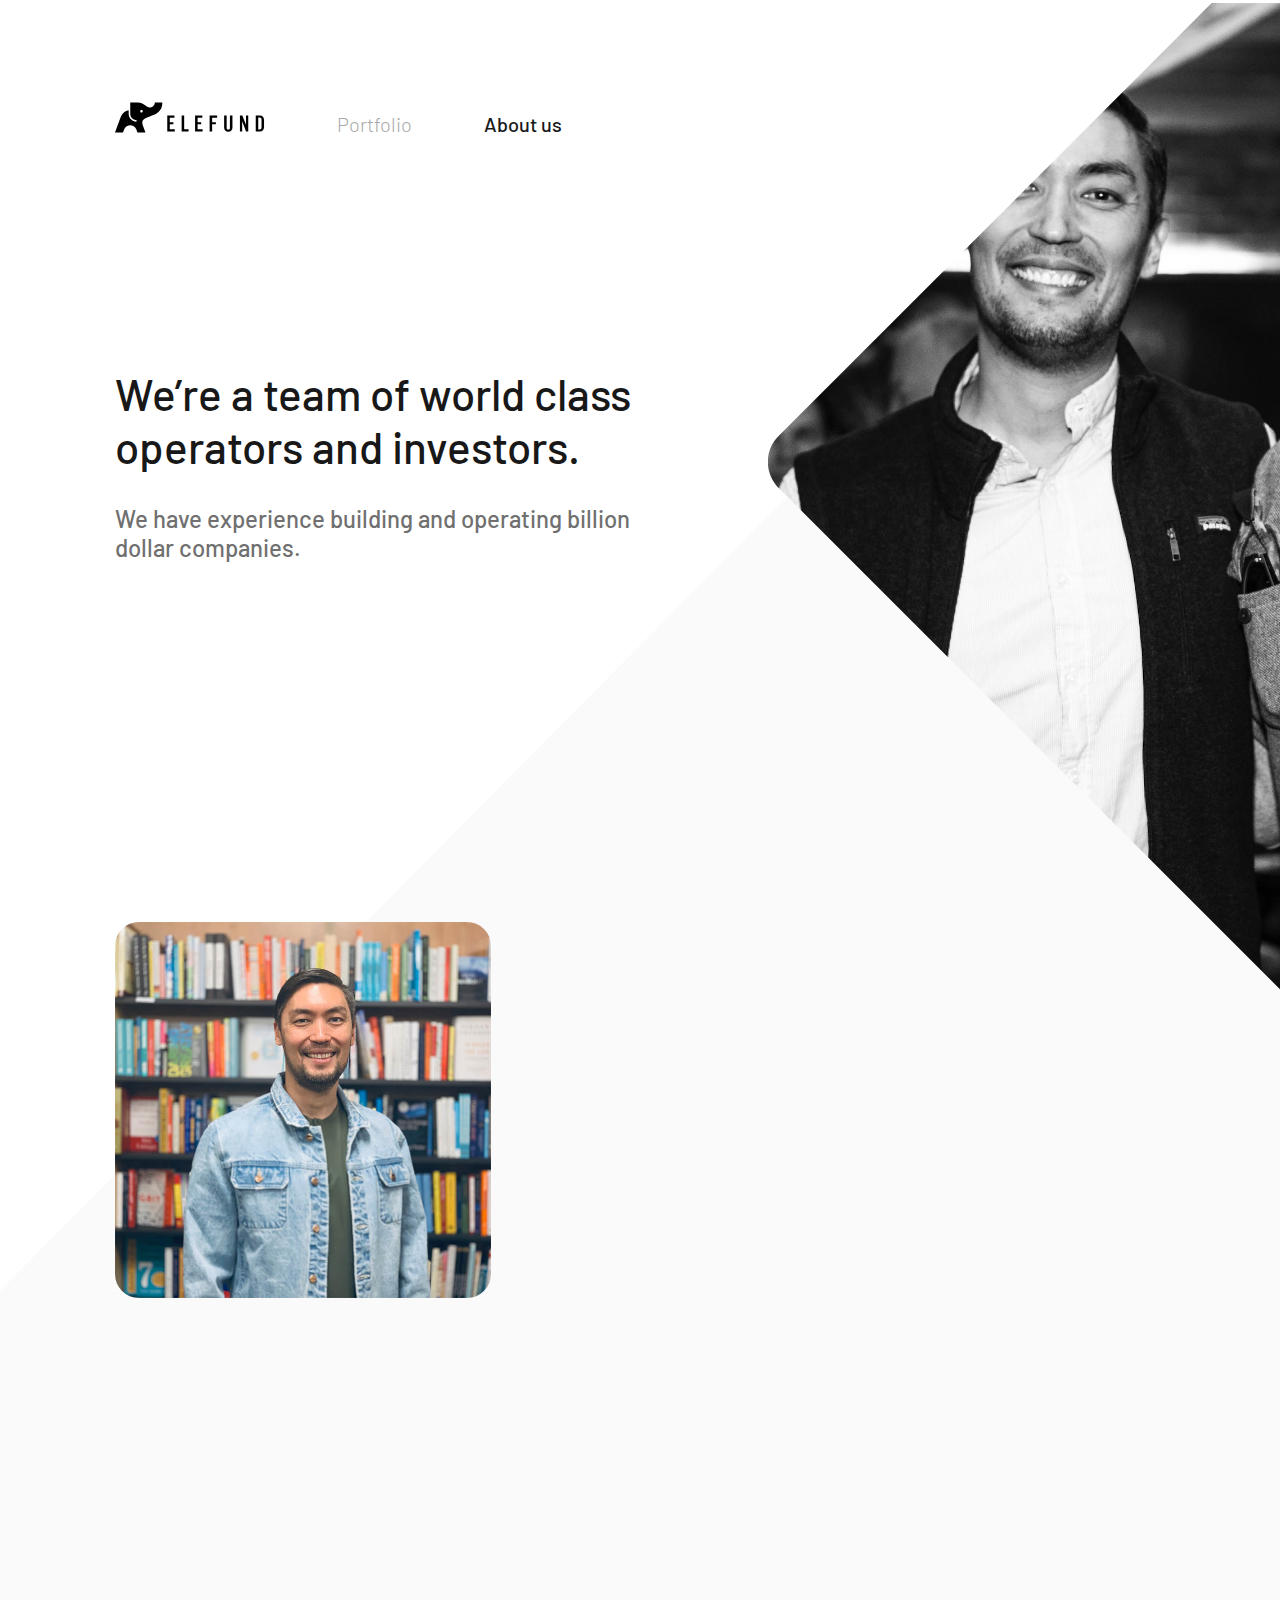
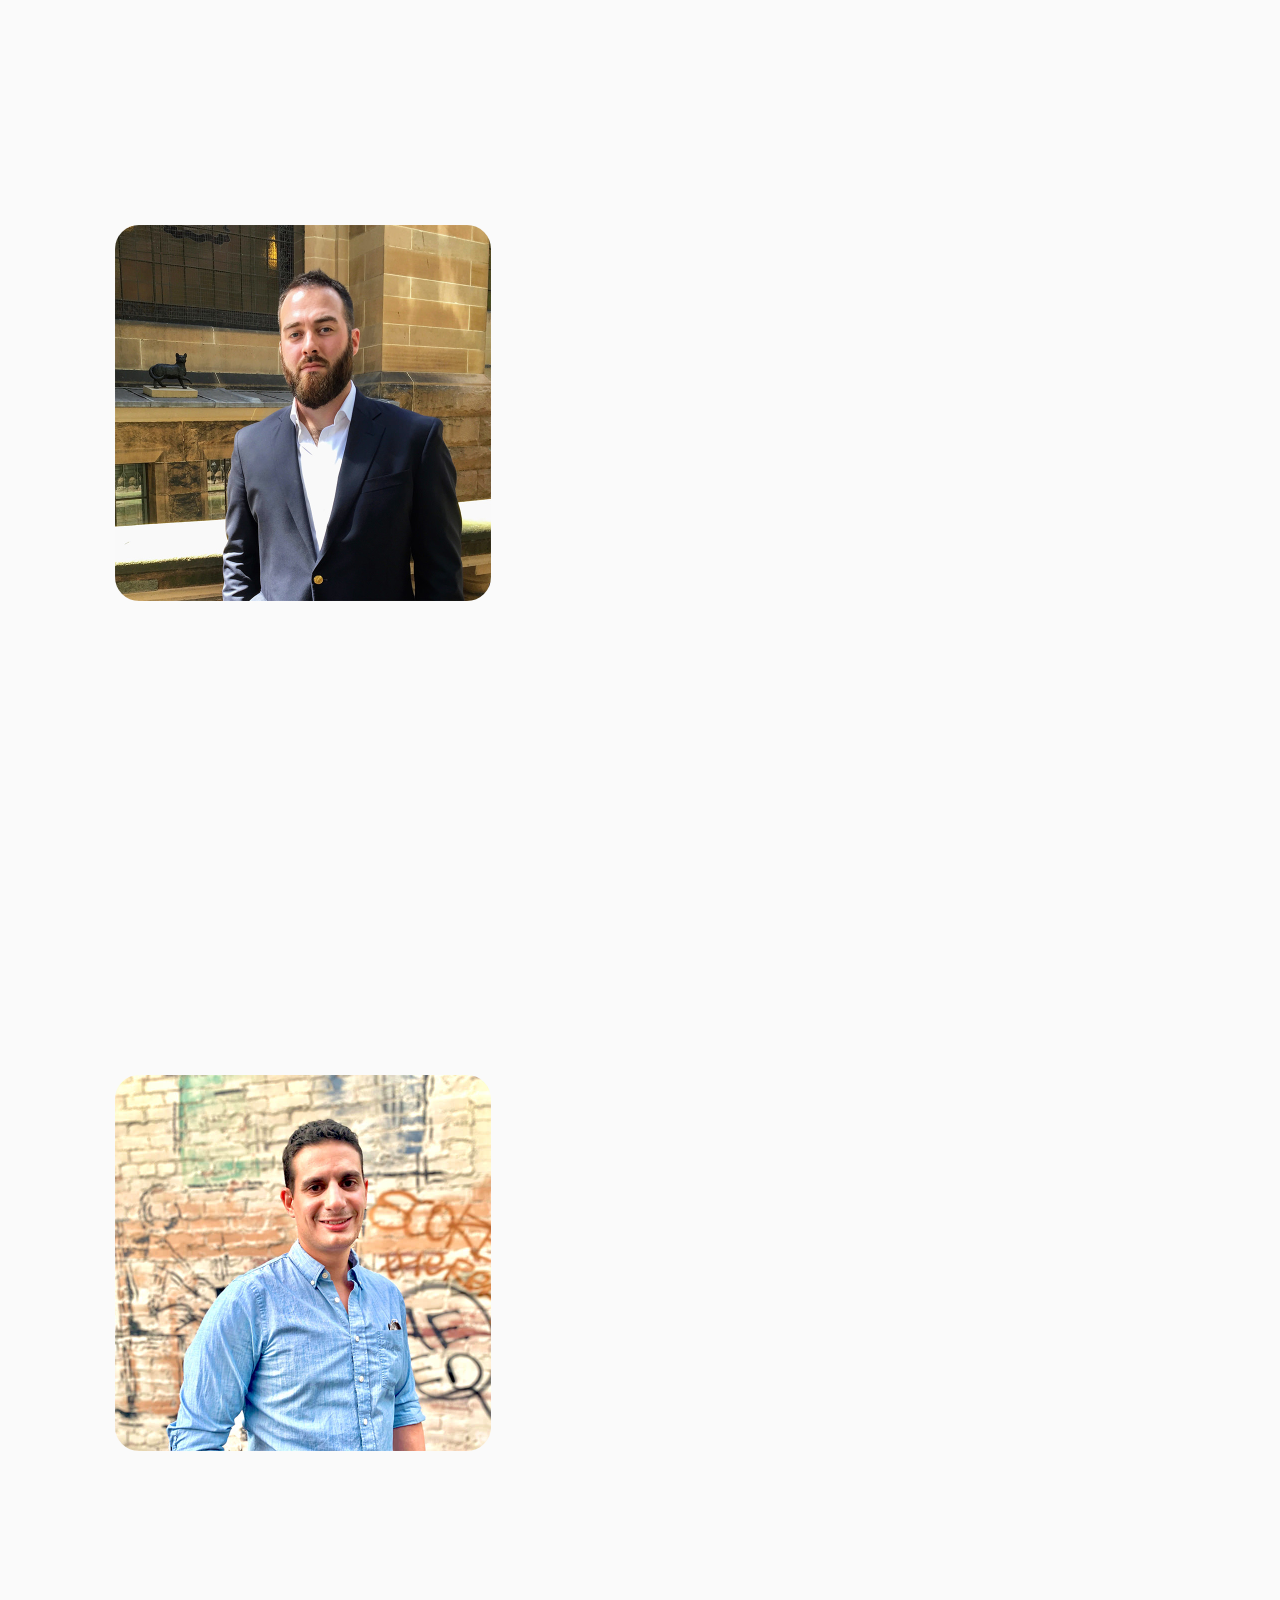
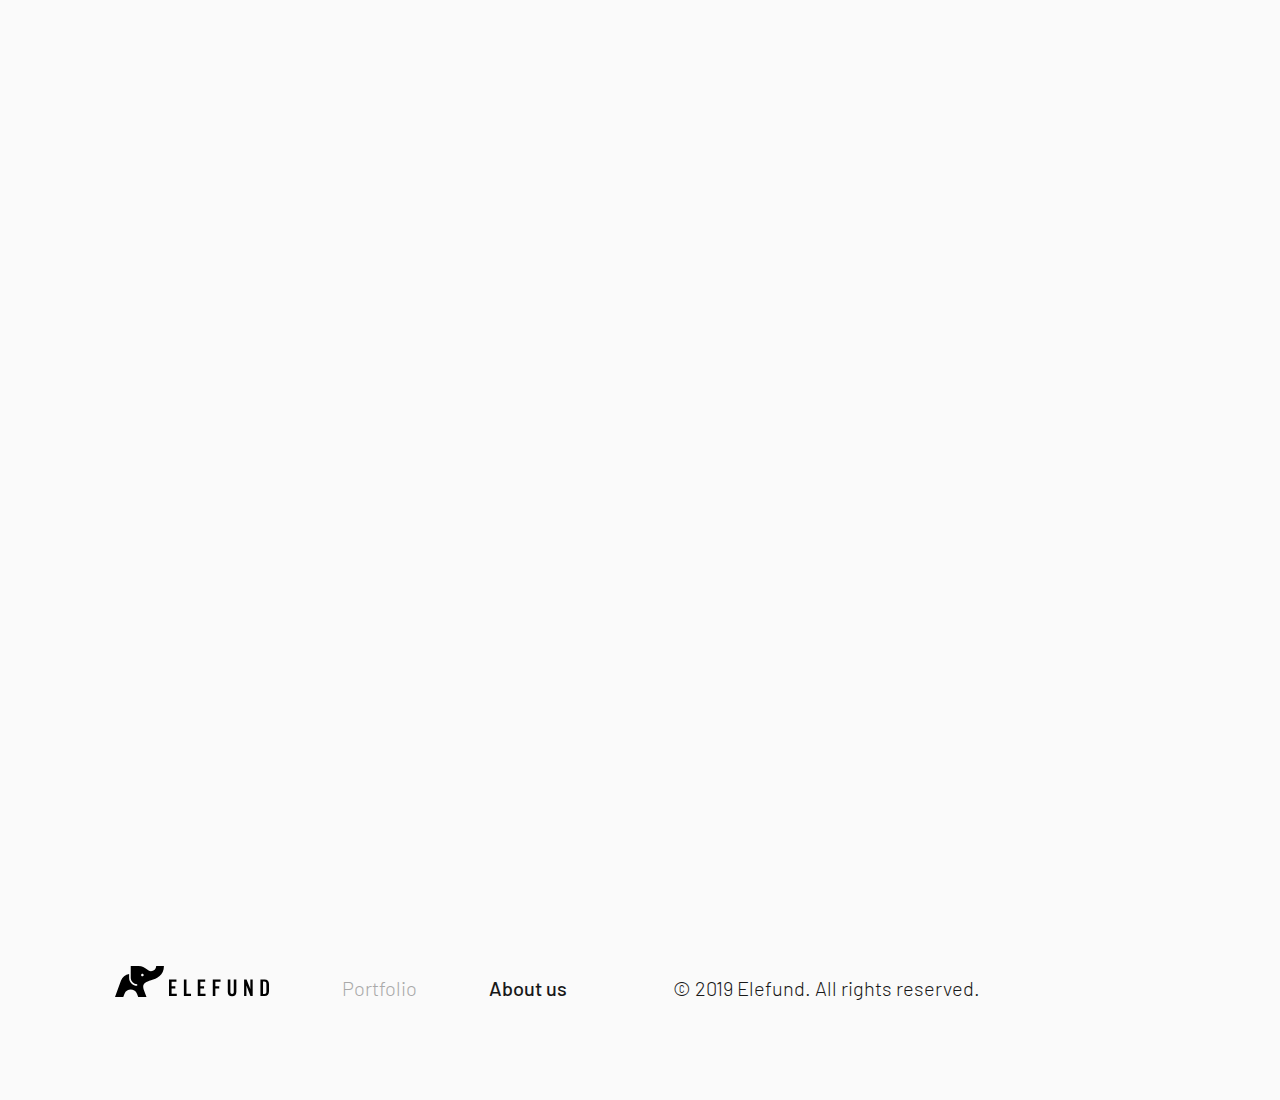
==== commit c7ded2d8: "Bump" ====
--- a/about/index.html
+++ b/about/index.html
@@ -36,9 +36,9 @@
             </header>
       <section class="content-section hero hero-about">
         <div class="container">
-          <div class="content-shrink-wide">
-            <h1>We’re a team of world class operators and&nbsp;investors.</h1>
-            <p class="lead">We have experience building and operating billion dollar companies.</p>
+          <div class="content-shrink-wide animated-section">
+            <h1 class="animate-element">We’re a team of world class operators and&nbsp;investors.</h1>
+            <p class="lead animate-element-delay">We have experience building and operating billion dollar companies.</p>
           </div>
         </div>
         <div class="content-image">
@@ -49,50 +49,63 @@
         <div class="container">
           <ul class="team-list">
             <li class="team-item"><img class="team-avatar" src="/images/photos/bio-serik.jpg" width="376" height="376" alt="Serik Kaldykulov">
-              <div class="team-info">
-                <h2 class="team-name">Serik Kaldykulov</h2>
-                <p class="lead team-position">Founder/Managing Partner</p>
+              <div class="team-info animated-section">
+                <div class="animate-element">
+                  <h2 class="team-name">Serik Kaldykulov</h2>
+                  <p class="lead team-position">Founder/Managing Partner</p>
+                </div>
                 <div class="separator-xs"></div>
-                <p class="lead team-about">Serik invests in fintech, insurtech, and subscription-based consumer companies.  He believes in businesses that create value by masterfully solving complex problems with a simple toolkit.</p>
-                <p class="lead team-about">He began his investing career as a public equities investor applying value investing principles pioneered by Benjamin Graham and David Dodd, a framework which later served as a cornerstone to Elefund’s investment approach. </p>
-                <p class="lead team-about">Hobbies: Hooping, Snowboarding, Reading</p>
-                <div class="separator"></div>
-                <ul class="team-links">
-                  <li class="team-links-item"><a class="btn-contact btn-linkedin" href="https://www.linkedin.com/in/serikus/" target="_blank"><i class="icomoon icon-linkedin"></i></a></li>
-                  <li class="team-links-item"><a class="btn-contact btn-twitter" href="https://twitter.com/serikiman" target="_blank"><i class="icomoon icon-twitter"></i></a></li>
-                  <li class="team-links-item"><a class="btn-contact btn-mail" href="mailto:serik@elefund.com"><i class="icomoon icon-mail"></i></a></li>
-                </ul>
+                <div class="animate-element-delay">
+                  <p class="lead team-about">Serik invests in fintech, insurtech, and subscription-based consumer companies.  He believes in businesses that create value by masterfully solving complex problems with a simple toolkit.</p>
+                  <p class="lead team-about">He began his investing career as a public equities investor applying value investing principles pioneered by Benjamin Graham and David Dodd, a framework which later served as a cornerstone to Elefund’s investment approach. </p>
+                  <p class="lead team-about">He founded Elefund with the support of David Mavashev.</p>
+                  <p class="lead team-about">Hobbies: Hooping, Snowboarding, Reading</p>
+                  <div class="separator"></div>
+                  <ul class="team-links">
+                    <li class="team-links-item"><a class="btn-contact btn-linkedin" href="https://www.linkedin.com/in/serikus/" target="_blank"><i class="icomoon icon-linkedin"></i></a></li>
+                    <li class="team-links-item"><a class="btn-contact btn-twitter" href="https://twitter.com/serikiman" target="_blank"><i class="icomoon icon-twitter"></i></a></li>
+                    <li class="team-links-item"><a class="btn-contact btn-mail" href="mailto:serik@elefund.com"><i class="icomoon icon-mail"></i></a></li>
+                  </ul>
+                </div>
               </div>
             </li>
             <li class="team-item"><img class="team-avatar" src="/images/photos/bio-nathan.jpg" width="376" height="376" alt="Nathan Rodland">
-              <div class="team-info">
-                <h2 class="team-name">Nathan Rodland</h2>
-                <p class="lead team-position">General Partner</p>
+              <div class="team-info animated-section">
+                <div class="animate-element">
+                  <h2 class="team-name">Nathan Rodland</h2>
+                  <p class="lead team-position">General Partner</p>
+                </div>
                 <div class="separator-xs"></div>
-                <p class="lead team-about">Nathan is a seasoned operator who has built teams across finance, HR, compliance, business development, and customer success. He partners with founders who are passionate about solving real-world problems and achieving massive scale.</p>
-                <p class="lead team-about">Nathan was the founding COO of Robinhood, which he grew to millions of customers and raised over $500M in capital. Prior to Robinhood, Nathan served as COO of Chronos Research on Wall Street.</p>
-                <p class="lead team-about">Hobbies: Sailing, Skiing, Wakesurfing</p>
-                <div class="separator"></div>
-                <ul class="team-links">
-                  <li class="team-links-item"><a class="btn-contact btn-linkedin" href="https://www.linkedin.com/in/nrodland/" target="_blank"><i class="icomoon icon-linkedin"></i></a></li>
-                  <li class="team-links-item"><a class="btn-contact btn-mail" href="mailto:nate@elefund.com" target="_blank"><i class="icomoon icon-mail"></i></a></li>
-                </ul>
+                <div class="animate-element-delay">
+                  <p class="lead team-about">Nathan is a seasoned operator who has built teams across finance, HR, compliance, business development, and customer success. He partners with founders who are passionate about solving real-world problems and achieving massive scale.</p>
+                  <p class="lead team-about">Nathan was the founding COO of Robinhood, which he grew to millions of customers and raised over $500M in capital. Prior to Robinhood, Nathan served as COO of Chronos Research on Wall Street.</p>
+                  <p class="lead team-about">Hobbies: Sailing, Skiing, Wakesurfing</p>
+                  <div class="separator"></div>
+                  <ul class="team-links">
+                    <li class="team-links-item"><a class="btn-contact btn-linkedin" href="https://www.linkedin.com/in/nrodland/" target="_blank"><i class="icomoon icon-linkedin"></i></a></li>
+                    <li class="team-links-item"><a class="btn-contact btn-mail" href="mailto:nate@elefund.com" target="_blank"><i class="icomoon icon-mail"></i></a></li>
+                  </ul>
+                </div>
               </div>
             </li>
             <li class="team-item"><img class="team-avatar" src="/images/photos/bio-arik.jpg" width="376" height="376" alt="Arik Crissi">
-              <div class="team-info">
-                <h2 class="team-name">Arik Crissi</h2>
-                <p class="lead team-position">Principal</p>
+              <div class="team-info animated-section">
+                <div class="animate-element">
+                  <h2 class="team-name">Arik Crissi</h2>
+                  <p class="lead team-position">Principal</p>
+                </div>
                 <div class="separator-xs"></div>
-                <p class="lead team-about">Arik focuses on the operations of Elefund and provides guidance and consultation where needed.  He has worked with Elefund since inception and has contributed to the structure and development of the firm as it is today.  He believes we can leverage modern technology to create incentives and equity for people to participate in solving problems that have historically been ignored and undervalued. </p>
-                <p class="lead team-about">Prior to taking a full-time role at Elefund, Arik worked in ground-level positions in a variety of industries including consumer electronics, semiconductor fabrication, waste-management, conservation and more.</p>
-                <p class="lead team-about">Hobbies: Tinkering, Art and Design, Exploring</p>
-                <div class="separator"></div>
-                <ul class="team-links">
-                  <li class="team-links-item"><a class="btn-contact btn-linkedin" href="https://www.linkedin.com/in/arik-crissi-079933158/" target="_blank"><i class="icomoon icon-linkedin"></i></a></li>
-                  <li class="team-links-item"><a class="btn-contact btn-twitter" href="https://twitter.com/ArikCrissi" target="_blank"><i class="icomoon icon-twitter"></i></a></li>
-                  <li class="team-links-item"><a class="btn-contact btn-mail" href="mailto:arik@elefund.com" target="_blank"><i class="icomoon icon-mail"></i></a></li>
-                </ul>
+                <div class="animate-element-delay">
+                  <p class="lead team-about">Arik focuses on the operations of Elefund and provides guidance and consultation where needed.  He has worked with Elefund since inception and has contributed to the structure and development of the firm as it is today.  He believes we can leverage modern technology to create incentives and equity for people to participate in solving problems that have historically been ignored and undervalued. </p>
+                  <p class="lead team-about">Prior to taking a full-time role at Elefund, Arik worked in ground-level positions in a variety of industries including consumer electronics, semiconductor fabrication, waste-management, conservation and more.</p>
+                  <p class="lead team-about">Hobbies: Tinkering, Art and Design, Exploring</p>
+                  <div class="separator"></div>
+                  <ul class="team-links">
+                    <li class="team-links-item"><a class="btn-contact btn-linkedin" href="https://www.linkedin.com/in/arik-crissi-079933158/" target="_blank"><i class="icomoon icon-linkedin"></i></a></li>
+                    <li class="team-links-item"><a class="btn-contact btn-twitter" href="https://twitter.com/ArikCrissi" target="_blank"><i class="icomoon icon-twitter"></i></a></li>
+                    <li class="team-links-item"><a class="btn-contact btn-mail" href="mailto:arik@elefund.com" target="_blank"><i class="icomoon icon-mail"></i></a></li>
+                  </ul>
+                </div>
               </div>
             </li>
           </ul>
@@ -101,15 +114,15 @@
       <div class="separator-lg"></div>
     </div>
     <div class="overflow">
-      <section class="content-section page-about-last animated-section">
-        <div class="container">
+      <section class="content-section page-about-last">
+        <div class="container animated-section">
           <h2 class="animate-element">Our Philosophy</h2>
-          <ol class="ol">
-            <li class="lead animate-element-delay">We partner with exceptional entrepreneurs building companies for the&nbsp;ages. </li>
-            <li class="lead animate-element-delay">We invest from the pre-seed through Series A stages of Fintech, Enterprise, and Consumer facing&nbsp;businesses.</li>
-            <li class="lead animate-element-delay">We add value to our portfolio companies through our domain expertise and recent operational&nbsp;experience. </li>
-            <li class="lead animate-element-delay">We leverage our understanding of consumer behavior and experience in finding product-market fit, and we deliver that expertise to our portfolio&nbsp;companies.</li>
-            <li class="lead animate-element-delay">We seek meaning in our work. We’re passionate about developing human capital and building a better future for generations to&nbsp;come.</li>
+          <ol class="ol animate-element-delay">
+            <li class="lead">We partner with daring founders early, and build lifelong&nbsp;relationships.</li>
+            <li class="lead">We invest from the pre-seed through Series A stages of Fintech, Enterprise, and Consumer facing&nbsp;businesses.</li>
+            <li class="lead">We add value to our portfolio companies through our domain expertise and recent operational&nbsp;experience. </li>
+            <li class="lead">We leverage our understanding of consumer behavior and experience in finding product-market fit, and we deliver that expertise to our portfolio&nbsp;companies.</li>
+            <li class="lead">We seek meaning in our work. We’re passionate about developing human capital and building a better future for generations to&nbsp;come.</li>
           </ol>
         </div>
       </section>
--- a/stylesheets/styles.css
+++ b/stylesheets/styles.css
@@ -1 +1 @@
-/*! normalize.css v8.0.1 | MIT License | github.com/necolas/normalize.css */html{line-height:1.15;-webkit-text-size-adjust:100%}body{margin:0}main{display:block}h1{font-size:2em;margin:.67em 0}hr{box-sizing:content-box;height:0;overflow:visible}pre{font-family:monospace,monospace;font-size:1em}a{background-color:transparent}abbr[title]{border-bottom:none;text-decoration:underline;-webkit-text-decoration:underline dotted;text-decoration:underline dotted}b,strong{font-weight:bolder}code,kbd,samp{font-family:monospace,monospace;font-size:1em}small{font-size:80%}sub,sup{font-size:75%;line-height:0;position:relative;vertical-align:baseline}sub{bottom:-.25em}sup{top:-.5em}img{border-style:none}button,input,optgroup,select,textarea{font-family:inherit;font-size:100%;line-height:1.15;margin:0}button,input{overflow:visible}button,select{text-transform:none}[type=button],[type=reset],[type=submit],button{-webkit-appearance:button}[type=button]::-moz-focus-inner,[type=reset]::-moz-focus-inner,[type=submit]::-moz-focus-inner,button::-moz-focus-inner{border-style:none;padding:0}[type=button]:-moz-focusring,[type=reset]:-moz-focusring,[type=submit]:-moz-focusring,button:-moz-focusring{outline:1px dotted ButtonText}fieldset{padding:.35em .75em .625em}legend{box-sizing:border-box;color:inherit;display:table;max-width:100%;padding:0;white-space:normal}progress{vertical-align:baseline}textarea{overflow:auto}[type=checkbox],[type=radio]{box-sizing:border-box;padding:0}[type=number]::-webkit-inner-spin-button,[type=number]::-webkit-outer-spin-button{height:auto}[type=search]{-webkit-appearance:textfield;outline-offset:-2px}[type=search]::-webkit-search-decoration{-webkit-appearance:none}::-webkit-file-upload-button{-webkit-appearance:button;font:inherit}details{display:block}summary{display:list-item}[hidden],template{display:none}@font-face{font-family:icomoon;src:url(/fonts/icomoon.woff2) format("woff2"),url(/fonts/icomoon.woff) format("woff");font-weight:400;font-style:normal}.icomoon{font-size:70%}.icomoon:before{font-family:icomoon!important;speak:none;font-style:normal;font-weight:400;font-variant:normal;text-transform:none;line-height:1;-webkit-font-smoothing:antialiased;-moz-osx-font-smoothing:grayscale}.icon-twitter:before{content:"\e900"}.icon-arrow-right:before{content:"\e901"}.icon-close:before{content:"\e902"}.icon-linkedin:before{content:"\e903"}.icon-mail:before{content:"\e904"}.slick-slider{box-sizing:border-box;-webkit-touch-callout:none;-webkit-user-select:none;-moz-user-select:none;-ms-user-select:none;user-select:none;-ms-touch-action:pan-y;touch-action:pan-y;-webkit-tap-highlight-color:transparent}.slick-list,.slick-slider{position:relative;display:block}.slick-list{margin:0;padding:0;height:100%}.slick-list:focus{outline:none}.slick-list.dragging{cursor:pointer;cursor:hand}.slick-slider .slick-list,.slick-slider .slick-track{transform:translateZ(0)}.slick-track{position:relative;left:0;top:0;display:block;margin-left:auto;margin-right:auto;height:100%}.slick-track:after,.slick-track:before{content:"";display:table}.slick-track:after{clear:both}.slick-loading .slick-track{visibility:hidden}.slick-slide{float:left;height:100%;min-height:1px;display:none;outline:none}.slick-slide .content-section{display:-ms-flexbox!important;display:flex!important}.slick-slide.slick-loading img{display:none}.slick-slide.dragging img{pointer-events:none}.slick-initialized .slick-slide{display:-ms-flexbox;display:flex}.slick-loading .slick-slide{visibility:hidden}.slick-vertical .slick-slide{display:block;height:auto;border:1px solid transparent}.slick-arrow.slick-hidden{display:none}*,:after,:before{box-sizing:border-box}body{font:500 20px/1.2 Barlow,sans-serif;color:#181818;position:relative}@media (min-width:1200px){body{font-size:24px}}a{text-decoration:none;color:inherit}img{vertical-align:top}button{cursor:pointer;outline:none}.container{width:100%;max-width:1080px;padding:0 15px;margin-left:auto;margin-right:auto}.body-bg{position:absolute;top:0;left:0;z-index:-1;width:100%;height:100%;display:-ms-flexbox;display:flex;-ms-flex-direction:column;flex-direction:column}.body-bg-cut{width:100%;margin-top:30%}@media (min-width:768px){.body-bg-cut{margin-top:0}}.body-bg-filler{-ms-flex-positive:1;flex-grow:1;background:#fafafa}.h1,h1{font-size:20px;font-weight:500;margin-top:.7em;margin-bottom:.7em}@media (min-width:768px){.h1,h1{font-size:34px}}@media (min-width:1200px){.h1,h1{font-size:44px}}.h2,h2{font-size:20px;font-weight:500;margin-top:.7em;margin-bottom:.7em}@media (min-width:768px){.h2,h2{font-size:30px}}@media (min-width:1200px){.h2,h2{font-size:38px}}.ol li+li,.ul li+li{margin-top:20px}.lead{font-size:16px;color:#707070}.lead a:hover{text-decoration:underline}@media (min-width:768px){.lead{font-size:20px}}@media (min-width:1200px){.lead{font-size:24px}}.icomoon-pad-left{padding-left:12px}.icomoon-pad-right{padding-right:12px}.d-none{display:none!important}@media (min-width:768px){.d-sm-none{display:none!important}}@media (min-width:768px){.d-sm-block{display:block!important}}.site-header{position:relative;z-index:6}.site-footer{font-size:12px;font-weight:300}@media (max-width:767px){.site-footer{padding:0 0 0 40px}}.site-footer .site-nav{display:-ms-flexbox;display:flex;-ms-flex-align:end;align-items:flex-end}@media (max-width:767px){.site-footer .site-nav{-ms-flex-wrap:wrap;flex-wrap:wrap;font-size:12px}}@media (max-width:1199px){.site-footer .site-nav{-ms-flex-wrap:wrap;flex-wrap:wrap;font-size:14px;margin-bottom:40px}}.site-footer .copyright{margin-top:15px}@media (max-width:991px){.site-footer .copyright{width:100%}}@media (min-width:992px){.site-footer .copyright{margin-top:0;margin-left:72px}}@media (min-width:1200px){.site-footer .copyright{margin-top:0;margin-left:106px}}@media (max-width:991px){.site-footer .logo{width:75px;height:16px}}.site-nav{font-weight:300;font-size:20px;line-height:1;margin:20px 0}@media (min-width:768px){.site-nav{margin:102px 0 102px 115px}}.site-nav-list{list-style:none;margin:0;padding:0;display:-ms-flexbox;display:flex;-ms-flex-align:center;align-items:center}@media (min-width:768px){.site-nav-list{-ms-flex-align:end;align-items:flex-end}}.site-nav-item+.site-nav-item{margin-left:10px}@media (min-width:768px){.site-nav-item+.site-nav-item{margin-left:72px}}@media (min-width:768px){.site-nav-item.logo{margin-left:0}}.site-nav-item.active .site-nav-link{color:#181818;text-decoration:none}.site-nav-link{color:#a9a9a9;text-decoration:none}.site-nav-link:hover{text-decoration:underline}.toggle-mobile-menu{padding:10px 16px 10px 0;background:transparent;border:0}.toggle-mobile-menu .line{background:#000;width:16px;height:2px;margin:4px 0}.is-mobile-menu-active{overflow:hidden}.is-mobile-menu-active .site-menu-mobile{display:-ms-flexbox;display:flex;transform:translateX(0)}.is-mobile-menu-active .site-menu-mobile-backdrop{display:block}.site-menu-mobile{display:none;position:fixed;top:0;left:0;width:80%;height:100%;background:#1b1b1b;font-size:15px;text-align:center;display:-ms-flexbox;display:flex;-ms-flex-direction:column;flex-direction:column;color:#fff;z-index:7;padding:36px 0 60px;transform:translateX(-100%);transition:transform .1s linear}.site-menu-mobile-list{list-style:none;padding:0;margin:0;-ms-flex-positive:1;flex-grow:1}.site-menu-mobile-logo{margin-bottom:22px}.site-menu-mobile-link{color:#fff;display:block;padding:15px 30px}.site-menu-mobile-link.is-active{background:#141414}.site-menu-mobile-copyright{font-size:11px}.site-menu-mobile-backdrop{z-index:5;position:fixed;top:0;left:0;width:100%;height:100%;display:none}@keyframes a{0%{width:0}80%{width:0}to{width:120vh}}.content-section{min-height:60vh;position:relative;display:-ms-flexbox;display:flex;-ms-flex-direction:column;flex-direction:column;-ms-flex-pack:center;justify-content:center;padding:0 25px}@media (min-width:768px){.content-section{min-height:80vh;padding:100px}}@media (min-width:992px){.content-section{min-height:100vh;margin-bottom:-10vh}}.content-section.next{min-height:0}@media (max-width:767px){.content-section.next{padding-top:60px}}@media (max-width:767px){.content-section.hero{min-height:calc(100vh - 76px);padding-top:240px;padding-bottom:0}.content-section.hero .container{position:relative;z-index:2}}@media (min-width:768px){.content-section.hero{margin-top:-224px}}@media (min-width:992px){.content-section.hero-about{min-height:100vh}}@media (min-width:1200px){.content-section.hero-about .img-clip img{margin-top:9vh;height:94%}}.content-section.page-home-last{min-height:80vh}@media (max-width:767px){.content-section.page-home-last{-ms-flex-pack:start;justify-content:flex-start;margin-bottom:15vh}.content-section.page-home-last .content-image{height:100%;left:40%}.content-section.page-home-last .content-image img{margin-top:0}}@media (min-width:1200px){.content-section.page-home-last .content-image img{object-position:25% top}}.content-section.page-home-last .container{z-index:2}.content-section.page-about-last{min-height:80vh}@media (max-width:767px){.content-section.page-about-last{min-height:120vh;-ms-flex-pack:start;justify-content:flex-start;margin-top:60px;margin-bottom:100px}}.content-shrink{max-width:70%}@media (min-width:768px){.content-shrink{max-width:60%}}@media (min-width:992px){.content-shrink{max-width:38%}}.content-shrink-wide{max-width:54%}@media (max-width:767px){.content-shrink-wide{max-width:60%;padding-left:10%}}@media (max-width:991px){.content-shrink-wide{max-width:70%;padding-left:15%}}.content-shrink-wide.no-mobile-padding{padding-left:0}.content-image{position:absolute;top:-50vh;left:20%;width:90%;height:140vh;z-index:1}@media (min-width:768px){.content-image{top:-25vh;left:60%;width:60%;height:120vh}}@media (min-width:992px){.content-image{top:-10vh}}.content-image img{display:block;position:absolute;top:0;left:0;width:100%;height:100%;object-fit:cover;object-position:center top}@media (max-width:767px){.content-image img{height:580px;margin-top:39vh}}.content-image.top{top:0}.content-image.left{left:auto;right:60%}.content-image-filler{z-index:2}.content-image-filler .img-clip{position:relative;height:100%}.content-image-filler .filler{display:none;visibility:hidden;width:0;background:transparent;border-radius:50%;transform:translateY(-50%);position:absolute;top:50%;left:0;transition:width .5s ease-in;z-index:2}.content-image-filler .filler:before{content:"";display:block;padding-bottom:100%}.content-image-filler .filler.animate{background:#62cb9c;visibility:visible;animation:a 5s ease-in forwards 1}@media (min-width:768px){.content-image-filler .filler{display:block}}.content-centered{margin-left:auto;margin-right:auto}.btn{color:#fff;width:328px;padding:20px 50px;display:inline-block;vertical-align:top;position:relative}@media (max-width:767px){.btn{font-size:16px;width:216px;padding:13px 26px}}.btn:hover .btn-bg{filter:drop-shadow(0 16px 32px rgba(0,0,0,.4))}.btn-bg{position:absolute;top:0;left:0;width:100%;height:100%;object-fit:contain;z-index:-1;transition:filter .2s ease-in}.btn-round-blue{position:absolute;top:50%;right:0;padding:0 0 0 10px;width:48px;height:96px;background-image:linear-gradient(225deg,#5763dc,#62b4e6);display:-ms-flexbox;display:flex;-ms-flex-direction:column;flex-direction:column;-ms-flex-align:center;align-items:center;-ms-flex-pack:center;justify-content:center;color:#fff;font-size:30px;line-height:1;border:0;border-radius:48px 0 0 48px;cursor:pointer;transform:translateY(-50%);transition:box-shadow .2s ease-in-out}.btn-round-blue:hover{box-shadow:0 16px 32px 0 rgba(0,0,0,.4)}@media (min-width:992px){.btn-round-blue{width:121px;height:242px;border-radius:121px 0 0 121px;font-size:72px;padding:0 0 0 20px}}.btn-contact{width:36px;height:36px;font-size:20px;line-height:36px;border-radius:7px;text-align:center;display:block;color:#fff;transition:box-shadow .2s ease-in-out}.btn-contact:hover{box-shadow:0 16px 32px 0 rgba(0,0,0,.4)}.btn-contact .icomoon{vertical-align:top}@media (min-width:768px){.btn-contact{width:60px;height:60px;line-height:60px;font-size:40px}}.btn-linkedin{background:#0077b5}.btn-twitter{background:#00acee}.btn-mail{background:#ff5d4b}.overflow{overflow:hidden}.separator-xs{height:5px}.separator-sm{height:10px}.separator{height:20px}.separator-md{height:30px}.separator-lg{height:40px}.is-modal-active{overflow:hidden}.is-modal-active .modal{display:block}.modal{display:none;position:fixed;z-index:10}.modal,.modal-backdrop{top:0;left:0;width:100%;height:100%}.modal-backdrop{position:absolute;z-index:11;background:rgba(0,0,0,.75)}.modal-container{position:absolute;z-index:12;top:50%;left:50%;width:805px;max-width:calc(100% - 40px);max-height:calc(100% - 40px);padding:20px;background:#fff;border-radius:24px;transform:translate(-50%,-50%);display:-ms-flexbox;display:flex}@media (max-width:767px){.modal-container{font-size:16px}}@media (min-width:768px){.modal-container{padding:70px 77px}}.modal-close{position:absolute;top:15px;right:15px;background:transparent;border:0;box-shadow:none;cursor:pointer;font-size:18px;padding:10px}@media (min-width:768px){.modal-close{top:37px;right:37px;font-size:24px}}.modal-body{max-height:100%;overflow:auto}.company-head,.company-logo{display:-ms-flexbox;display:flex;-ms-flex-align:center;align-items:center}.company-logo{width:100px;height:100px;-ms-flex-pack:center;justify-content:center;border-radius:24px}.company-logo .img{max-width:70%;max-height:70%}@media (min-width:768px){.company-logo{width:208px;height:208px}}.company-info{padding-left:30px}@media (min-width:768px){.company-info{padding-left:84px}}.company-info .lead{margin-top:14px;margin-bottom:0}.company-name{margin:0}.company-body{color:#707070;margin-top:34px;margin-bottom:46px}@media (min-width:768px){.company-body{margin-top:68px;margin-bottom:95px}}.company-footer{text-align:right}.company-footer a:hover{text-decoration:underline}.company-footer a+a{margin-left:30px}.img-clip{height:100%;-webkit-mask-image:url([data-uri]);mask-image:url([data-uri]);-webkit-mask-repeat:no-repeat;mask-repeat:no-repeat;-webkit-mask-size:auto 100%;mask-size:auto 100%}.logo-clip{z-index:1;position:absolute;top:50%;left:-5%;transform:translate(-50%,-50%);width:40vw;font-size:100px;color:#fff;display:-ms-flexbox;display:flex;-ms-flex-align:center;align-items:center;-ms-flex-pack:end;justify-content:flex-end}.logo-clip:before{content:"";display:block;width:100%;padding-bottom:100%;border-radius:63px;position:absolute;top:50%;left:50%;transform:translate(-50%,-50%) rotate(-45deg)}@media (max-width:1199px){.logo-clip{font-size:62px}.logo-clip:before{width:100%;padding-bottom:100%;transform:translate(-50%,-50%) rotate(-45deg);border-radius:40px}.logo-clip .img{width:auto;height:40px}}@media (min-width:992px) and (max-width:1199px){.logo-clip:before{transform:translate(-56%,-50%) rotate(-45deg)}.logo-clip .img{min-width:120px;height:30px;object-fit:contain;object-position:center}}@media (max-width:767px){.logo-clip:before{border-radius:20px}.logo-clip .img{height:26px;left:5vw}}.logo-clip.brand-robinhood:before{background:#62cb9c}.logo-clip.brand-carta:before{background:#4895e5}.logo-clip.brand-calm:before{background-image:linear-gradient(180deg,#5863dd,#61b1e6)}.logo-clip.brand-twitter:before{background:#4c9eeb}.logo-clip .icomoon,.logo-clip .img{position:relative;z-index:2}@keyframes b{0%{transform:rotate(135deg)}to{transform:rotate(315deg)}}@keyframes c{0%{left:0;transform:translate(-50%,-50%)}80%{left:0;transform:translate(-50%,-50%)}to{left:60.6vw;transform:translateY(-50%)}}@media (min-width:992px){@keyframes c{0%{left:0;transform:translate(-50%,-50%)}80%{left:0;transform:translate(-50%,-50%)}to{left:60.45vw;transform:translateY(-50%)}}}.hero-section-arrow{width:48px;height:48px;background:#62cb9c;color:#fff;font-size:16px;border:0;transform:translateX(-50%);border-radius:0 50% 50% 0;padding-left:28px;display:-ms-flexbox;display:flex;-ms-flex-direction:column;flex-direction:column;-ms-flex-pack:center;justify-content:center;-ms-flex-align:start;align-items:flex-start;position:relative;z-index:4}@media (min-width:768px){.hero-section-arrow{width:90px;height:90px;font-size:34px;padding-left:45px}.hero-section-arrow.loader:before{content:"";display:block;width:108px;height:108px;border:4px solid #b2b2b2;border-color:transparent #b2b2b2 #b2b2b2 transparent;position:absolute;top:-9px;left:-9px;border-radius:50%;visibility:hidden}.hero-section-arrow.loader.animate:before{visibility:visible;animation:b 3.3s ease-in forwards}}.hero-section-arrow-block{position:absolute;height:40vh;top:0;left:0;display:-ms-flexbox;display:flex;-ms-flex-direction:column;flex-direction:column;-ms-flex-pack:center;justify-content:center}@media (min-width:768px){.hero-section-arrow-block{height:69vh}}@media (min-width:992px){.hero-section-arrow-block{height:100vh}}.hero-section-arrow-mover{display:none}@media (min-width:768px){.hero-section-arrow-mover{width:90px;height:90px;background:#62cb9c;display:block;z-index:3;border-radius:50%;position:absolute;top:50%;transform:translate(-50%,-50%);visibility:hidden}.hero-section-arrow-mover.animate{visibility:visible;animation:c 4.15s ease-in forwards}}.hero-section-slider{position:relative}@media (max-width:767px){.hero-section-slider{min-height:calc(90vh - 76px);padding-bottom:0}.hero-section-slider .content-section{padding-top:294px}}@media (min-width:768px){.hero-section-slider{margin-top:-224px}}.portfolio-grid{display:-ms-flexbox;display:flex;-ms-flex-wrap:wrap;flex-wrap:wrap;-ms-flex-align:stretch;align-items:stretch;margin:0 -10px;padding:0;list-style:none}@media (min-width:1200px){.portfolio-grid{margin:0 -40px}}.portfolio-item{padding:20px 10px 0;width:50%}@media (min-width:768px){.portfolio-item{width:25%}}@media (min-width:1200px){.portfolio-item{padding:64px 40px 0}}.portfolio-link{background:#fff;display:-ms-flexbox;display:flex;-ms-flex-direction:column;flex-direction:column;-ms-flex-pack:center;justify-content:center;-ms-flex-align:center;align-items:center;padding-bottom:100%;position:relative;border-radius:24px;transition:box-shadow .2s linear}.portfolio-link:hover{box-shadow:0 16px 32px rgba(0,0,0,.4)}.portfolio-image{max-width:90px;max-height:90px;position:absolute;top:50%;left:50%;transform:translate(-50%,-50%)}@media (min-width:992px){.portfolio-image{max-width:118px;max-height:118px}}.brand-calm{background-image:linear-gradient(0,#5863dd,#61b1e6)}.brand-robinhood{background:#62cb9c}.brand-carta{background:#4895e5}.brand-citybldr{background:#59b4e4}.brand-boost{background:#882366}.brand-pie-insurance{background:#ff961a}.brand-commonstock{background:#6ce5bf}.brand-nimbella{background:#4d7188}.brand-workramp{background:#336bc3}.brand-secfi{background:#4962dd}.brand-capture-technologies{background:#ffbe00}.brand-landed{background:#4aa270}.brand-beyond-games{background-image:linear-gradient(90deg,#dc4a63,#f7cf47)}.brand-pogoseat{background:#ac352a}.brand-astranis{background:#5cc4c0}.brand-fleet{background:#4cb2a2}.brand-radar{background:#7bf79f}.brand-hyperloop-one{background:#000}.brand-ubeam{background:#4ba6e1}.brand-fastly{background:#ff282d}.brand-loona{background:#0d031d}.brand-achroma{background:#1dc1dd}.brand-10by10,.brand-hotel-engine{background:#000}.brand-careport-health{background:#449bd8}.brand-handle{background:#367ef9}.team-list{list-style:none;margin:0;padding:0}.team-item+.team-item{margin-top:135px}@media (min-width:768px){.team-item{display:-ms-flexbox;display:flex;-ms-flex-align:start;align-items:flex-start}.team-item+.team-item{margin-top:256px}}.team-avatar{border-radius:24px;-ms-flex-negative:0;flex-shrink:0}@media (max-width:767px){.team-avatar{width:128px;height:128px;border-radius:10px}}@media (max-width:1199px){.team-avatar{width:160px;height:160px;border-radius:14px}}@media (min-width:768px){.team-info{padding-left:36px}}@media (min-width:1200px){.team-info{padding-left:86px}}.team-links{list-style:none;margin:0;padding:0;display:-ms-flexbox;display:flex}.team-links-item{margin-right:20px}@media (max-width:767px){.team-links-item{margin-right:10px}}.team-name{margin-top:0}.latest-tweet ul{padding:0;list-style:none}.js-slider>.js-slider-item:not(:first-child),.latest-tweet .interact{display:none}.animate-element{transition:opacity .4s linear,transform .4s linear}.animate-element.offset{opacity:0;transform:translateY(30%)}.animate-element-delay{transition:opacity .4s linear,transform .4s linear;transition-delay:.05s}.animate-element-delay.offset{opacity:0;transform:translateY(30%)}.home-portfolio-section{padding-left:0;padding-right:0}+/*! normalize.css v8.0.1 | MIT License | github.com/necolas/normalize.css */html{line-height:1.15;-webkit-text-size-adjust:100%}body{margin:0}main{display:block}h1{font-size:2em;margin:.67em 0}hr{box-sizing:content-box;height:0;overflow:visible}pre{font-family:monospace,monospace;font-size:1em}a{background-color:transparent}abbr[title]{border-bottom:none;text-decoration:underline;-webkit-text-decoration:underline dotted;text-decoration:underline dotted}b,strong{font-weight:bolder}code,kbd,samp{font-family:monospace,monospace;font-size:1em}small{font-size:80%}sub,sup{font-size:75%;line-height:0;position:relative;vertical-align:baseline}sub{bottom:-.25em}sup{top:-.5em}img{border-style:none}button,input,optgroup,select,textarea{font-family:inherit;font-size:100%;line-height:1.15;margin:0}button,input{overflow:visible}button,select{text-transform:none}[type=button],[type=reset],[type=submit],button{-webkit-appearance:button}[type=button]::-moz-focus-inner,[type=reset]::-moz-focus-inner,[type=submit]::-moz-focus-inner,button::-moz-focus-inner{border-style:none;padding:0}[type=button]:-moz-focusring,[type=reset]:-moz-focusring,[type=submit]:-moz-focusring,button:-moz-focusring{outline:1px dotted ButtonText}fieldset{padding:.35em .75em .625em}legend{box-sizing:border-box;color:inherit;display:table;max-width:100%;padding:0;white-space:normal}progress{vertical-align:baseline}textarea{overflow:auto}[type=checkbox],[type=radio]{box-sizing:border-box;padding:0}[type=number]::-webkit-inner-spin-button,[type=number]::-webkit-outer-spin-button{height:auto}[type=search]{-webkit-appearance:textfield;outline-offset:-2px}[type=search]::-webkit-search-decoration{-webkit-appearance:none}::-webkit-file-upload-button{-webkit-appearance:button;font:inherit}details{display:block}summary{display:list-item}[hidden],template{display:none}@font-face{font-family:icomoon;src:url(/fonts/icomoon.woff2) format("woff2"),url(/fonts/icomoon.woff) format("woff");font-weight:400;font-style:normal}.icomoon{font-size:70%}.icomoon:before{font-family:icomoon!important;speak:none;font-style:normal;font-weight:400;font-variant:normal;text-transform:none;line-height:1;-webkit-font-smoothing:antialiased;-moz-osx-font-smoothing:grayscale}.icon-twitter:before{content:"\e900"}.icon-arrow-right:before{content:"\e901"}.icon-close:before{content:"\e902"}.icon-linkedin:before{content:"\e903"}.icon-mail:before{content:"\e904"}.slick-slider{box-sizing:border-box;-webkit-touch-callout:none;-webkit-user-select:none;-moz-user-select:none;-ms-user-select:none;user-select:none;-ms-touch-action:pan-y;touch-action:pan-y;-webkit-tap-highlight-color:transparent}.slick-list,.slick-slider{position:relative;display:block}.slick-list{margin:0;padding:0;height:100%}.slick-list:focus{outline:none}.slick-list.dragging{cursor:pointer;cursor:hand}.slick-slider .slick-list,.slick-slider .slick-track{transform:translateZ(0)}.slick-track{position:relative;left:0;top:0;display:block;margin-left:auto;margin-right:auto;height:100%}.slick-track:after,.slick-track:before{content:"";display:table}.slick-track:after{clear:both}.slick-loading .slick-track{visibility:hidden}.slick-slide{float:left;height:100%;min-height:1px;display:none;outline:none}.slick-slide .content-section{display:-ms-flexbox!important;display:flex!important}.slick-slide.slick-loading img{display:none}.slick-slide.dragging img{pointer-events:none}.slick-initialized .slick-slide{display:-ms-flexbox;display:flex}.slick-loading .slick-slide{visibility:hidden}.slick-vertical .slick-slide{display:block;height:auto;border:1px solid transparent}.slick-arrow.slick-hidden{display:none}*,:after,:before{box-sizing:border-box}body{font:500 20px/1.2 Barlow,sans-serif;color:#181818;position:relative}@media (min-width:1200px){body{font-size:24px}}a{text-decoration:none;color:inherit}img{vertical-align:top}button{cursor:pointer;outline:none}.container{width:100%;max-width:1080px;padding:0 15px;margin-left:auto;margin-right:auto}.body-bg{position:absolute;top:0;left:0;z-index:-1;width:100%;height:100%;display:-ms-flexbox;display:flex;-ms-flex-direction:column;flex-direction:column}.body-bg-cut{width:100%;margin-top:30%}@media (min-width:768px){.body-bg-cut{margin-top:0}}.body-bg-filler{-ms-flex-positive:1;flex-grow:1;background:#fafafa}.h1,h1{font-size:20px;font-weight:500;margin-top:.7em;margin-bottom:.7em}@media (min-width:768px){.h1,h1{font-size:34px}}@media (min-width:1200px){.h1,h1{font-size:44px}}.h2,h2{font-size:20px;font-weight:500;margin-top:.7em;margin-bottom:.7em}@media (min-width:768px){.h2,h2{font-size:30px}}@media (min-width:1200px){.h2,h2{font-size:38px}}.ol li+li,.ul li+li{margin-top:20px}.lead{font-size:16px;color:#707070}.lead a:hover{text-decoration:underline}@media (min-width:768px){.lead{font-size:20px}}@media (min-width:1200px){.lead{font-size:24px}}.icomoon-pad-left{padding-left:12px}.icomoon-pad-right{padding-right:12px}.d-none{display:none!important}@media (min-width:768px){.d-sm-none{display:none!important}}@media (min-width:768px){.d-sm-block{display:block!important}}.site-header{position:relative;z-index:6}.site-footer{font-size:12px;font-weight:300}@media (max-width:767px){.site-footer{padding:0 0 0 40px}}.site-footer .site-nav{display:-ms-flexbox;display:flex;-ms-flex-align:end;align-items:flex-end}@media (max-width:767px){.site-footer .site-nav{-ms-flex-wrap:wrap;flex-wrap:wrap;font-size:12px}}@media (max-width:1199px){.site-footer .site-nav{-ms-flex-wrap:wrap;flex-wrap:wrap;font-size:14px;margin-bottom:40px}}.site-footer .copyright{margin-top:15px}@media (max-width:991px){.site-footer .copyright{width:100%}}@media (min-width:992px){.site-footer .copyright{margin-top:0;margin-left:72px}}@media (min-width:1200px){.site-footer .copyright{margin-top:0;margin-left:106px}}@media (max-width:991px){.site-footer .logo{width:75px;height:16px}}.site-nav{font-weight:300;font-size:20px;line-height:1;margin:20px 0}@media (min-width:768px){.site-nav{margin:102px 0 102px 115px}}.site-nav-list{list-style:none;margin:0;padding:0;display:-ms-flexbox;display:flex;-ms-flex-align:end;align-items:flex-end}.site-nav-item+.site-nav-item{margin-left:10px}@media (min-width:768px){.site-nav-item+.site-nav-item{margin-left:72px}}@media (min-width:768px){.site-nav-item.logo{margin-left:0}}.site-nav-item.active .site-nav-link{color:#181818;font-weight:500;text-decoration:none}.site-nav-link{color:#a9a9a9;text-decoration:none}.site-nav-link:hover{text-decoration:underline}.toggle-mobile-menu{padding:10px 16px 10px 0;background:transparent;border:0}.toggle-mobile-menu .line{background:#000;width:16px;height:2px;margin:4px 0}.is-mobile-menu-active{overflow:hidden}.is-mobile-menu-active .site-menu-mobile{display:-ms-flexbox;display:flex;transform:translateX(0)}.is-mobile-menu-active .site-menu-mobile-backdrop{display:block}.site-menu-mobile{display:none;position:fixed;top:0;left:0;width:80%;height:100%;background:#1b1b1b;font-size:15px;text-align:center;display:-ms-flexbox;display:flex;-ms-flex-direction:column;flex-direction:column;color:#fff;z-index:7;padding:36px 0 60px;transform:translateX(-100%);transition:transform .1s linear}.site-menu-mobile-list{list-style:none;padding:0;margin:0;-ms-flex-positive:1;flex-grow:1}.site-menu-mobile-logo{margin-bottom:22px}.site-menu-mobile-link{color:#fff;display:block;padding:15px 30px}.site-menu-mobile-link.is-active{background:#141414}.site-menu-mobile-copyright{font-size:11px}.site-menu-mobile-backdrop{z-index:5;position:fixed;top:0;left:0;width:100%;height:100%;display:none}@keyframes a{0%{width:0}80%{width:0}to{width:120vh}}.content-section{min-height:55vh;position:relative;display:-ms-flexbox;display:flex;-ms-flex-direction:column;flex-direction:column;-ms-flex-pack:center;justify-content:center;padding:0 25px}@media (min-width:768px){.content-section{min-height:80vh;padding:100px}}@media (min-width:992px){.content-section{min-height:100vh;margin-bottom:-10vh}}.content-section.next{min-height:0}@media (max-width:767px){.content-section.next{padding-top:60px}}@media (max-width:767px){.content-section.hero{min-height:calc(100vh - 76px);padding-top:240px;padding-bottom:0}.content-section.hero .container{position:relative;z-index:2}}@media (min-width:768px){.content-section.hero{margin-top:-224px}}@media (min-width:992px){.content-section.hero-about{min-height:100vh}}@media (min-width:1200px){.content-section.hero-about .img-clip img{margin-top:9vh;height:94%}}@media (max-width:991px){.content-section.page-home-portfolio{padding-top:0;padding-bottom:0;min-height:40vh}}.content-section.page-home-last{min-height:80vh}@media (max-width:767px){.content-section.page-home-last{min-height:40vh;-ms-flex-pack:start;justify-content:flex-start;margin:15vh 0}.content-section.page-home-last .content-image{top:6vh}}@media (max-width:991px){.content-section.page-home-last{padding-top:0}}@media (min-width:1200px){.content-section.page-home-last .content-image img{object-position:25% top}}.content-section.page-home-last .container{z-index:2}.content-section.page-about-last{min-height:80vh}.content-section.page-about-last ol{padding-left:1em}@media (max-width:991px){.content-section.slick-slide{padding-bottom:0}}.content-shrink{max-width:70%}@media (min-width:768px){.content-shrink{max-width:60%}}@media (min-width:992px){.content-shrink{max-width:38%}}.content-shrink-wide{max-width:54%}@media (max-width:450px){.content-shrink-wide{max-width:68%;padding-left:10%}}@media (max-width:991px){.content-shrink-wide{padding-left:15%}}.content-shrink-wide.no-mobile-padding{padding-left:0}.content-image{position:absolute;top:-23%;left:54%;width:90%;z-index:1}.content-image:before{content:"";display:block;padding-bottom:100%}@media (min-width:768px){.content-image{top:-25vh;left:60%;width:120vh}}@media (min-width:992px){.content-image{top:-10vh}}.content-image img{display:block;position:absolute;top:0;left:0;width:100%;height:100%;object-fit:cover;object-position:center}.content-image.top{top:0}.content-image.left{left:auto;right:60%}.content-image-filler{z-index:2}.content-image-filler .filler{display:none;visibility:hidden;width:0;background:transparent;border-radius:50%;transform:translateY(-50%);position:absolute;top:50%;left:0;transition:width .5s ease-in;z-index:2}.content-image-filler .filler:before{content:"";display:block;padding-bottom:100%}.content-image-filler .filler.animate{background:#62cb9c;visibility:visible;animation:a 5s ease-in forwards 1}@media (min-width:768px){.content-image-filler .filler{display:block}}.content-centered{margin-left:auto;margin-right:auto}.btn{color:#fff;width:328px;padding:20px 50px;display:inline-block;vertical-align:top;position:relative}@media (max-width:767px){.btn{font-size:16px;width:216px;padding:13px 26px}}.btn:hover .btn-bg{filter:drop-shadow(0 16px 32px rgba(0,0,0,.4))}.btn-bg{position:absolute;top:0;left:0;width:100%;height:100%;object-fit:contain;z-index:-1;transition:filter .2s ease-in}.btn-round-blue{position:absolute;top:50%;right:0;padding:0 0 0 10px;width:48px;height:96px;background-image:linear-gradient(225deg,#5763dc,#62b4e6);display:-ms-flexbox;display:flex;-ms-flex-direction:column;flex-direction:column;-ms-flex-align:center;align-items:center;-ms-flex-pack:center;justify-content:center;color:#fff;font-size:30px;line-height:1;border:0;border-radius:48px 0 0 48px;cursor:pointer;transform:translateY(-50%);transition:box-shadow .2s ease-in-out}.btn-round-blue:hover{box-shadow:0 16px 32px 0 rgba(0,0,0,.4)}@media (min-width:992px){.btn-round-blue{width:121px;height:242px;border-radius:121px 0 0 121px;font-size:72px;padding:0 0 0 20px}}.btn-contact{width:36px;height:36px;font-size:20px;line-height:36px;border-radius:7px;text-align:center;display:block;color:#fff;transition:box-shadow .2s ease-in-out}.btn-contact:hover{box-shadow:0 16px 32px 0 rgba(0,0,0,.4)}.btn-contact .icomoon{vertical-align:top}@media (min-width:768px){.btn-contact{width:60px;height:60px;line-height:60px;font-size:40px}}.btn-linkedin{background:#0077b5}.btn-twitter{background:#00acee}.btn-mail{background:#ff5d4b}.overflow{overflow:hidden}.separator-xs{height:5px}.separator-sm{height:10px}.separator{height:20px}.separator-md{height:30px}.separator-lg{height:40px}.is-modal-active{overflow:hidden}.is-modal-active .modal{display:block}.modal{display:none;position:fixed;z-index:10}.modal,.modal-backdrop{top:0;left:0;width:100%;height:100%}.modal-backdrop{position:absolute;z-index:11;background:rgba(0,0,0,.75)}.modal-container{position:absolute;z-index:12;top:50%;left:50%;width:805px;max-width:calc(100% - 40px);max-height:calc(100% - 40px);padding:20px;background:#fff;border-radius:24px;transform:translate(-50%,-50%);display:-ms-flexbox;display:flex}@media (max-width:767px){.modal-container{font-size:16px}}@media (min-width:768px){.modal-container{padding:70px 77px}}.modal-close{position:absolute;top:15px;right:15px;background:transparent;border:0;box-shadow:none;cursor:pointer;font-size:18px;padding:10px}@media (min-width:768px){.modal-close{top:37px;right:37px;font-size:24px}}.modal-body{max-height:100%;overflow:auto}.company-head,.company-logo{display:-ms-flexbox;display:flex;-ms-flex-align:center;align-items:center}.company-logo{width:100px;height:100px;-ms-flex-pack:center;justify-content:center;border-radius:24px}.company-logo .img{max-width:70%;max-height:70%}@media (min-width:768px){.company-logo{width:208px;height:208px}}.company-info{padding-left:30px}@media (min-width:768px){.company-info{padding-left:84px}}.company-info .lead{margin-top:14px;margin-bottom:0}.company-name{margin:0}.company-body{color:#707070;margin-top:34px;margin-bottom:46px}@media (min-width:768px){.company-body{margin-top:68px;margin-bottom:95px}}.company-footer{text-align:right}.company-footer a:hover{text-decoration:underline}.company-footer a+a{margin-left:30px}.img-clip{position:absolute;top:0;left:0;width:100%;height:100%;-webkit-mask-image:url([data-uri]);mask-image:url([data-uri]);-webkit-mask-repeat:no-repeat;mask-repeat:no-repeat;-webkit-mask-size:auto 100%;mask-size:auto 100%;-webkit-mask-position:center;mask-position:center}.logo-clip{z-index:1;position:absolute;top:50%;left:-5%;transform:translate(-50%,-50%);width:40vw;font-size:100px;color:#fff;display:-ms-flexbox;display:flex;-ms-flex-align:center;align-items:center;-ms-flex-pack:end;justify-content:flex-end}.logo-clip:before{content:"";display:block;width:100%;padding-bottom:100%;border-radius:63px;position:absolute;top:50%;left:50%;transform:translate(-50%,-50%) rotate(-45deg)}@media (max-width:1199px){.logo-clip{font-size:62px}.logo-clip:before{width:100%;padding-bottom:100%;transform:translate(-50%,-50%) rotate(-45deg);border-radius:40px}.logo-clip .img{width:auto;height:40px}}@media (min-width:992px) and (max-width:1199px){.logo-clip:before{transform:translate(-56%,-50%) rotate(-45deg)}.logo-clip .img{min-width:120px;height:30px;object-fit:contain;object-position:center}}@media (max-width:767px){.logo-clip:before{border-radius:20px}.logo-clip .img{height:16px;left:4vw}}.logo-clip.brand-robinhood:before{background:#62cb9c}.logo-clip.brand-carta:before{background:#4895e5}.logo-clip.brand-calm:before{background-image:linear-gradient(180deg,#5863dd,#61b1e6)}.logo-clip.brand-twitter:before{background:#4c9eeb}.logo-clip .icomoon,.logo-clip .img{position:relative;z-index:2}@keyframes b{0%{transform:rotate(135deg)}to{transform:rotate(315deg)}}@keyframes c{0%{left:0;transform:translate(-50%,-50%)}80%{left:0;transform:translate(-50%,-50%)}to{left:60.6vw;transform:translateY(-50%)}}@media (min-width:992px){@keyframes c{0%{left:0;transform:translate(-50%,-50%)}80%{left:0;transform:translate(-50%,-50%)}to{left:60.45vw;transform:translateY(-50%)}}}.hero-section-arrow{width:48px;height:48px;background:#62cb9c;color:#fff;font-size:16px;border:0;transform:translateX(-50%);border-radius:0 50% 50% 0;padding-left:28px;display:-ms-flexbox;display:flex;-ms-flex-direction:column;flex-direction:column;-ms-flex-pack:center;justify-content:center;-ms-flex-align:start;align-items:flex-start;position:relative;z-index:4}@media (min-width:768px){.hero-section-arrow{width:90px;height:90px;font-size:34px;padding-left:45px}.hero-section-arrow.loader:before{content:"";display:block;width:108px;height:108px;border:4px solid #b2b2b2;border-color:transparent #b2b2b2 #b2b2b2 transparent;position:absolute;top:-9px;left:-9px;border-radius:50%;visibility:hidden}.hero-section-arrow.loader.animate:before{visibility:visible;animation:b 3.3s ease-in forwards}}.hero-section-arrow-block{position:absolute;height:31%;top:0;left:0;display:-ms-flexbox;display:flex;-ms-flex-direction:column;flex-direction:column;-ms-flex-pack:center;justify-content:center}@media (min-width:768px){.hero-section-arrow-block{height:69vh}}@media (min-width:992px){.hero-section-arrow-block{height:100vh}}.hero-section-arrow-mover{display:none}@media (min-width:768px){.hero-section-arrow-mover{width:90px;height:90px;background:#62cb9c;display:block;z-index:3;border-radius:50%;position:absolute;top:50%;transform:translate(-50%,-50%);visibility:hidden}.hero-section-arrow-mover.animate{visibility:visible;animation:c 4.15s ease-in forwards}}.hero-section-slider{position:relative}@media (max-width:767px){.hero-section-slider{padding-bottom:0}}@media (min-width:768px){.hero-section-slider{margin-top:-224px}}.portfolio-grid{display:-ms-flexbox;display:flex;-ms-flex-wrap:wrap;flex-wrap:wrap;-ms-flex-align:stretch;align-items:stretch;margin:0 -10px;padding:0;list-style:none}@media (min-width:1200px){.portfolio-grid{margin:0 -40px}}.portfolio-item{padding:20px 10px 0;width:50%}@media (min-width:768px){.portfolio-item{width:25%}}@media (min-width:1200px){.portfolio-item{padding:64px 40px 0}}.portfolio-link{background:#fff;display:-ms-flexbox;display:flex;-ms-flex-direction:column;flex-direction:column;-ms-flex-pack:center;justify-content:center;-ms-flex-align:center;align-items:center;padding-bottom:100%;position:relative;border-radius:24px;transition:box-shadow .2s linear}.portfolio-link:hover{box-shadow:0 16px 32px rgba(0,0,0,.4)}.portfolio-image{max-width:90px;max-height:90px;position:absolute;top:50%;left:50%;transform:translate(-50%,-50%)}@media (min-width:992px){.portfolio-image{max-width:118px;max-height:118px}}.brand-calm{background-image:linear-gradient(0,#5863dd,#61b1e6)}.brand-robinhood{background:#62cb9c}.brand-carta{background:#4895e5}.brand-citybldr{background:#59b4e4}.brand-boost{background:#882366}.brand-pie-insurance{background:#ff961a}.brand-commonstock{background:#6ce5bf}.brand-nimbella{background:#4d7188}.brand-workramp{background:#336bc3}.brand-secfi{background:#4962dd}.brand-capture-technologies{background:#ffbe00}.brand-landed{background:#4aa270}.brand-beyond-games{background-image:linear-gradient(90deg,#dc4a63,#f7cf47)}.brand-pogoseat{background:#ac352a}.brand-astranis{background:#5cc4c0}.brand-fleet{background:#4cb2a2}.brand-radar{background:#7bf79f}.brand-hyperloop-one{background:#000}.brand-ubeam{background:#4ba6e1}.brand-fastly{background:#ff282d}.brand-loona{background:#0d031d}.brand-achroma{background:#1dc1dd}.brand-10by10,.brand-hotel-engine{background:#000}.brand-careport-health{background:#449bd8}.brand-handle{background:#367ef9}.brand-fidel{background:#0048ff}.team-list{list-style:none;margin:0;padding:0}.team-item+.team-item{margin-top:135px}@media (min-width:768px){.team-item{display:-ms-flexbox;display:flex;-ms-flex-align:start;align-items:flex-start}.team-item+.team-item{margin-top:256px}}.team-avatar{border-radius:24px;-ms-flex-negative:0;flex-shrink:0}@media (max-width:767px){.team-avatar{width:128px;height:128px;border-radius:10px;margin-bottom:20px}}@media (max-width:1199px){.team-avatar{width:160px;height:160px;border-radius:14px}}@media (min-width:768px){.team-info{padding-left:36px}}@media (min-width:1200px){.team-info{padding-left:86px}}.team-position{color:#181818}.team-links{list-style:none;margin:0;padding:0;display:-ms-flexbox;display:flex}.team-links-item{margin-right:20px}@media (max-width:767px){.team-links-item{margin-right:10px}}.team-name{margin-top:0}.latest-tweet ul{padding:0;list-style:none}.js-slider>.js-slider-item:not(:first-child),.latest-tweet .interact{display:none}@media (min-width:768px){.animate-element,.animate-element-delay{opacity:0;transform:translateY(40px);transition:opacity .4s ease-out,transform .4s ease-out}.animate-element-delay.enter,.animate-element.enter{opacity:1;transform:translateY(0)}.animate-element-delay{transition-delay:.1s}}.home-portfolio-section{padding-left:0;padding-right:0}@media (max-width:767px){.content-section.hero-about{min-height:calc(59vh - 76px);padding-top:0}.content-section.hero-about .content-shrink-wide{padding-left:0}.content-section.hero-about .content-image{top:-25%}}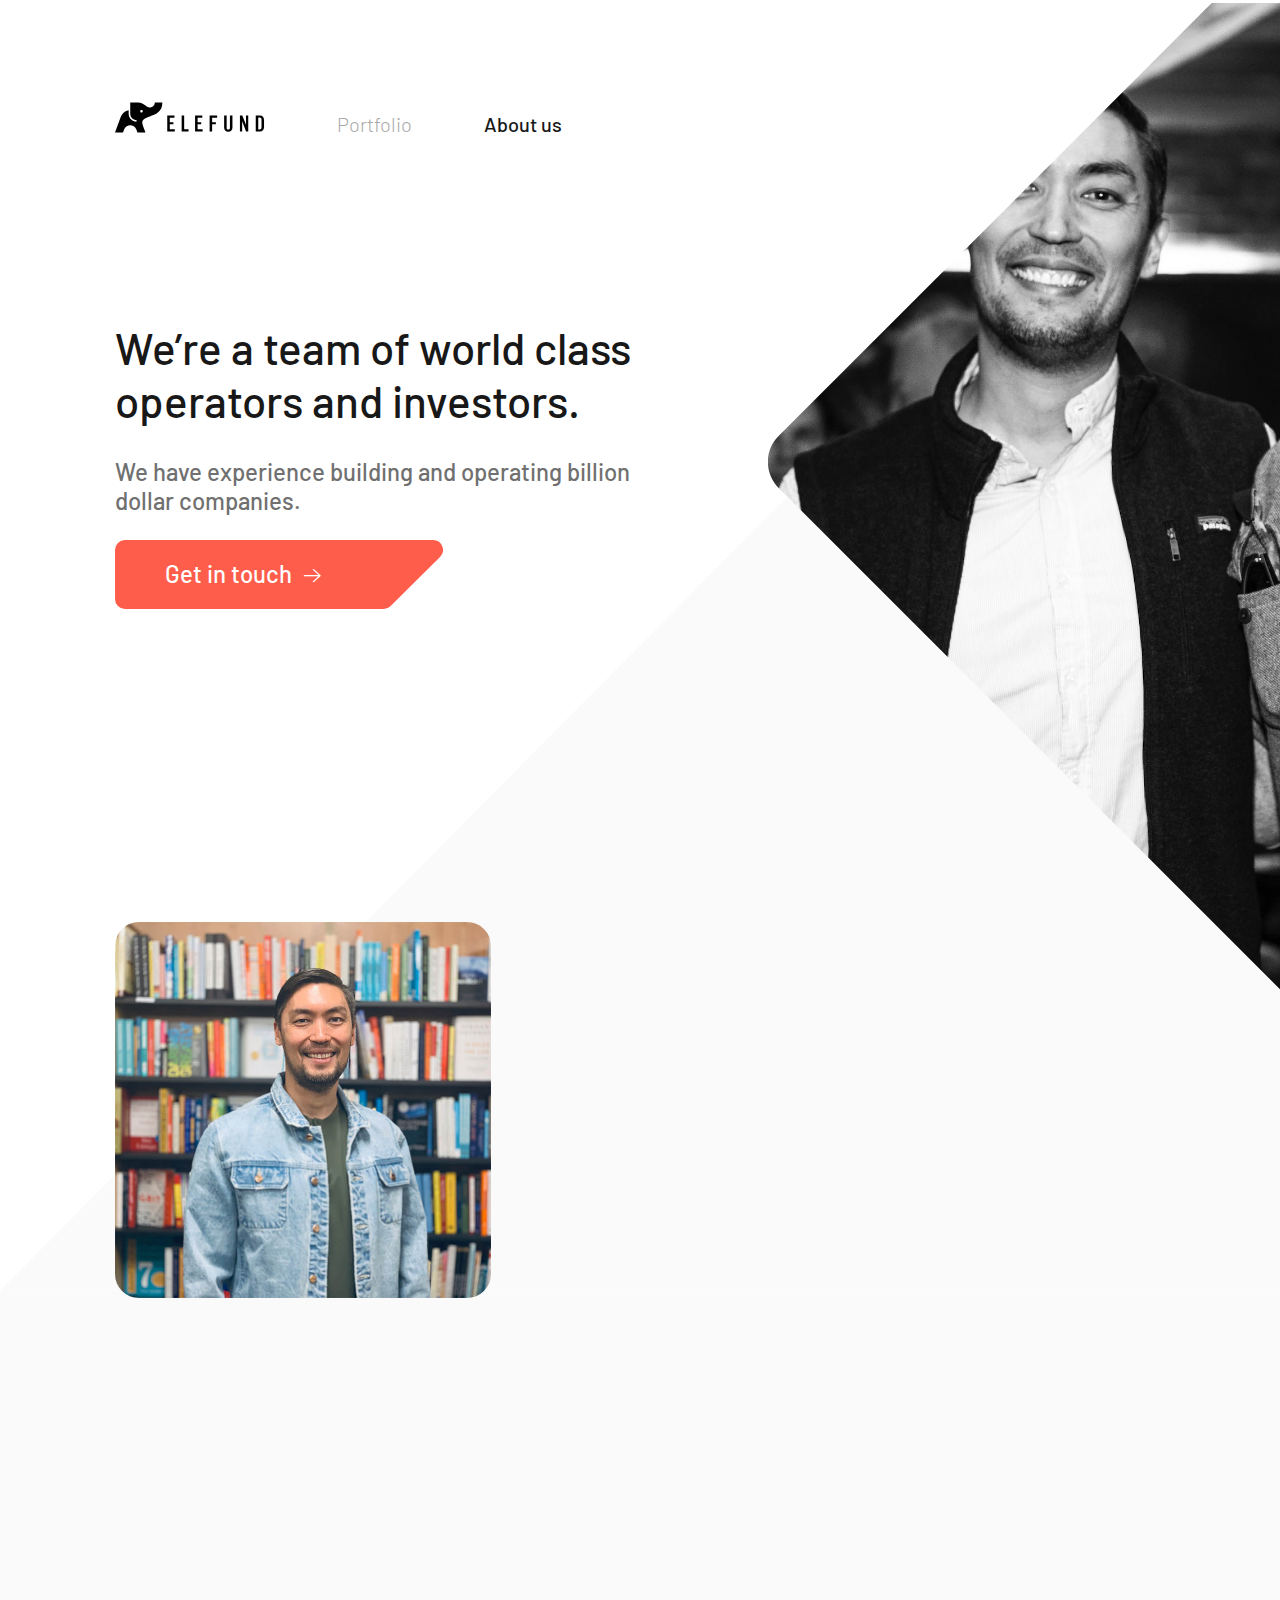
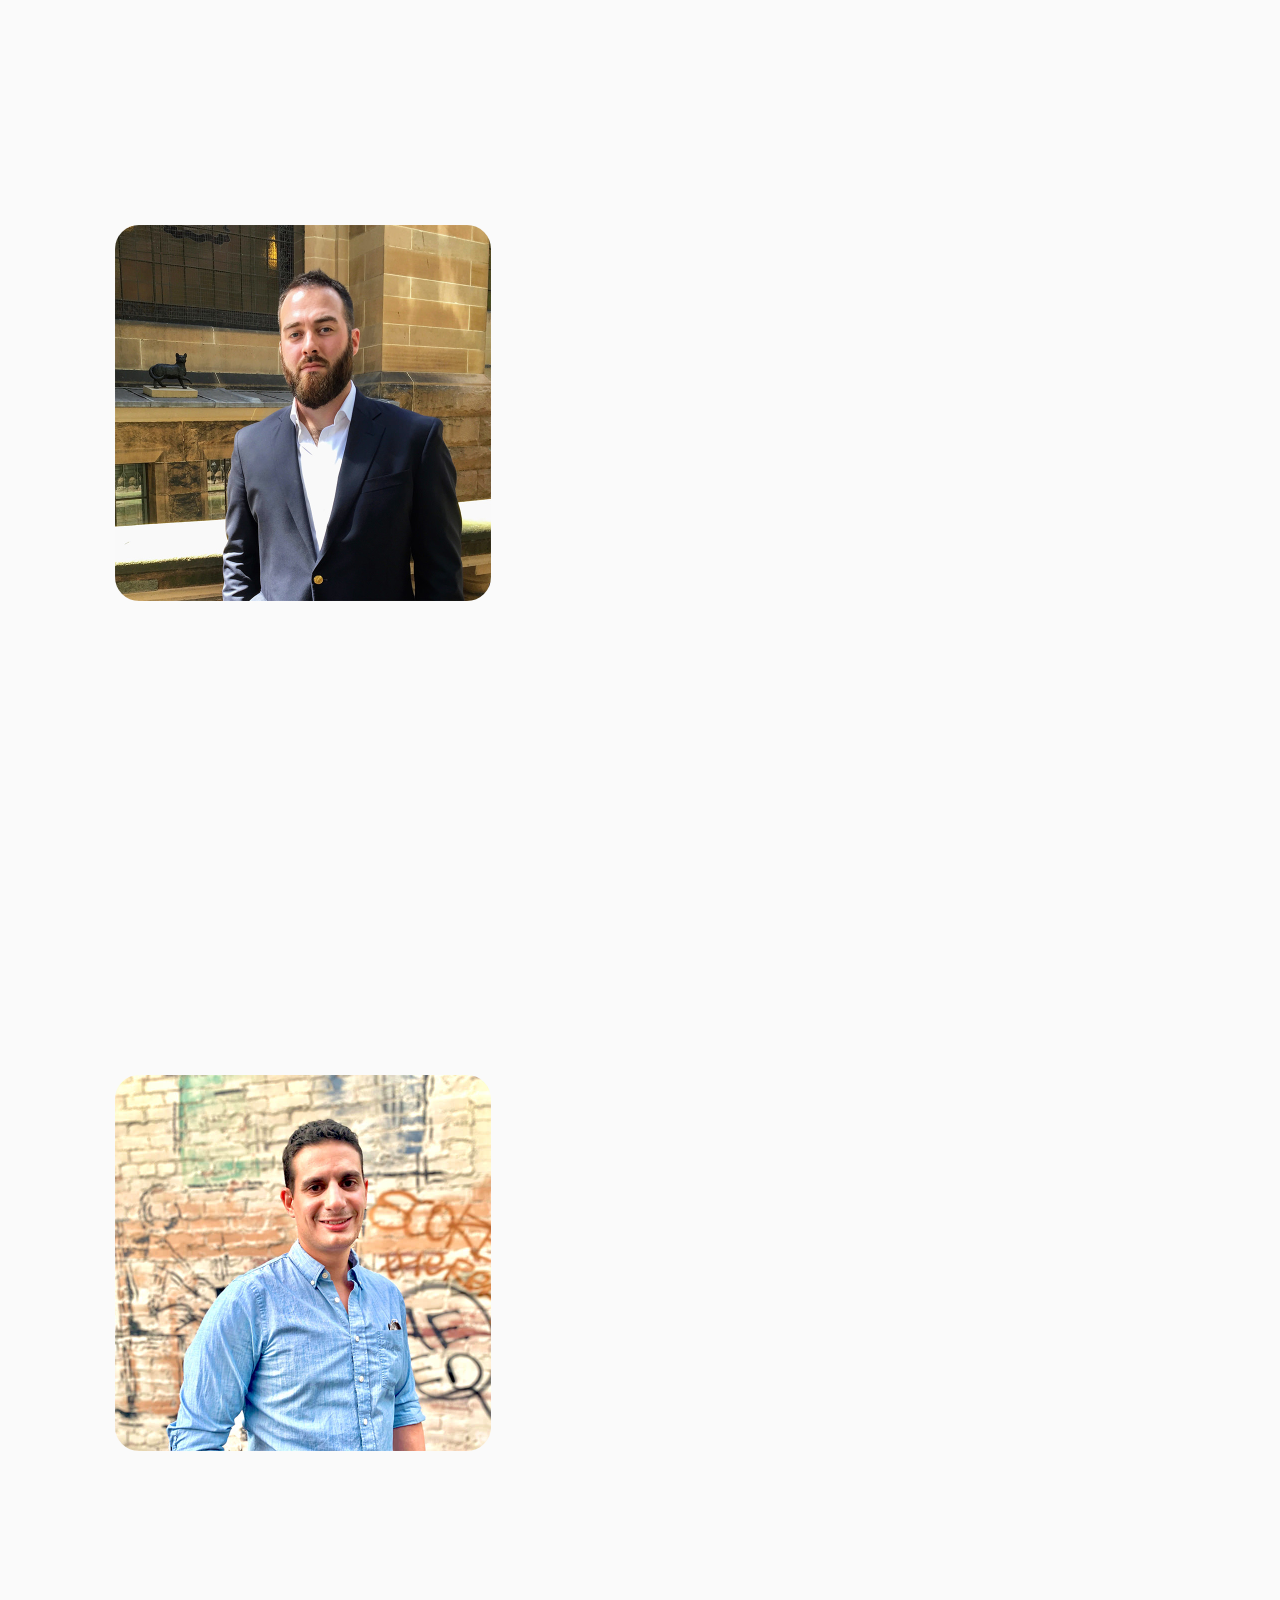
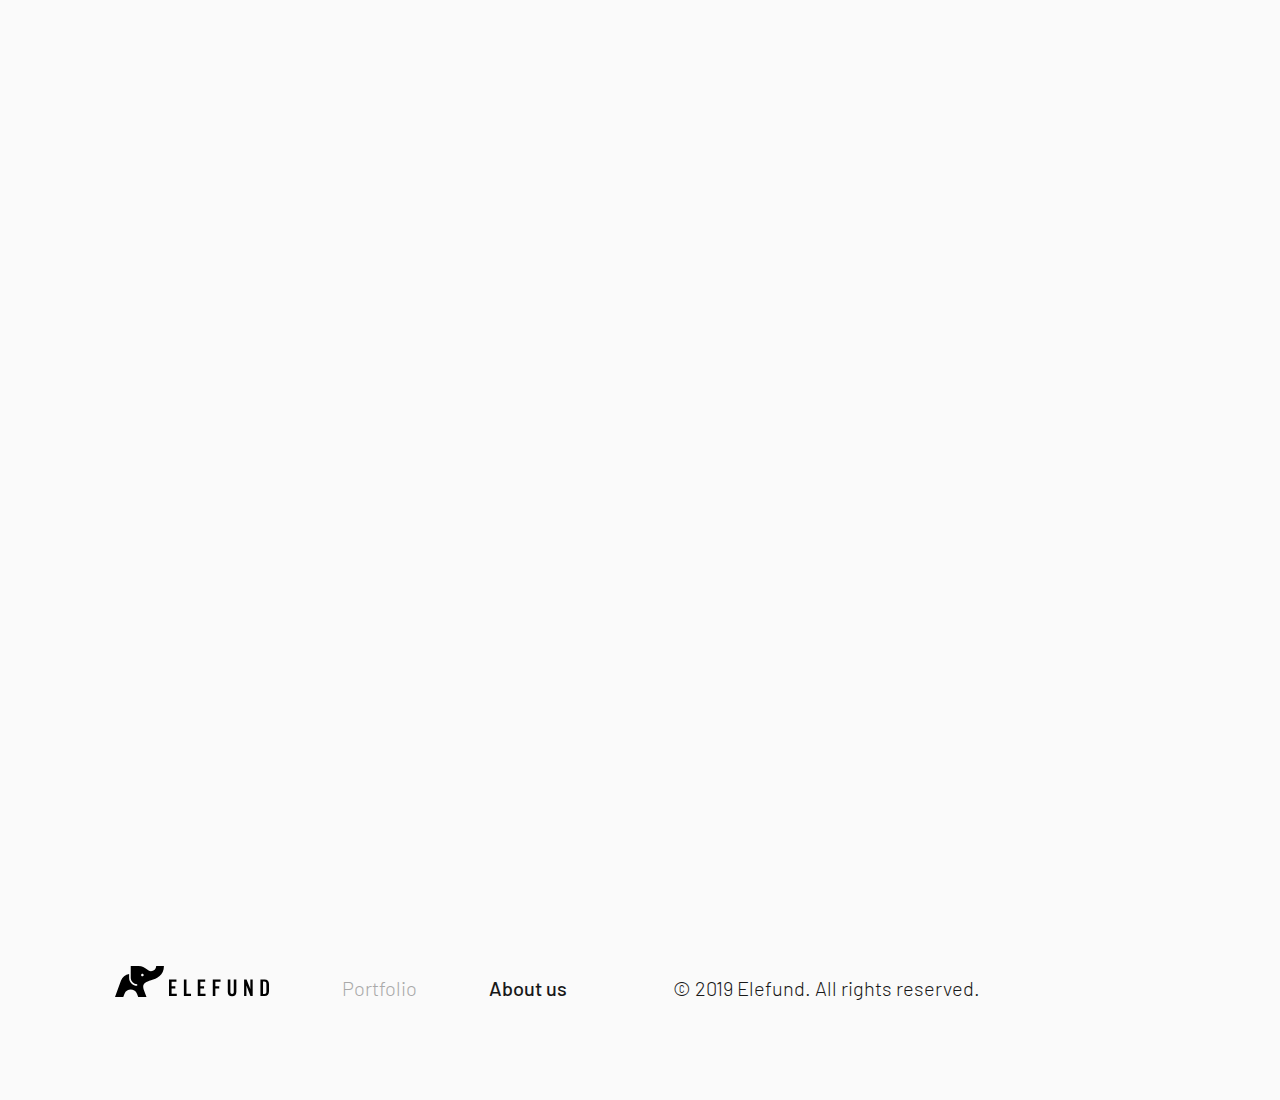
==== commit 02511dd9: "Bump" ====
--- a/about/index.html
+++ b/about/index.html
@@ -7,6 +7,15 @@
     <link href="/images/favicon.png" rel="shortcut icon">
     <meta charset="UTF-8">
     <meta name="viewport" content="width=device-width, initial-scale=1">
+    <meta property="og:image" content="/images/share.png">
+    <meta property="twitter:image" content="/images/share.png">
+    <script async src="https://www.googletagmanager.com/gtag/js?id=UA-148895888-1"></script>
+    <script>
+      window.dataLayer = window.dataLayer || [];
+      function gtag(){dataLayer.push(arguments);}
+      gtag('js', new Date());
+      gtag('config', 'UA-148895888-1');
+    </script>
   </head>
   <body>
     <div class="overflow">
@@ -20,7 +29,7 @@
                     </button>
                   </li>
                   <li class="site-nav-item logo"><a class="site-nav-link" href="/"><img src="/images/logo-full.svg" width="150" height="32" alt="Elefund"></a></li>
-                  <li class="site-nav-item d-none d-sm-block"><a class="site-nav-link" href="/portfolio">Portfolio</a></li>
+                  <li class="site-nav-item d-none d-sm-block"><a class="site-nav-link" href="/portfolio" title="about">Portfolio</a></li>
                   <li class="site-nav-item d-none d-sm-block active"><a class="site-nav-link" href="/about">About us</a></li>
                 </ul>
               </nav>
@@ -39,13 +48,14 @@
           <div class="content-shrink-wide animated-section">
             <h1 class="animate-element">We’re a team of world class operators and&nbsp;investors.</h1>
             <p class="lead animate-element-delay">We have experience building and operating billion dollar companies.</p>
+            <p class="animate-element-delay"><a class="btn" href="mailto:info@elefund.com">Get in touch<i class="icomoon icomoon-pad-left icon-arrow-right"></i><img class="btn-bg" src="[data-uri]" width="328" height="68" alt=""></a></p>
           </div>
         </div>
         <div class="content-image">
           <div class="img-clip"><img src="/images/photos/about-hero.jpg" width="1920" height="1280" alt=""></div>
         </div>
       </section>
-      <section class="content-section">
+      <section class="content-section team-section">
         <div class="container">
           <ul class="team-list">
             <li class="team-item"><img class="team-avatar" src="/images/photos/bio-serik.jpg" width="376" height="376" alt="Serik Kaldykulov">
@@ -64,7 +74,6 @@
                   <ul class="team-links">
                     <li class="team-links-item"><a class="btn-contact btn-linkedin" href="https://www.linkedin.com/in/serikus/" target="_blank"><i class="icomoon icon-linkedin"></i></a></li>
                     <li class="team-links-item"><a class="btn-contact btn-twitter" href="https://twitter.com/serikiman" target="_blank"><i class="icomoon icon-twitter"></i></a></li>
-                    <li class="team-links-item"><a class="btn-contact btn-mail" href="mailto:serik@elefund.com"><i class="icomoon icon-mail"></i></a></li>
                   </ul>
                 </div>
               </div>
@@ -83,7 +92,6 @@
                   <div class="separator"></div>
                   <ul class="team-links">
                     <li class="team-links-item"><a class="btn-contact btn-linkedin" href="https://www.linkedin.com/in/nrodland/" target="_blank"><i class="icomoon icon-linkedin"></i></a></li>
-                    <li class="team-links-item"><a class="btn-contact btn-mail" href="mailto:nate@elefund.com" target="_blank"><i class="icomoon icon-mail"></i></a></li>
                   </ul>
                 </div>
               </div>
@@ -103,7 +111,6 @@
                   <ul class="team-links">
                     <li class="team-links-item"><a class="btn-contact btn-linkedin" href="https://www.linkedin.com/in/arik-crissi-079933158/" target="_blank"><i class="icomoon icon-linkedin"></i></a></li>
                     <li class="team-links-item"><a class="btn-contact btn-twitter" href="https://twitter.com/ArikCrissi" target="_blank"><i class="icomoon icon-twitter"></i></a></li>
-                    <li class="team-links-item"><a class="btn-contact btn-mail" href="mailto:arik@elefund.com" target="_blank"><i class="icomoon icon-mail"></i></a></li>
                   </ul>
                 </div>
               </div>
--- a/stylesheets/styles.css
+++ b/stylesheets/styles.css
@@ -1 +1 @@
-/*! normalize.css v8.0.1 | MIT License | github.com/necolas/normalize.css */html{line-height:1.15;-webkit-text-size-adjust:100%}body{margin:0}main{display:block}h1{font-size:2em;margin:.67em 0}hr{box-sizing:content-box;height:0;overflow:visible}pre{font-family:monospace,monospace;font-size:1em}a{background-color:transparent}abbr[title]{border-bottom:none;text-decoration:underline;-webkit-text-decoration:underline dotted;text-decoration:underline dotted}b,strong{font-weight:bolder}code,kbd,samp{font-family:monospace,monospace;font-size:1em}small{font-size:80%}sub,sup{font-size:75%;line-height:0;position:relative;vertical-align:baseline}sub{bottom:-.25em}sup{top:-.5em}img{border-style:none}button,input,optgroup,select,textarea{font-family:inherit;font-size:100%;line-height:1.15;margin:0}button,input{overflow:visible}button,select{text-transform:none}[type=button],[type=reset],[type=submit],button{-webkit-appearance:button}[type=button]::-moz-focus-inner,[type=reset]::-moz-focus-inner,[type=submit]::-moz-focus-inner,button::-moz-focus-inner{border-style:none;padding:0}[type=button]:-moz-focusring,[type=reset]:-moz-focusring,[type=submit]:-moz-focusring,button:-moz-focusring{outline:1px dotted ButtonText}fieldset{padding:.35em .75em .625em}legend{box-sizing:border-box;color:inherit;display:table;max-width:100%;padding:0;white-space:normal}progress{vertical-align:baseline}textarea{overflow:auto}[type=checkbox],[type=radio]{box-sizing:border-box;padding:0}[type=number]::-webkit-inner-spin-button,[type=number]::-webkit-outer-spin-button{height:auto}[type=search]{-webkit-appearance:textfield;outline-offset:-2px}[type=search]::-webkit-search-decoration{-webkit-appearance:none}::-webkit-file-upload-button{-webkit-appearance:button;font:inherit}details{display:block}summary{display:list-item}[hidden],template{display:none}@font-face{font-family:icomoon;src:url(/fonts/icomoon.woff2) format("woff2"),url(/fonts/icomoon.woff) format("woff");font-weight:400;font-style:normal}.icomoon{font-size:70%}.icomoon:before{font-family:icomoon!important;speak:none;font-style:normal;font-weight:400;font-variant:normal;text-transform:none;line-height:1;-webkit-font-smoothing:antialiased;-moz-osx-font-smoothing:grayscale}.icon-twitter:before{content:"\e900"}.icon-arrow-right:before{content:"\e901"}.icon-close:before{content:"\e902"}.icon-linkedin:before{content:"\e903"}.icon-mail:before{content:"\e904"}.slick-slider{box-sizing:border-box;-webkit-touch-callout:none;-webkit-user-select:none;-moz-user-select:none;-ms-user-select:none;user-select:none;-ms-touch-action:pan-y;touch-action:pan-y;-webkit-tap-highlight-color:transparent}.slick-list,.slick-slider{position:relative;display:block}.slick-list{margin:0;padding:0;height:100%}.slick-list:focus{outline:none}.slick-list.dragging{cursor:pointer;cursor:hand}.slick-slider .slick-list,.slick-slider .slick-track{transform:translateZ(0)}.slick-track{position:relative;left:0;top:0;display:block;margin-left:auto;margin-right:auto;height:100%}.slick-track:after,.slick-track:before{content:"";display:table}.slick-track:after{clear:both}.slick-loading .slick-track{visibility:hidden}.slick-slide{float:left;height:100%;min-height:1px;display:none;outline:none}.slick-slide .content-section{display:-ms-flexbox!important;display:flex!important}.slick-slide.slick-loading img{display:none}.slick-slide.dragging img{pointer-events:none}.slick-initialized .slick-slide{display:-ms-flexbox;display:flex}.slick-loading .slick-slide{visibility:hidden}.slick-vertical .slick-slide{display:block;height:auto;border:1px solid transparent}.slick-arrow.slick-hidden{display:none}*,:after,:before{box-sizing:border-box}body{font:500 20px/1.2 Barlow,sans-serif;color:#181818;position:relative}@media (min-width:1200px){body{font-size:24px}}a{text-decoration:none;color:inherit}img{vertical-align:top}button{cursor:pointer;outline:none}.container{width:100%;max-width:1080px;padding:0 15px;margin-left:auto;margin-right:auto}.body-bg{position:absolute;top:0;left:0;z-index:-1;width:100%;height:100%;display:-ms-flexbox;display:flex;-ms-flex-direction:column;flex-direction:column}.body-bg-cut{width:100%;margin-top:30%}@media (min-width:768px){.body-bg-cut{margin-top:0}}.body-bg-filler{-ms-flex-positive:1;flex-grow:1;background:#fafafa}.h1,h1{font-size:20px;font-weight:500;margin-top:.7em;margin-bottom:.7em}@media (min-width:768px){.h1,h1{font-size:34px}}@media (min-width:1200px){.h1,h1{font-size:44px}}.h2,h2{font-size:20px;font-weight:500;margin-top:.7em;margin-bottom:.7em}@media (min-width:768px){.h2,h2{font-size:30px}}@media (min-width:1200px){.h2,h2{font-size:38px}}.ol li+li,.ul li+li{margin-top:20px}.lead{font-size:16px;color:#707070}.lead a:hover{text-decoration:underline}@media (min-width:768px){.lead{font-size:20px}}@media (min-width:1200px){.lead{font-size:24px}}.icomoon-pad-left{padding-left:12px}.icomoon-pad-right{padding-right:12px}.d-none{display:none!important}@media (min-width:768px){.d-sm-none{display:none!important}}@media (min-width:768px){.d-sm-block{display:block!important}}.site-header{position:relative;z-index:6}.site-footer{font-size:12px;font-weight:300}@media (max-width:767px){.site-footer{padding:0 0 0 40px}}.site-footer .site-nav{display:-ms-flexbox;display:flex;-ms-flex-align:end;align-items:flex-end}@media (max-width:767px){.site-footer .site-nav{-ms-flex-wrap:wrap;flex-wrap:wrap;font-size:12px}}@media (max-width:1199px){.site-footer .site-nav{-ms-flex-wrap:wrap;flex-wrap:wrap;font-size:14px;margin-bottom:40px}}.site-footer .copyright{margin-top:15px}@media (max-width:991px){.site-footer .copyright{width:100%}}@media (min-width:992px){.site-footer .copyright{margin-top:0;margin-left:72px}}@media (min-width:1200px){.site-footer .copyright{margin-top:0;margin-left:106px}}@media (max-width:991px){.site-footer .logo{width:75px;height:16px}}.site-nav{font-weight:300;font-size:20px;line-height:1;margin:20px 0}@media (min-width:768px){.site-nav{margin:102px 0 102px 115px}}.site-nav-list{list-style:none;margin:0;padding:0;display:-ms-flexbox;display:flex;-ms-flex-align:end;align-items:flex-end}.site-nav-item+.site-nav-item{margin-left:10px}@media (min-width:768px){.site-nav-item+.site-nav-item{margin-left:72px}}@media (min-width:768px){.site-nav-item.logo{margin-left:0}}.site-nav-item.active .site-nav-link{color:#181818;font-weight:500;text-decoration:none}.site-nav-link{color:#a9a9a9;text-decoration:none}.site-nav-link:hover{text-decoration:underline}.toggle-mobile-menu{padding:10px 16px 10px 0;background:transparent;border:0}.toggle-mobile-menu .line{background:#000;width:16px;height:2px;margin:4px 0}.is-mobile-menu-active{overflow:hidden}.is-mobile-menu-active .site-menu-mobile{display:-ms-flexbox;display:flex;transform:translateX(0)}.is-mobile-menu-active .site-menu-mobile-backdrop{display:block}.site-menu-mobile{display:none;position:fixed;top:0;left:0;width:80%;height:100%;background:#1b1b1b;font-size:15px;text-align:center;display:-ms-flexbox;display:flex;-ms-flex-direction:column;flex-direction:column;color:#fff;z-index:7;padding:36px 0 60px;transform:translateX(-100%);transition:transform .1s linear}.site-menu-mobile-list{list-style:none;padding:0;margin:0;-ms-flex-positive:1;flex-grow:1}.site-menu-mobile-logo{margin-bottom:22px}.site-menu-mobile-link{color:#fff;display:block;padding:15px 30px}.site-menu-mobile-link.is-active{background:#141414}.site-menu-mobile-copyright{font-size:11px}.site-menu-mobile-backdrop{z-index:5;position:fixed;top:0;left:0;width:100%;height:100%;display:none}@keyframes a{0%{width:0}80%{width:0}to{width:120vh}}.content-section{min-height:55vh;position:relative;display:-ms-flexbox;display:flex;-ms-flex-direction:column;flex-direction:column;-ms-flex-pack:center;justify-content:center;padding:0 25px}@media (min-width:768px){.content-section{min-height:80vh;padding:100px}}@media (min-width:992px){.content-section{min-height:100vh;margin-bottom:-10vh}}.content-section.next{min-height:0}@media (max-width:767px){.content-section.next{padding-top:60px}}@media (max-width:767px){.content-section.hero{min-height:calc(100vh - 76px);padding-top:240px;padding-bottom:0}.content-section.hero .container{position:relative;z-index:2}}@media (min-width:768px){.content-section.hero{margin-top:-224px}}@media (min-width:992px){.content-section.hero-about{min-height:100vh}}@media (min-width:1200px){.content-section.hero-about .img-clip img{margin-top:9vh;height:94%}}@media (max-width:991px){.content-section.page-home-portfolio{padding-top:0;padding-bottom:0;min-height:40vh}}.content-section.page-home-last{min-height:80vh}@media (max-width:767px){.content-section.page-home-last{min-height:40vh;-ms-flex-pack:start;justify-content:flex-start;margin:15vh 0}.content-section.page-home-last .content-image{top:6vh}}@media (max-width:991px){.content-section.page-home-last{padding-top:0}}@media (min-width:1200px){.content-section.page-home-last .content-image img{object-position:25% top}}.content-section.page-home-last .container{z-index:2}.content-section.page-about-last{min-height:80vh}.content-section.page-about-last ol{padding-left:1em}@media (max-width:991px){.content-section.slick-slide{padding-bottom:0}}.content-shrink{max-width:70%}@media (min-width:768px){.content-shrink{max-width:60%}}@media (min-width:992px){.content-shrink{max-width:38%}}.content-shrink-wide{max-width:54%}@media (max-width:450px){.content-shrink-wide{max-width:68%;padding-left:10%}}@media (max-width:991px){.content-shrink-wide{padding-left:15%}}.content-shrink-wide.no-mobile-padding{padding-left:0}.content-image{position:absolute;top:-23%;left:54%;width:90%;z-index:1}.content-image:before{content:"";display:block;padding-bottom:100%}@media (min-width:768px){.content-image{top:-25vh;left:60%;width:120vh}}@media (min-width:992px){.content-image{top:-10vh}}.content-image img{display:block;position:absolute;top:0;left:0;width:100%;height:100%;object-fit:cover;object-position:center}.content-image.top{top:0}.content-image.left{left:auto;right:60%}.content-image-filler{z-index:2}.content-image-filler .filler{display:none;visibility:hidden;width:0;background:transparent;border-radius:50%;transform:translateY(-50%);position:absolute;top:50%;left:0;transition:width .5s ease-in;z-index:2}.content-image-filler .filler:before{content:"";display:block;padding-bottom:100%}.content-image-filler .filler.animate{background:#62cb9c;visibility:visible;animation:a 5s ease-in forwards 1}@media (min-width:768px){.content-image-filler .filler{display:block}}.content-centered{margin-left:auto;margin-right:auto}.btn{color:#fff;width:328px;padding:20px 50px;display:inline-block;vertical-align:top;position:relative}@media (max-width:767px){.btn{font-size:16px;width:216px;padding:13px 26px}}.btn:hover .btn-bg{filter:drop-shadow(0 16px 32px rgba(0,0,0,.4))}.btn-bg{position:absolute;top:0;left:0;width:100%;height:100%;object-fit:contain;z-index:-1;transition:filter .2s ease-in}.btn-round-blue{position:absolute;top:50%;right:0;padding:0 0 0 10px;width:48px;height:96px;background-image:linear-gradient(225deg,#5763dc,#62b4e6);display:-ms-flexbox;display:flex;-ms-flex-direction:column;flex-direction:column;-ms-flex-align:center;align-items:center;-ms-flex-pack:center;justify-content:center;color:#fff;font-size:30px;line-height:1;border:0;border-radius:48px 0 0 48px;cursor:pointer;transform:translateY(-50%);transition:box-shadow .2s ease-in-out}.btn-round-blue:hover{box-shadow:0 16px 32px 0 rgba(0,0,0,.4)}@media (min-width:992px){.btn-round-blue{width:121px;height:242px;border-radius:121px 0 0 121px;font-size:72px;padding:0 0 0 20px}}.btn-contact{width:36px;height:36px;font-size:20px;line-height:36px;border-radius:7px;text-align:center;display:block;color:#fff;transition:box-shadow .2s ease-in-out}.btn-contact:hover{box-shadow:0 16px 32px 0 rgba(0,0,0,.4)}.btn-contact .icomoon{vertical-align:top}@media (min-width:768px){.btn-contact{width:60px;height:60px;line-height:60px;font-size:40px}}.btn-linkedin{background:#0077b5}.btn-twitter{background:#00acee}.btn-mail{background:#ff5d4b}.overflow{overflow:hidden}.separator-xs{height:5px}.separator-sm{height:10px}.separator{height:20px}.separator-md{height:30px}.separator-lg{height:40px}.is-modal-active{overflow:hidden}.is-modal-active .modal{display:block}.modal{display:none;position:fixed;z-index:10}.modal,.modal-backdrop{top:0;left:0;width:100%;height:100%}.modal-backdrop{position:absolute;z-index:11;background:rgba(0,0,0,.75)}.modal-container{position:absolute;z-index:12;top:50%;left:50%;width:805px;max-width:calc(100% - 40px);max-height:calc(100% - 40px);padding:20px;background:#fff;border-radius:24px;transform:translate(-50%,-50%);display:-ms-flexbox;display:flex}@media (max-width:767px){.modal-container{font-size:16px}}@media (min-width:768px){.modal-container{padding:70px 77px}}.modal-close{position:absolute;top:15px;right:15px;background:transparent;border:0;box-shadow:none;cursor:pointer;font-size:18px;padding:10px}@media (min-width:768px){.modal-close{top:37px;right:37px;font-size:24px}}.modal-body{max-height:100%;overflow:auto}.company-head,.company-logo{display:-ms-flexbox;display:flex;-ms-flex-align:center;align-items:center}.company-logo{width:100px;height:100px;-ms-flex-pack:center;justify-content:center;border-radius:24px}.company-logo .img{max-width:70%;max-height:70%}@media (min-width:768px){.company-logo{width:208px;height:208px}}.company-info{padding-left:30px}@media (min-width:768px){.company-info{padding-left:84px}}.company-info .lead{margin-top:14px;margin-bottom:0}.company-name{margin:0}.company-body{color:#707070;margin-top:34px;margin-bottom:46px}@media (min-width:768px){.company-body{margin-top:68px;margin-bottom:95px}}.company-footer{text-align:right}.company-footer a:hover{text-decoration:underline}.company-footer a+a{margin-left:30px}.img-clip{position:absolute;top:0;left:0;width:100%;height:100%;-webkit-mask-image:url([data-uri]);mask-image:url([data-uri]);-webkit-mask-repeat:no-repeat;mask-repeat:no-repeat;-webkit-mask-size:auto 100%;mask-size:auto 100%;-webkit-mask-position:center;mask-position:center}.logo-clip{z-index:1;position:absolute;top:50%;left:-5%;transform:translate(-50%,-50%);width:40vw;font-size:100px;color:#fff;display:-ms-flexbox;display:flex;-ms-flex-align:center;align-items:center;-ms-flex-pack:end;justify-content:flex-end}.logo-clip:before{content:"";display:block;width:100%;padding-bottom:100%;border-radius:63px;position:absolute;top:50%;left:50%;transform:translate(-50%,-50%) rotate(-45deg)}@media (max-width:1199px){.logo-clip{font-size:62px}.logo-clip:before{width:100%;padding-bottom:100%;transform:translate(-50%,-50%) rotate(-45deg);border-radius:40px}.logo-clip .img{width:auto;height:40px}}@media (min-width:992px) and (max-width:1199px){.logo-clip:before{transform:translate(-56%,-50%) rotate(-45deg)}.logo-clip .img{min-width:120px;height:30px;object-fit:contain;object-position:center}}@media (max-width:767px){.logo-clip:before{border-radius:20px}.logo-clip .img{height:16px;left:4vw}}.logo-clip.brand-robinhood:before{background:#62cb9c}.logo-clip.brand-carta:before{background:#4895e5}.logo-clip.brand-calm:before{background-image:linear-gradient(180deg,#5863dd,#61b1e6)}.logo-clip.brand-twitter:before{background:#4c9eeb}.logo-clip .icomoon,.logo-clip .img{position:relative;z-index:2}@keyframes b{0%{transform:rotate(135deg)}to{transform:rotate(315deg)}}@keyframes c{0%{left:0;transform:translate(-50%,-50%)}80%{left:0;transform:translate(-50%,-50%)}to{left:60.6vw;transform:translateY(-50%)}}@media (min-width:992px){@keyframes c{0%{left:0;transform:translate(-50%,-50%)}80%{left:0;transform:translate(-50%,-50%)}to{left:60.45vw;transform:translateY(-50%)}}}.hero-section-arrow{width:48px;height:48px;background:#62cb9c;color:#fff;font-size:16px;border:0;transform:translateX(-50%);border-radius:0 50% 50% 0;padding-left:28px;display:-ms-flexbox;display:flex;-ms-flex-direction:column;flex-direction:column;-ms-flex-pack:center;justify-content:center;-ms-flex-align:start;align-items:flex-start;position:relative;z-index:4}@media (min-width:768px){.hero-section-arrow{width:90px;height:90px;font-size:34px;padding-left:45px}.hero-section-arrow.loader:before{content:"";display:block;width:108px;height:108px;border:4px solid #b2b2b2;border-color:transparent #b2b2b2 #b2b2b2 transparent;position:absolute;top:-9px;left:-9px;border-radius:50%;visibility:hidden}.hero-section-arrow.loader.animate:before{visibility:visible;animation:b 3.3s ease-in forwards}}.hero-section-arrow-block{position:absolute;height:31%;top:0;left:0;display:-ms-flexbox;display:flex;-ms-flex-direction:column;flex-direction:column;-ms-flex-pack:center;justify-content:center}@media (min-width:768px){.hero-section-arrow-block{height:69vh}}@media (min-width:992px){.hero-section-arrow-block{height:100vh}}.hero-section-arrow-mover{display:none}@media (min-width:768px){.hero-section-arrow-mover{width:90px;height:90px;background:#62cb9c;display:block;z-index:3;border-radius:50%;position:absolute;top:50%;transform:translate(-50%,-50%);visibility:hidden}.hero-section-arrow-mover.animate{visibility:visible;animation:c 4.15s ease-in forwards}}.hero-section-slider{position:relative}@media (max-width:767px){.hero-section-slider{padding-bottom:0}}@media (min-width:768px){.hero-section-slider{margin-top:-224px}}.portfolio-grid{display:-ms-flexbox;display:flex;-ms-flex-wrap:wrap;flex-wrap:wrap;-ms-flex-align:stretch;align-items:stretch;margin:0 -10px;padding:0;list-style:none}@media (min-width:1200px){.portfolio-grid{margin:0 -40px}}.portfolio-item{padding:20px 10px 0;width:50%}@media (min-width:768px){.portfolio-item{width:25%}}@media (min-width:1200px){.portfolio-item{padding:64px 40px 0}}.portfolio-link{background:#fff;display:-ms-flexbox;display:flex;-ms-flex-direction:column;flex-direction:column;-ms-flex-pack:center;justify-content:center;-ms-flex-align:center;align-items:center;padding-bottom:100%;position:relative;border-radius:24px;transition:box-shadow .2s linear}.portfolio-link:hover{box-shadow:0 16px 32px rgba(0,0,0,.4)}.portfolio-image{max-width:90px;max-height:90px;position:absolute;top:50%;left:50%;transform:translate(-50%,-50%)}@media (min-width:992px){.portfolio-image{max-width:118px;max-height:118px}}.brand-calm{background-image:linear-gradient(0,#5863dd,#61b1e6)}.brand-robinhood{background:#62cb9c}.brand-carta{background:#4895e5}.brand-citybldr{background:#59b4e4}.brand-boost{background:#882366}.brand-pie-insurance{background:#ff961a}.brand-commonstock{background:#6ce5bf}.brand-nimbella{background:#4d7188}.brand-workramp{background:#336bc3}.brand-secfi{background:#4962dd}.brand-capture-technologies{background:#ffbe00}.brand-landed{background:#4aa270}.brand-beyond-games{background-image:linear-gradient(90deg,#dc4a63,#f7cf47)}.brand-pogoseat{background:#ac352a}.brand-astranis{background:#5cc4c0}.brand-fleet{background:#4cb2a2}.brand-radar{background:#7bf79f}.brand-hyperloop-one{background:#000}.brand-ubeam{background:#4ba6e1}.brand-fastly{background:#ff282d}.brand-loona{background:#0d031d}.brand-achroma{background:#1dc1dd}.brand-10by10,.brand-hotel-engine{background:#000}.brand-careport-health{background:#449bd8}.brand-handle{background:#367ef9}.brand-fidel{background:#0048ff}.team-list{list-style:none;margin:0;padding:0}.team-item+.team-item{margin-top:135px}@media (min-width:768px){.team-item{display:-ms-flexbox;display:flex;-ms-flex-align:start;align-items:flex-start}.team-item+.team-item{margin-top:256px}}.team-avatar{border-radius:24px;-ms-flex-negative:0;flex-shrink:0}@media (max-width:767px){.team-avatar{width:128px;height:128px;border-radius:10px;margin-bottom:20px}}@media (max-width:1199px){.team-avatar{width:160px;height:160px;border-radius:14px}}@media (min-width:768px){.team-info{padding-left:36px}}@media (min-width:1200px){.team-info{padding-left:86px}}.team-position{color:#181818}.team-links{list-style:none;margin:0;padding:0;display:-ms-flexbox;display:flex}.team-links-item{margin-right:20px}@media (max-width:767px){.team-links-item{margin-right:10px}}.team-name{margin-top:0}.latest-tweet ul{padding:0;list-style:none}.js-slider>.js-slider-item:not(:first-child),.latest-tweet .interact{display:none}@media (min-width:768px){.animate-element,.animate-element-delay{opacity:0;transform:translateY(40px);transition:opacity .4s ease-out,transform .4s ease-out}.animate-element-delay.enter,.animate-element.enter{opacity:1;transform:translateY(0)}.animate-element-delay{transition-delay:.1s}}.home-portfolio-section{padding-left:0;padding-right:0}@media (max-width:767px){.content-section.hero-about{min-height:calc(59vh - 76px);padding-top:0}.content-section.hero-about .content-shrink-wide{padding-left:0}.content-section.hero-about .content-image{top:-25%}}+/*! normalize.css v8.0.1 | MIT License | github.com/necolas/normalize.css */html{line-height:1.15;-webkit-text-size-adjust:100%}body{margin:0}main{display:block}h1{font-size:2em;margin:.67em 0}hr{box-sizing:content-box;height:0;overflow:visible}pre{font-family:monospace,monospace;font-size:1em}a{background-color:transparent}abbr[title]{border-bottom:none;text-decoration:underline;-webkit-text-decoration:underline dotted;text-decoration:underline dotted}b,strong{font-weight:bolder}code,kbd,samp{font-family:monospace,monospace;font-size:1em}small{font-size:80%}sub,sup{font-size:75%;line-height:0;position:relative;vertical-align:baseline}sub{bottom:-.25em}sup{top:-.5em}img{border-style:none}button,input,optgroup,select,textarea{font-family:inherit;font-size:100%;line-height:1.15;margin:0}button,input{overflow:visible}button,select{text-transform:none}[type=button],[type=reset],[type=submit],button{-webkit-appearance:button}[type=button]::-moz-focus-inner,[type=reset]::-moz-focus-inner,[type=submit]::-moz-focus-inner,button::-moz-focus-inner{border-style:none;padding:0}[type=button]:-moz-focusring,[type=reset]:-moz-focusring,[type=submit]:-moz-focusring,button:-moz-focusring{outline:1px dotted ButtonText}fieldset{padding:.35em .75em .625em}legend{box-sizing:border-box;color:inherit;display:table;max-width:100%;padding:0;white-space:normal}progress{vertical-align:baseline}textarea{overflow:auto}[type=checkbox],[type=radio]{box-sizing:border-box;padding:0}[type=number]::-webkit-inner-spin-button,[type=number]::-webkit-outer-spin-button{height:auto}[type=search]{-webkit-appearance:textfield;outline-offset:-2px}[type=search]::-webkit-search-decoration{-webkit-appearance:none}::-webkit-file-upload-button{-webkit-appearance:button;font:inherit}details{display:block}summary{display:list-item}[hidden],template{display:none}@font-face{font-family:icomoon;src:url(/fonts/icomoon.woff2) format("woff2"),url(/fonts/icomoon.woff) format("woff");font-weight:400;font-style:normal}.icomoon{font-size:70%}.icomoon:before{font-family:icomoon!important;speak:none;font-style:normal;font-weight:400;font-variant:normal;text-transform:none;line-height:1;-webkit-font-smoothing:antialiased;-moz-osx-font-smoothing:grayscale}.icon-twitter:before{content:"\e900"}.icon-arrow-right:before{content:"\e901"}.icon-close:before{content:"\e902"}.icon-linkedin:before{content:"\e903"}.slick-slider{box-sizing:border-box;-webkit-touch-callout:none;-webkit-user-select:none;-moz-user-select:none;-ms-user-select:none;user-select:none;-ms-touch-action:pan-y;touch-action:pan-y;-webkit-tap-highlight-color:transparent}.slick-list,.slick-slider{position:relative;display:block}.slick-list{margin:0;padding:0;height:100%}.slick-list:focus{outline:none}.slick-list.dragging{cursor:pointer;cursor:hand}.slick-slider .slick-list,.slick-slider .slick-track{transform:translateZ(0)}.slick-track{position:relative;left:0;top:0;display:block;margin-left:auto;margin-right:auto;height:100%}.slick-track:after,.slick-track:before{content:"";display:table}.slick-track:after{clear:both}.slick-loading .slick-track{visibility:hidden}.slick-slide{float:left;height:100%;min-height:1px;display:none;outline:none}.slick-slide .content-section{display:-ms-flexbox!important;display:flex!important}.slick-slide.slick-loading img{display:none}.slick-slide.dragging img{pointer-events:none}.slick-initialized .slick-slide{display:-ms-flexbox;display:flex}.slick-loading .slick-slide{visibility:hidden}.slick-vertical .slick-slide{display:block;height:auto;border:1px solid transparent}.slick-arrow.slick-hidden{display:none}*,:after,:before{box-sizing:border-box}body{font:500 20px/1.2 Barlow,sans-serif;color:#181818;position:relative}@media (min-width:1200px){body{font-size:24px}}a{text-decoration:none;color:inherit}img{vertical-align:top}button{cursor:pointer;outline:none}.container{width:100%;max-width:1080px;padding:0 15px;margin-left:auto;margin-right:auto}.body-bg{position:absolute;top:0;left:0;z-index:-1;width:100%;height:100%;display:-ms-flexbox;display:flex;-ms-flex-direction:column;flex-direction:column}.body-bg-cut{width:100%;margin-top:30%}@media (min-width:768px){.body-bg-cut{margin-top:0}}.body-bg-filler{-ms-flex-positive:1;flex-grow:1;background:#fafafa}.h1,h1{font-size:20px;font-weight:500;margin-top:.7em;margin-bottom:.7em}@media (min-width:768px){.h1,h1{font-size:34px}}@media (min-width:1200px){.h1,h1{font-size:44px}}.h2,h2{font-size:20px;font-weight:500;margin-top:.7em;margin-bottom:.7em}@media (min-width:768px){.h2,h2{font-size:30px}}@media (min-width:1200px){.h2,h2{font-size:38px}}.ol li+li,.ul li+li{margin-top:20px}.lead{font-size:16px;color:#707070}.lead a:hover{text-decoration:underline}@media (min-width:768px){.lead{font-size:20px}}@media (min-width:1200px){.lead{font-size:24px}}.icomoon-pad-left{padding-left:12px}.icomoon-pad-right{padding-right:12px}.d-none{display:none!important}@media (min-width:768px){.d-sm-none{display:none!important}}@media (min-width:768px){.d-sm-block{display:block!important}}.site-header{position:relative;z-index:6}.site-footer{font-size:12px;font-weight:300}@media (max-width:767px){.site-footer{padding:0 0 0 40px}}.site-footer .site-nav{display:-ms-flexbox;display:flex;-ms-flex-align:end;align-items:flex-end}@media (max-width:767px){.site-footer .site-nav{-ms-flex-wrap:wrap;flex-wrap:wrap;font-size:12px}}@media (max-width:1199px){.site-footer .site-nav{-ms-flex-wrap:wrap;flex-wrap:wrap;font-size:14px;margin-bottom:40px}}.site-footer .copyright{margin-top:15px}@media (max-width:991px){.site-footer .copyright{width:100%}}@media (min-width:992px){.site-footer .copyright{margin-top:0;margin-left:72px}}@media (min-width:1200px){.site-footer .copyright{margin-top:0;margin-left:106px}}@media (max-width:991px){.site-footer .logo{width:75px;height:16px}}.site-nav{font-weight:300;font-size:20px;line-height:1;margin:20px 0}@media (min-width:768px){.site-nav{margin:102px 0 102px 115px}}@media (min-width:768px) and (max-height:700px){.site-nav{margin:30px 0 174px 115px}}.site-nav-list{list-style:none;margin:0;padding:0;display:-ms-flexbox;display:flex;-ms-flex-align:end;align-items:flex-end}.site-nav-item+.site-nav-item{margin-left:10px}@media (min-width:768px){.site-nav-item+.site-nav-item{margin-left:72px}}@media (min-width:768px){.site-nav-item.logo{margin-left:0}}.site-nav-item.active .site-nav-link{color:#181818;font-weight:500;text-decoration:none}.site-nav-link{color:#a9a9a9;text-decoration:none}.site-nav-link:hover{text-decoration:underline}.toggle-mobile-menu{padding:10px 16px 10px 0;background:transparent;border:0}.toggle-mobile-menu .line{background:#000;width:16px;height:2px;margin:4px 0}.is-mobile-menu-active{overflow:hidden}.is-mobile-menu-active .site-menu-mobile{display:-ms-flexbox;display:flex;transform:translateX(0)}.is-mobile-menu-active .site-menu-mobile-backdrop{display:block}.site-menu-mobile{display:none;position:fixed;top:0;left:0;width:80%;height:100%;background:#1b1b1b;font-size:15px;text-align:center;display:-ms-flexbox;display:flex;-ms-flex-direction:column;flex-direction:column;color:#fff;z-index:7;padding:36px 0 60px;transform:translateX(-100%);transition:transform .1s linear}.site-menu-mobile-list{list-style:none;padding:0;margin:0;-ms-flex-positive:1;flex-grow:1}.site-menu-mobile-logo{margin-bottom:22px}.site-menu-mobile-link{color:#fff;display:block;padding:15px 30px}.site-menu-mobile-link.is-active{background:#141414}.site-menu-mobile-copyright{font-size:11px}.site-menu-mobile-backdrop{z-index:5;position:fixed;top:0;left:0;width:100%;height:100%;display:none}@keyframes a{0%{width:0}80%{width:0}to{width:120vh}}.content-section{height:440px;min-height:55vh;position:relative;display:-ms-flexbox;display:flex;-ms-flex-direction:column;flex-direction:column;-ms-flex-pack:center;justify-content:center;padding:0 25px}@media (min-width:768px){.content-section{min-height:80vh;padding:100px}}@media (min-width:992px){.content-section{min-height:100vh;margin-bottom:-10vh}}.content-section.next{min-height:0}@media (max-width:767px){.content-section.next{padding-top:60px}}@media (max-width:767px){.content-section.hero{min-height:calc(100vh - 76px);padding-top:240px;padding-bottom:0}.content-section.hero .container{position:relative;z-index:2}}@media (min-width:768px){.content-section.hero{margin-top:-224px}}@media (min-width:992px){.content-section.hero-about{min-height:100vh}}@media (min-width:1200px){.content-section.hero-about .img-clip img{margin-top:9vh;height:94%}}@media (max-width:991px){.content-section.page-home-portfolio{padding-top:0;padding-bottom:0;min-height:40vh}}.content-section.page-home-last{min-height:80vh}@media (max-width:767px){.content-section.page-home-last{min-height:40vh;-ms-flex-pack:start;justify-content:flex-start;margin:15vh 0}.content-section.page-home-last .content-image{top:6vh}}@media (max-width:991px){.content-section.page-home-last{padding-top:0}}@media (min-width:1200px){.content-section.page-home-last .content-image img{object-position:25% top}}.content-section.page-home-last .container{z-index:2}.content-section.portfolio-section,.content-section.team-section{height:auto}.content-section.page-about-last{min-height:80vh}.content-section.page-about-last ol{padding-left:1em}@media (max-width:991px){.content-section.slick-slide{padding-bottom:0}}.content-shrink{max-width:70%}@media (min-width:768px){.content-shrink{max-width:60%}}@media (min-width:992px){.content-shrink{max-width:38%}}.content-shrink-wide{max-width:54%}@media (max-width:450px){.content-shrink-wide{max-width:68%;padding-left:10%}}@media (max-width:991px){.content-shrink-wide{padding-left:15%}}.content-shrink-wide.no-mobile-padding{padding-left:0}.content-image{position:absolute;top:-23%;left:54%;width:90%;z-index:1}.content-image:before{content:"";display:block;padding-bottom:100%}@media (min-width:768px){.content-image{top:-25vh;left:60%;width:120vh}}@media (max-width:991px){.content-image{min-width:80vw}}@media (min-width:992px){.content-image{top:-10vh}}.content-image img{display:block;position:absolute;top:0;left:0;width:100%;height:100%;object-fit:cover;object-position:center}.content-image.top{top:0}.content-image.left{left:auto;right:60%}.content-image-filler{z-index:2}.content-image-filler .filler{display:none;visibility:hidden;width:0;background:transparent;border-radius:50%;transform:translateY(-50%);position:absolute;top:50%;left:0;transition:width .5s ease-in;z-index:2}.content-image-filler .filler:before{content:"";display:block;padding-bottom:100%}.content-image-filler .filler.animate{background:#62cb9c;visibility:visible;animation:a 5s ease-in forwards 1}@media (min-width:768px){.content-image-filler .filler{display:block}}.content-centered{margin-left:auto;margin-right:auto}.btn{color:#fff;width:328px;padding:20px 50px;display:inline-block;vertical-align:top;position:relative}@media (max-width:767px){.btn{font-size:16px;width:216px;padding:13px 26px}}.btn:hover .btn-bg{filter:drop-shadow(0 16px 32px rgba(0,0,0,.4))}.btn-bg{position:absolute;top:0;left:0;width:100%;height:100%;object-fit:contain;z-index:-1;transition:filter .2s ease-in}.btn-round-blue{position:absolute;top:50%;right:0;padding:0 0 0 10px;width:48px;height:96px;background-image:linear-gradient(225deg,#5763dc,#62b4e6);display:-ms-flexbox;display:flex;-ms-flex-direction:column;flex-direction:column;-ms-flex-align:center;align-items:center;-ms-flex-pack:center;justify-content:center;color:#fff;font-size:30px;line-height:1;border:0;border-radius:48px 0 0 48px;cursor:pointer;transform:translateY(-50%);transition:box-shadow .2s ease-in-out}.btn-round-blue:hover{box-shadow:0 16px 32px 0 rgba(0,0,0,.4)}@media (min-width:992px){.btn-round-blue{width:121px;height:242px;border-radius:121px 0 0 121px;font-size:72px;padding:0 0 0 20px}}.btn-contact{width:36px;height:36px;font-size:20px;line-height:36px;border-radius:7px;text-align:center;display:block;color:#fff;transition:box-shadow .2s ease-in-out}.btn-contact:hover{box-shadow:0 16px 32px 0 rgba(0,0,0,.4)}.btn-contact .icomoon{vertical-align:top}@media (min-width:768px){.btn-contact{width:60px;height:60px;line-height:60px;font-size:40px}}.btn-linkedin{background:#0077b5}.btn-twitter{background:#00acee}.overflow{overflow:hidden}.separator-xs{height:5px}.separator-sm{height:10px}.separator{height:20px}.separator-md{height:30px}.separator-lg{height:40px}.is-modal-active{overflow:hidden}.is-modal-active .modal{display:block}.modal{display:none;position:fixed;z-index:10}.modal,.modal-backdrop{top:0;left:0;width:100%;height:100%}.modal-backdrop{position:absolute;z-index:11;background:rgba(0,0,0,.75)}.modal-container{position:absolute;z-index:12;top:50%;left:50%;width:805px;max-width:calc(100% - 40px);max-height:calc(100% - 40px);padding:20px;background:#fff;border-radius:24px;transform:translate(-50%,-50%);display:-ms-flexbox;display:flex}@media (max-width:767px){.modal-container{font-size:16px}}@media (min-width:768px){.modal-container{padding:70px 77px}}.modal-close{position:absolute;top:15px;right:15px;background:transparent;border:0;box-shadow:none;cursor:pointer;font-size:18px;padding:10px}@media (min-width:768px){.modal-close{top:37px;right:37px;font-size:24px}}.modal-body{max-height:100%;overflow:auto}.company-head,.company-logo{display:-ms-flexbox;display:flex;-ms-flex-align:center;align-items:center}.company-logo{width:100px;height:100px;-ms-flex-pack:center;justify-content:center;border-radius:24px}.company-logo .img{max-width:70%;max-height:70%}@media (min-width:768px){.company-logo{width:208px;height:208px}}.company-info{padding-left:30px}@media (min-width:768px){.company-info{padding-left:84px}}.company-info .lead{margin-top:14px;margin-bottom:0}.company-name{margin:0}.company-body{color:#707070;margin-top:34px;margin-bottom:46px}@media (min-width:768px){.company-body{margin-top:68px;margin-bottom:95px}}.company-footer{text-align:right}.company-footer a:hover{text-decoration:underline}.company-footer a+a{margin-left:30px}.img-clip{position:absolute;top:0;left:0;width:100%;height:100%;-webkit-mask-image:url([data-uri]);mask-image:url([data-uri]);-webkit-mask-repeat:no-repeat;mask-repeat:no-repeat;-webkit-mask-size:auto 100%;mask-size:auto 100%;-webkit-mask-position:center;mask-position:center}.logo-clip{z-index:1;position:absolute;top:50%;left:-5%;transform:translate(-50%,-50%);width:40vw;font-size:100px;color:#fff;display:-ms-flexbox;display:flex;-ms-flex-align:center;align-items:center;-ms-flex-pack:end;justify-content:flex-end}.logo-clip:before{content:"";display:block;width:100%;padding-bottom:100%;border-radius:63px;position:absolute;top:50%;left:50%;transform:translate(-50%,-50%) rotate(-45deg)}@media (max-width:1199px){.logo-clip{font-size:62px}.logo-clip:before{width:100%;padding-bottom:100%;transform:translate(-50%,-50%) rotate(-45deg);border-radius:40px}.logo-clip .img{width:auto;height:40px}}@media (min-width:992px) and (max-width:1199px){.logo-clip:before{transform:translate(-56%,-50%) rotate(-45deg)}.logo-clip .img{min-width:120px;height:30px;object-fit:contain;object-position:center}}@media (max-width:767px){.logo-clip:before{border-radius:20px}.logo-clip .img{height:16px;left:4vw}}.logo-clip.brand-robinhood:before{background:#62cb9c}.logo-clip.brand-carta:before{background:#4895e5}.logo-clip.brand-calm:before{background-image:linear-gradient(180deg,#5863dd,#61b1e6)}.logo-clip.brand-twitter:before{background:#4c9eeb}.logo-clip .icomoon,.logo-clip .img{position:relative;z-index:2}@keyframes b{0%{transform:rotate(135deg)}to{transform:rotate(315deg)}}@keyframes c{0%{left:0;transform:translate(-50%,-50%)}80%{left:0;transform:translate(-50%,-50%)}to{left:60.6vw;transform:translateY(-50%)}}@media (min-width:992px){@keyframes c{0%{left:0;transform:translate(-50%,-50%)}80%{left:0;transform:translate(-50%,-50%)}to{left:60.45vw;transform:translateY(-50%)}}}.hero-section-arrow{width:48px;height:48px;background:#62cb9c;color:#fff;font-size:16px;border:0;transform:translateX(-50%);border-radius:0 50% 50% 0;padding-left:28px;display:-ms-flexbox;display:flex;-ms-flex-direction:column;flex-direction:column;-ms-flex-pack:center;justify-content:center;-ms-flex-align:start;align-items:flex-start;position:relative;z-index:4}@media (min-width:768px){.hero-section-arrow{width:90px;height:90px;font-size:34px;padding-left:45px}.hero-section-arrow.loader:before{content:"";display:block;width:108px;height:108px;border:4px solid #b2b2b2;border-color:transparent #b2b2b2 #b2b2b2 transparent;position:absolute;top:-9px;left:-9px;border-radius:50%;visibility:hidden}.hero-section-arrow.loader.animate:before{visibility:visible;animation:b 3.3s ease-in forwards}}.hero-section-arrow-block{position:absolute;height:31%;top:0;left:0;display:-ms-flexbox;display:flex;-ms-flex-direction:column;flex-direction:column;-ms-flex-pack:center;justify-content:center}@media (min-width:768px){.hero-section-arrow-block{height:69vh;min-height:465px}}@media (min-width:992px){.hero-section-arrow-block{height:100vh}}.hero-section-arrow-mover{display:none}@media (min-width:768px){.hero-section-arrow-mover{width:90px;height:90px;background:#62cb9c;display:block;z-index:3;border-radius:50%;position:absolute;top:50%;transform:translate(-50%,-50%);visibility:hidden}.hero-section-arrow-mover.animate{visibility:visible;animation:c 4.15s ease-in forwards}}.hero-section-slider{position:relative}@media (max-width:767px){.hero-section-slider{padding-bottom:0}}@media (min-width:768px){.hero-section-slider{margin-top:-224px}}.portfolio-grid{display:-ms-flexbox;display:flex;-ms-flex-wrap:wrap;flex-wrap:wrap;-ms-flex-align:stretch;align-items:stretch;margin:0 -10px;padding:0;list-style:none}@media (min-width:1200px){.portfolio-grid{margin:0 -40px}}.portfolio-item{padding:20px 10px 0;width:50%}@media (min-width:768px){.portfolio-item{width:25%}}@media (min-width:1200px){.portfolio-item{padding:64px 40px 0}}.portfolio-link{background:#fff;display:-ms-flexbox;display:flex;-ms-flex-direction:column;flex-direction:column;-ms-flex-pack:center;justify-content:center;-ms-flex-align:center;align-items:center;padding-bottom:100%;position:relative;border-radius:24px;transition:box-shadow .2s linear}.portfolio-link:hover{box-shadow:0 16px 32px rgba(0,0,0,.4)}.portfolio-image{max-width:90px;max-height:90px;position:absolute;top:50%;left:50%;transform:translate(-50%,-50%)}@media (min-width:992px){.portfolio-image{max-width:118px;max-height:118px}}.brand-calm{background-image:linear-gradient(0,#5863dd,#61b1e6)}.brand-robinhood{background:#62cb9c}.brand-carta{background:#4895e5}.brand-citybldr{background:#59b4e4}.brand-boost{background:#882366}.brand-pie-insurance{background:#ff961a}.brand-commonstock{background:#6ce5bf}.brand-nimbella{background:#4d7188}.brand-workramp{background:#336bc3}.brand-secfi{background:#4962dd}.brand-capture-technologies{background:#ffbe00}.brand-landed{background:#4aa270}.brand-beyond-games{background-image:linear-gradient(90deg,#dc4a63,#f7cf47)}.brand-pogoseat{background:#ac352a}.brand-astranis{background:#5cc4c0}.brand-fleet{background:#4cb2a2}.brand-radar{background:#7bf79f}.brand-hyperloop-one{background:#000}.brand-ubeam{background:#4ba6e1}.brand-fastly{background:#ff282d}.brand-loona{background:#0d031d}.brand-achroma{background:#1dc1dd}.brand-10by10,.brand-hotel-engine{background:#000}.brand-careport-health{background:#449bd8}.brand-handle{background:#367ef9}.brand-fidel{background:#0048ff}.brand-greenpark{background:#00e7ae}.brand-astra{background:#1a1a1a}.team-list{list-style:none;margin:0;padding:0}.team-item+.team-item{margin-top:135px}@media (min-width:768px){.team-item{display:-ms-flexbox;display:flex;-ms-flex-align:start;align-items:flex-start}.team-item+.team-item{margin-top:256px}}.team-avatar{border-radius:24px;-ms-flex-negative:0;flex-shrink:0}@media (max-width:767px){.team-avatar{width:128px;height:128px;border-radius:10px;margin-bottom:20px}}@media (max-width:1199px){.team-avatar{width:160px;height:160px;border-radius:14px}}@media (min-width:768px){.team-info{padding-left:36px}}@media (min-width:1200px){.team-info{padding-left:86px}}.team-position{color:#181818}.team-links{list-style:none;margin:0;padding:0;display:-ms-flexbox;display:flex}.team-links-item{margin-right:20px}@media (max-width:767px){.team-links-item{margin-right:10px}}.team-name{margin-top:0}.latest-tweet ul{padding:0;list-style:none}.js-slider>.js-slider-item:not(:first-child),.latest-tweet .interact{display:none}@media (min-width:768px){.animate-element,.animate-element-delay{opacity:0;transform:translateY(40px);transition:opacity .4s ease-out,transform .4s ease-out}.animate-element-delay.enter,.animate-element.enter{opacity:1;transform:translateY(0)}.animate-element-delay{transition-delay:.1s}}.home-portfolio-section{padding-left:0;padding-right:0}@media (max-width:767px){.content-section.hero-about{min-height:calc(59vh - 76px);padding-top:0}.content-section.hero-about .content-shrink-wide{padding-left:0}.content-section.hero-about .content-image{top:-25%}}